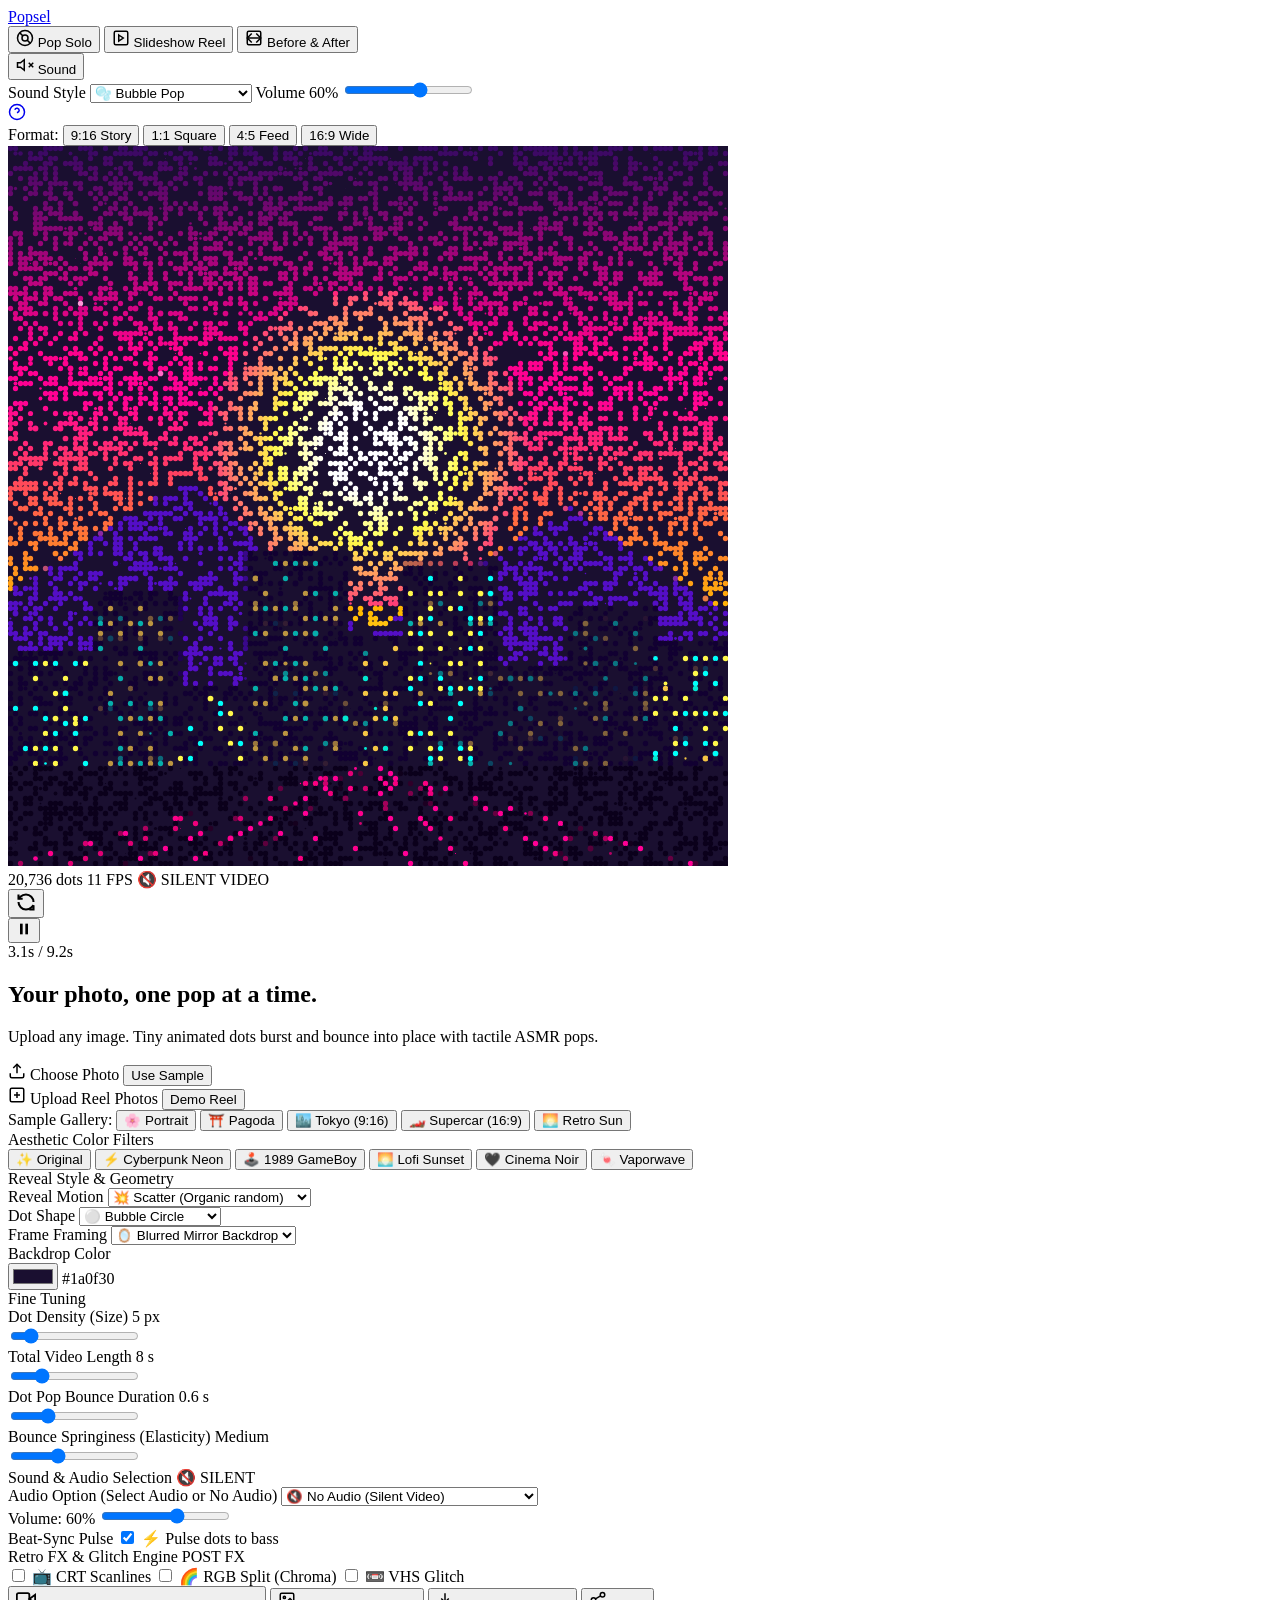
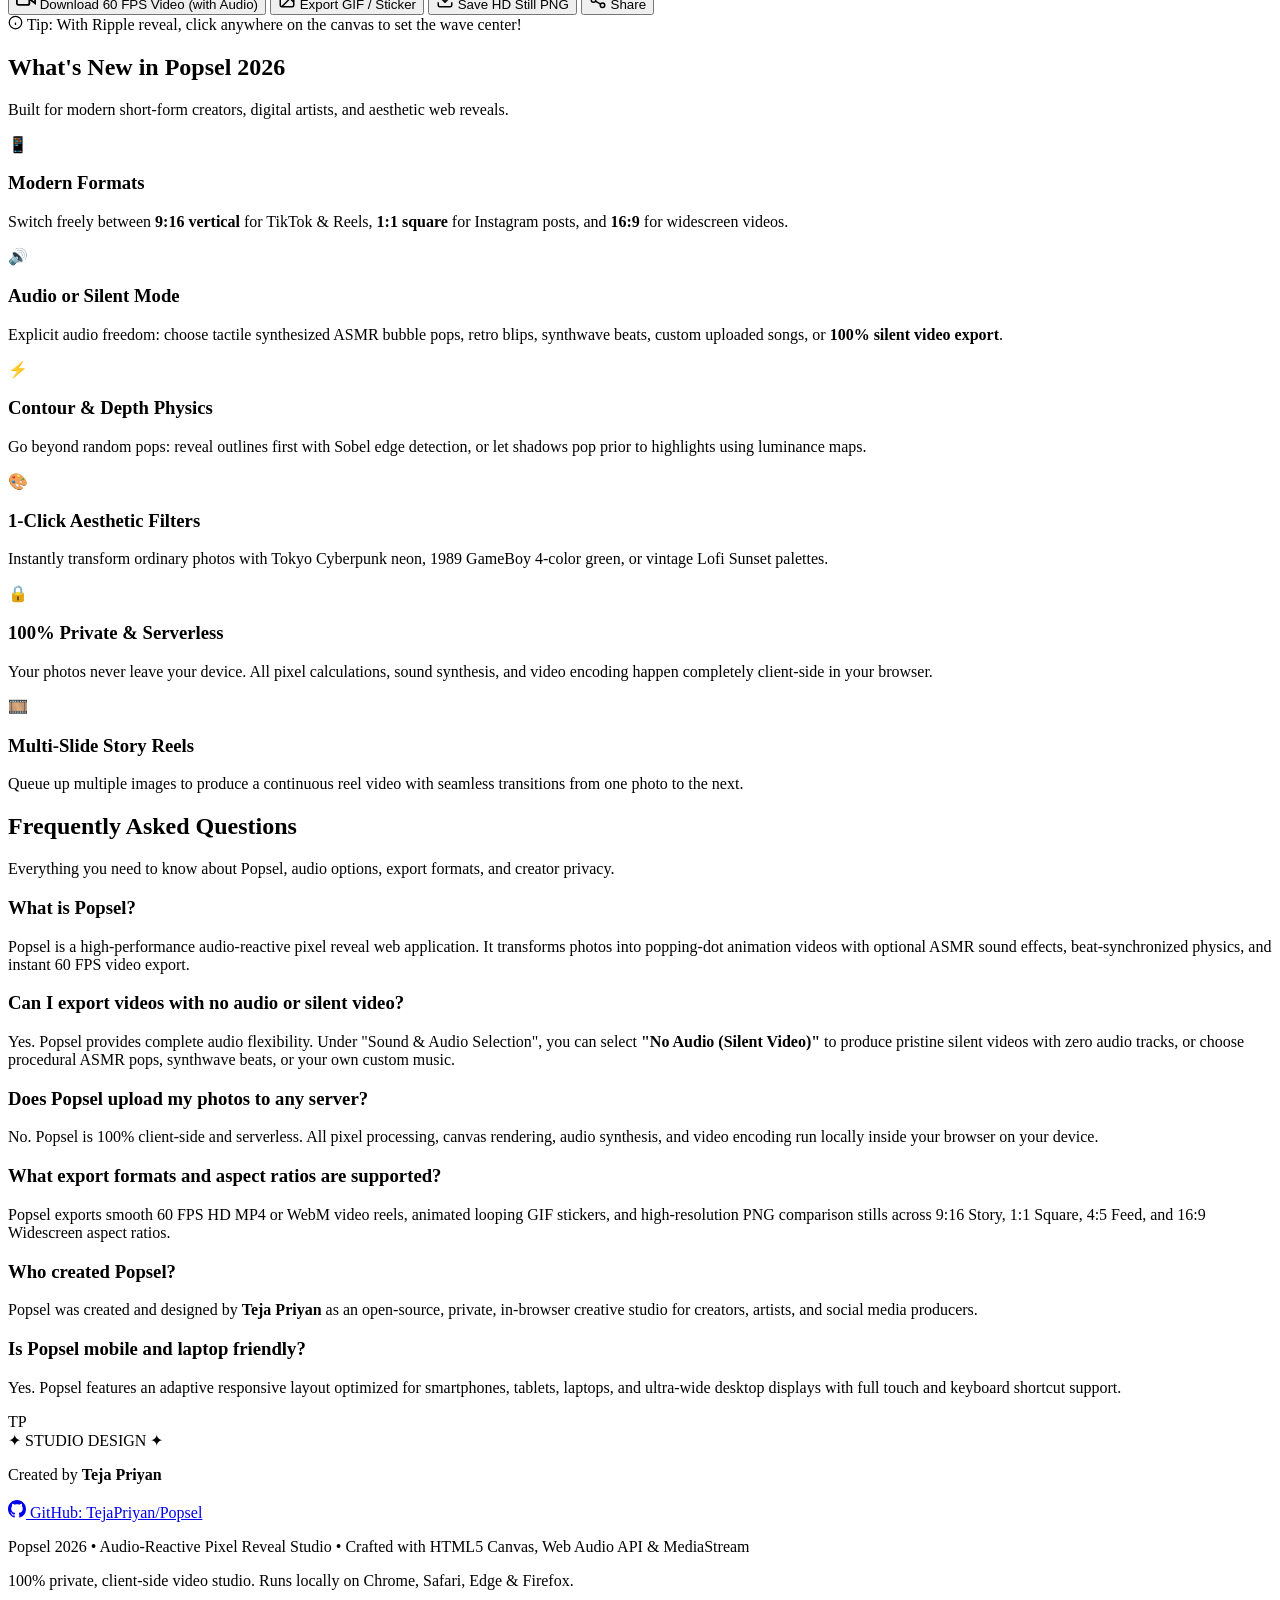
==== popsel/index.html @ 5273a969 "Popsel: remove 2026 tag, default silent audio, rename Sound button, clean branding" ====
﻿<!doctype html>
<html lang="en" prefix="og: https://ogp.me/ns#">
<head>
  <meta charset="utf-8">
  <meta name="viewport" content="width=device-width, initial-scale=1">
  
  <!-- Primary SEO -->
  <title>Popsel – Audio-Reactive Pixel Reveal Studio | Created by Teja Priyan</title>
  <meta name="title" content="Popsel – Audio-Reactive Pixel Reveal Studio | Created by Teja Priyan">
  <meta name="description" content="Turn any photo into an ASMR popping-pixel reveal video with customizable audio tracks, 9:16 & 1:1 aspect ratios, beat-sync physics, and 60 FPS export. 100% private and client-side. Created by Teja Priyan.">
  <meta name="keywords" content="Popsel, pixel reveal, ASMR sound generator, photo animation, video reveal maker, TikTok reels creator, Teja Priyan, HTML5 canvas art, 60fps video export, GIF sticker maker, audio reactive visuals">
  <meta name="author" content="Teja Priyan">
  <meta name="robots" content="index, follow, max-image-preview:large, max-snippet:-1, max-video-preview:-1">
  <link rel="canonical" href="https://github.com/TejaPriyan/Popsel">

  <!-- Google Search Console Verification -->
  <meta name="google-site-verification" content="google87bb3bc53ec346d2">

  <!-- Open Graph / Facebook -->
  <meta property="og:type" content="website">
  <meta property="og:site_name" content="Popsel">
  <meta property="og:url" content="https://github.com/TejaPriyan/Popsel">
  <meta property="og:title" content="Popsel – Audio-Reactive Pixel Reveal Studio | Created by Teja Priyan">
  <meta property="og:description" content="Transform photos into mesmerizing ASMR popping-pixel videos and looping GIF stickers. Choose silent or custom sound synthesis. Created by Teja Priyan.">
  <meta property="og:image" content="sample1.jpg">

  <!-- Twitter Card -->
  <meta name="twitter:card" content="summary_large_image">
  <meta name="twitter:url" content="https://github.com/TejaPriyan/Popsel">
  <meta name="twitter:title" content="Popsel – Audio-Reactive Pixel Reveal Studio">
  <meta name="twitter:description" content="Turn any photo into an ASMR popping-pixel reveal video. 100% private, client-side studio created by Teja Priyan.">
  <meta name="twitter:image" content="sample1.jpg">
  <meta name="twitter:creator" content="@TejaPriyan">

  <!-- Fonts & Styles -->
  <link rel="preconnect" href="https://fonts.googleapis.com">
  <link rel="preconnect" href="https://fonts.gstatic.com" crossorigin>
  <link href="https://fonts.googleapis.com/css2?family=Bricolage+Grotesque:opsz,wght@12..96,600;12..96,800&family=Plus+Jakarta+Sans:wght@400;500;600;700;800&display=swap" rel="stylesheet">
  <link rel="stylesheet" href="style.css">

  <!-- AEO & GEO Structured Data (JSON-LD) -->
  <script type="application/ld+json">
  {
    "@context": "https://schema.org",
    "@graph": [
      {
        "@type": "WebApplication",
        "@id": "https://github.com/TejaPriyan/Popsel#webapp",
        "name": "Popsel",
        "alternateName": "Popsel 2026",
        "url": "https://github.com/TejaPriyan/Popsel",
        "description": "Popsel is a high-performance audio-reactive pixel reveal studio created by Teja Priyan that converts photos into popping-dot animation videos with optional ASMR sound effects, beat-sync physics, and 60 FPS video export.",
        "applicationCategory": "MultimediaApplication",
        "operatingSystem": "All modern browsers (Chrome, Safari, Edge, Firefox, iOS, Android)",
        "browserRequirements": "Requires JavaScript, HTML5 Canvas 2D, and Web Audio API support",
        "author": {
          "@type": "Person",
          "name": "Teja Priyan",
          "url": "https://github.com/TejaPriyan"
        },
        "creator": {
          "@type": "Person",
          "name": "Teja Priyan"
        },
        "offers": {
          "@type": "Offer",
          "price": "0",
          "priceCurrency": "USD"
        },
        "featureList": [
          "Multi-Aspect Ratio Studio (9:16 TikTok/Reels, 1:1 Square, 4:5 Feed, 16:9 Widescreen)",
          "Audio Selection: Choose Silent No-Audio mode, Procedural ASMR synthesis, Synthwave beats, or Custom MP3 upload",
          "6 Aesthetic Color Filter Presets (Cyberpunk Neon, GameBoy 1989, Lofi Sunset, Cinema Noir, Vaporwave)",
          "7 Particle Reveal Physics Patterns & 7 Geometric Dot Shapes",
          "60 FPS HD MP4/WebM Video and Looping GIF Sticker Export",
          "100% Client-Side Private Processing with Zero Server Uploads"
        ]
      },
      {
        "@type": "FAQPage",
        "@id": "https://github.com/TejaPriyan/Popsel#faq",
        "mainEntity": [
          {
            "@type": "Question",
            "name": "What is Popsel?",
            "acceptedAnswer": {
              "@type": "Answer",
              "text": "Popsel is an audio-reactive pixel reveal web application that transforms photos into popping-dot animations and video reels with tactile ASMR sound effects, beat-sync audio physics, and instant 60 FPS export."
            }
          },
          {
            "@type": "Question",
            "name": "Who created Popsel?",
            "acceptedAnswer": {
              "@type": "Answer",
              "text": "Popsel was created by Teja Priyan in 2026 as a private, open-source creative studio for digital creators, artists, and short-form video producers."
            }
          },
          {
            "@type": "Question",
            "name": "Can I export videos without audio on Popsel?",
            "acceptedAnswer": {
              "@type": "Answer",
              "text": "Yes. Popsel allows users to select 'No Audio (Silent Video)' to export pure silent videos, or choose from procedural bubble pops, 8-bit blips, synthwave beats, or custom uploaded songs."
            }
          },
          {
            "@type": "Question",
            "name": "Does Popsel upload photos to any external servers?",
            "acceptedAnswer": {
              "@type": "Answer",
              "text": "No. Popsel is 100% client-side and serverless. All pixel calculations, procedural audio synthesis, and video encoding occur directly within your web browser."
            }
          }
        ]
      }
    ]
  }
  </script>
</head>
<body>

  <!-- Top Navigation Header -->
  <header class="top-bar">
    <div class="brand">
      <a href="#" class="logo">
        <span class="logo-dot"></span>
        <span class="logo-text">Popsel</span>
      </a>
    </div>

    <!-- Mode Selector Tabs -->
    <nav class="mode-tabs" aria-label="Editor Modes">
      <button class="tab-btn active" data-tab="pop" id="tab-pop">
        <svg width="18" height="18" viewBox="0 0 24 24" fill="none" stroke="currentColor" stroke-width="2"><circle cx="12" cy="12" r="10"/><circle cx="12" cy="12" r="4"/><path d="m4.93 4.93 4.24 4.24"/><path d="m14.83 14.83 4.24 4.24"/></svg>
        <span>Pop Solo</span>
      </button>
      <button class="tab-btn" data-tab="slide" id="tab-slide">
        <svg width="18" height="18" viewBox="0 0 24 24" fill="none" stroke="currentColor" stroke-width="2"><rect width="18" height="18" x="3" y="3" rx="2"/><path d="m9 8 6 4-6 4Z"/></svg>
        <span>Slideshow Reel</span>
      </button>
      <button class="tab-btn" data-tab="ba" id="tab-ba">
        <svg width="18" height="18" viewBox="0 0 24 24" fill="none" stroke="currentColor" stroke-width="2"><path d="M21 12H3"/><path d="m9 6-6 6 6 6"/><path d="m15 18 6-6-6-6"/><rect width="18" height="18" x="3" y="3" rx="2"/></svg>
        <span>Before & After</span>
      </button>
    </nav>

    <!-- Header Actions (Sound & Presets) -->
    <div class="header-actions">
      <!-- Sound Master Toggle -->
      <div class="sound-widget" id="sound-widget">
        <button class="sound-toggle-btn muted" id="sound-toggle" title="Toggle Sound">
          <svg class="icon-sound-on" width="18" height="18" viewBox="0 0 24 24" fill="none" stroke="currentColor" stroke-width="2" style="display:none;"><polygon points="11 5 6 9 2 9 2 15 6 15 11 19 11 5"/><path d="M15.54 8.46a5 5 0 0 1 0 7.07"/><path d="M19.07 4.93a10 10 0 0 1 0 14.14"/></svg>
          <svg class="icon-sound-off" width="18" height="18" viewBox="0 0 24 24" fill="none" stroke="currentColor" stroke-width="2"><polygon points="11 5 6 9 2 9 2 15 6 15 11 19 11 5"/><line x1="23" y1="9" x2="17" y2="15"/><line x1="17" y1="9" x2="23" y2="15"/></svg>
          <span class="sound-label">Sound</span>
        </button>
        <div class="sound-dropdown">
          <label>Sound Style
            <select id="sound-style">
              <option value="bubble">🫧 Bubble Pop</option>
              <option value="retro">🕹️ 8-Bit Blip</option>
              <option value="woodblock">🎋 Bamboo Woodblock</option>
              <option value="water">💧 Water Droplet</option>
              <option value="click">⌨️ Mechanical Click</option>
            </select>
          </label>
          <label>Volume <output id="vol-val">60%</output>
            <input type="range" id="sound-vol" min="0" max="1" step="0.05" value="0.6">
          </label>
        </div>
      </div>

      <a href="#quick-guide" class="btn-ghost icon-only" title="Quick Guide">
        <svg width="18" height="18" viewBox="0 0 24 24" fill="none" stroke="currentColor" stroke-width="2"><circle cx="12" cy="12" r="10"/><path d="M9.09 9a3 3 0 0 1 5.83 1c0 2-3 3-3 3"/><line x1="12" y1="17" x2="12.01" y2="17"/></svg>
      </a>
    </div>
  </header>

  <main class="app-layout">
    <!-- View 1 & 2: Pop Solo & Slideshow -->
    <section class="studio-view" id="v-pop" data-mode="pop">
      
      <!-- Stage Preview Area -->
      <div class="stage-column">
        <!-- Aspect Ratio Bar -->
        <div class="aspect-bar" role="group" aria-label="Aspect Ratio">
          <span class="bar-title">Format:</span>
          <button class="aspect-chip" data-ratio="9:16" title="TikTok / Reels / Shorts (9:16)">
            <span class="ratio-icon ratio-9-16"></span> 9:16 Story
          </button>
          <button class="aspect-chip active" data-ratio="1:1" title="Instagram / PFP Square (1:1)">
            <span class="ratio-icon ratio-1-1"></span> 1:1 Square
          </button>
          <button class="aspect-chip" data-ratio="4:5" title="Instagram Portrait (4:5)">
            <span class="ratio-icon ratio-4-5"></span> 4:5 Feed
          </button>
          <button class="aspect-chip" data-ratio="16:9" title="YouTube / Landscape (16:9)">
            <span class="ratio-icon ratio-16-9"></span> 16:9 Wide
          </button>
        </div>

        <!-- Canvas Wrapper -->
        <div class="stage-frame ratio-1-1" id="stage-frame">
          <canvas id="stage" width="720" height="720" aria-label="Pixel Reveal animated canvas preview"></canvas>
          
          <!-- Ripple Epicenter Ping Marker -->
          <div class="ripple-ping" id="ripple-ping"></div>

          <!-- Drag and Drop Overlay -->
          <div id="drop" class="drop-overlay" hidden>
            <div class="drop-card">
              <svg width="48" height="48" viewBox="0 0 24 24" fill="none" stroke="currentColor" stroke-width="2"><path d="M21 15v4a2 2 0 0 1-2 2H5a2 2 0 0 1-2-2v-4"/><polyline points="17 8 12 3 7 8"/><line x1="12" y1="3" x2="12" y2="15"/></svg>
              <p>Drop your photo here</p>
              <span>Supports JPG, PNG, WEBP, GIF</span>
            </div>
          </div>

          <!-- Floating Canvas HUD Badge -->
          <div class="stage-hud">
            <span class="hud-pill" id="hud-particles">18,400 dots</span>
            <span class="hud-pill" id="hud-fps">60 FPS</span>
            <span class="hud-pill audio-pill" id="hud-audio">🫧 Audio ON</span>
          </div>

          <!-- Replay Floating Button -->
          <button class="floating-replay" id="quick-replay" title="Replay Animation">
            <svg width="20" height="20" viewBox="0 0 24 24" fill="none" stroke="currentColor" stroke-width="2.5"><path d="M21 12a9 9 0 0 0-9-9 9.75 9.75 0 0 0-6.74 2.74L3 8"/><path d="M3 3v5h5"/><path d="M3 12a9 9 0 0 0 9 9 9.75 9.75 0 0 0 6.74-2.74L21 16"/><path d="M16 21h5v-5"/></svg>
          </button>
        </div>

        <!-- Timeline Progress Bar -->
        <div class="playback-bar">
          <button class="play-pause-btn" id="play-pause" title="Play / Pause">
            <svg class="icon-pause" width="16" height="16" viewBox="0 0 24 24" fill="currentColor"><rect x="6" y="4" width="4" height="16"/><rect x="14" y="4" width="4" height="16"/></svg>
            <svg class="icon-play" width="16" height="16" viewBox="0 0 24 24" fill="currentColor" style="display:none;"><polygon points="5 3 19 12 5 21 5 3"/></svg>
          </button>
          <div class="progress-track" id="progress-track">
            <div class="progress-fill" id="progress-fill"></div>
          </div>
          <span class="time-label" id="time-display">0.0s / 8.0s</span>
        </div>

        <!-- Slideshow Thumbnail Tray (Slideshow Mode Only) -->
        <div class="slideshow-tray" id="slideshow-tray" hidden>
          <div class="tray-header">
            <span class="tray-count" id="count">0 photos in sequence</span>
            <div class="tray-actions">
              <label class="btn-pill" for="files">+ Add More</label>
              <button class="btn-pill danger" id="clear" type="button">Clear</button>
            </div>
          </div>
          <div class="thumbnail-strip" id="thumb-strip"></div>
        </div>
      </div>

      <!-- Controls Panel Column -->
      <div class="controls-column">
        
        <!-- Header & Upload Row -->
        <div class="panel-section header-section">
          <div class="title-wrap">
            <h1 id="mode-heading">Your photo, one pop at a time.</h1>
            <p class="lede" id="mode-sub">Upload any image. Tiny animated dots burst and bounce into place with tactile ASMR pops.</p>
          </div>

          <!-- File Pickers -->
          <div class="upload-actions">
            <div class="only-pop">
              <label class="btn-action primary" for="file">
                <svg width="18" height="18" viewBox="0 0 24 24" fill="none" stroke="currentColor" stroke-width="2"><path d="M21 15v4a2 2 0 0 1-2 2H5a2 2 0 0 1-2-2v-4"/><polyline points="17 8 12 3 7 8"/><line x1="12" y1="3" x2="12" y2="15"/></svg>
                Choose Photo
              </label>
              <input id="file" type="file" accept="image/*" hidden>
              <button class="btn-action secondary" id="demo" type="button">Use Sample</button>
            </div>

            <div class="only-slide">
              <label class="btn-action primary" for="files">
                <svg width="18" height="18" viewBox="0 0 24 24" fill="none" stroke="currentColor" stroke-width="2"><rect width="18" height="18" x="3" y="3" rx="2"/><line x1="12" y1="8" x2="12" y2="16"/><line x1="8" y1="12" x2="16" y2="12"/></svg>
                Upload Reel Photos
              </label>
              <input id="files" type="file" accept="image/*" multiple hidden>
              <button class="btn-action secondary" id="slide-demo" type="button">Demo Reel</button>
            </div>
          </div>

          <div class="sample-tray">
            <span class="sample-label">Sample Gallery:</span>
            <button class="sample-btn" data-sample="sample1.jpg" data-ratio="1:1" type="button">🌸 Portrait</button>
            <button class="sample-btn" data-sample="sample3.jpg" data-ratio="1:1" type="button">⛩️ Pagoda</button>
            <button class="sample-btn" data-sample="sample2.jpg" data-ratio="9:16" type="button">🏙️ Tokyo (9:16)</button>
            <button class="sample-btn" data-sample="sample4.jpg" data-ratio="16:9" type="button">🏎️ Supercar (16:9)</button>
            <button class="sample-btn" data-sample="demo" data-ratio="1:1" type="button">🌅 Retro Sun</button>
          </div>
        </div>

        <!-- 1-Click Aesthetic Presets -->
        <div class="panel-section">
          <span class="section-label">Aesthetic Color Filters</span>
          <div class="preset-chips">
            <button class="preset-chip active" data-preset="original">✨ Original</button>
            <button class="preset-chip" data-preset="cyberpunk">⚡ Cyberpunk Neon</button>
            <button class="preset-chip" data-preset="gameboy">🕹️ 1989 GameBoy</button>
            <button class="preset-chip" data-preset="lofi">🌅 Lofi Sunset</button>
            <button class="preset-chip" data-preset="noir">🖤 Cinema Noir</button>
            <button class="preset-chip" data-preset="vaporwave">🍬 Vaporwave</button>
          </div>
        </div>

        <!-- Pattern & Shape Selectors -->
        <div class="panel-section">
          <span class="section-label">Reveal Style & Geometry</span>
          <div class="grid-2">
            <div class="form-group">
              <label for="pattern">Reveal Motion</label>
              <select id="pattern">
                <option value="scatter" selected>💥 Scatter (Organic random)</option>
                <option value="ripple">🔘 Ripple (Click anywhere!)</option>
                <option value="sweep">🌊 Sweep (Left to right)</option>
                <option value="sweep-tb">🌧️ Cascade (Top to bottom)</option>
                <option value="spiral">🌀 Spiral Vortex</option>
                <option value="luminance">🌓 Shadows first (Luminance)</option>
                <option value="edges">⚡ Outline sketch first (Edges)</option>
              </select>
            </div>

            <div class="form-group">
              <label for="shape">Dot Shape</label>
              <select id="shape">
                <option value="circle" selected>⚪ Bubble Circle</option>
                <option value="square">⬛ Retro Square</option>
                <option value="diamond">🔷 Mosaic Diamond</option>
                <option value="hexagon">⬡ Sci-Fi Hexagon</option>
                <option value="star">✨ Sparkle Star</option>
                <option value="cross">➕ Plus Crosshair</option>
                <option value="heart">❤️ Heart</option>
              </select>
            </div>
          </div>

          <div class="grid-2 mt-2">
            <div class="form-group">
              <label for="fit-mode">Frame Framing</label>
              <select id="fit-mode">
                <option value="blur" selected>🪞 Blurred Mirror Backdrop</option>
                <option value="cover">🔍 Smart Crop & Fill</option>
                <option value="solid">🎨 Solid Matte</option>
              </select>
            </div>

            <div class="form-group">
              <label for="bg">Backdrop Color</label>
              <div class="color-picker-wrap">
                <input id="bg" type="color" value="#1a0f30">
                <span class="color-hex" id="bg-hex">#1a0f30</span>
              </div>
            </div>
          </div>
        </div>

        <!-- Timing & Size Sliders -->
        <div class="panel-section">
          <span class="section-label">Fine Tuning</span>
          
          <div class="slider-row">
            <div class="slider-header">
              <label for="cell">Dot Density (Size)</label>
              <output class="slider-val" id="cellv">5 px</output>
            </div>
            <input id="cell" type="range" min="3" max="20" value="5">
          </div>

          <div class="slider-row">
            <div class="slider-header">
              <label for="dur">Total Video Length</label>
              <output class="slider-val" id="durv">8 s</output>
            </div>
            <input id="dur" type="range" min="2" max="30" value="8">
          </div>

          <div class="slider-row">
            <div class="slider-header">
              <label for="pop">Dot Pop Bounce Duration</label>
              <output class="slider-val" id="popv">0.6 s</output>
            </div>
            <input id="pop" type="range" min="0.1" max="2" step="0.05" value="0.6">
          </div>

          <div class="slider-row">
            <div class="slider-header">
              <label for="elastic">Bounce Springiness (Elasticity)</label>
              <output class="slider-val" id="elasticv">Medium</output>
            </div>
            <input id="elastic" type="range" min="1" max="3" step="0.1" value="1.7">
          </div>
        </div>

        <!-- Audio Selection & Sound Engine -->
        <div class="panel-section">
          <div class="section-title-badge">
            <span class="section-label">Sound & Audio Selection</span>
            <span class="badge-feature" id="badge-audio-status" style="background:rgba(255,255,255,0.08)">&#x1F507; SILENT</span>
          </div>

          <div class="form-group">
            <label for="soundtrack-mode">Audio Option (Select Audio or No Audio)</label>
            <select id="soundtrack-mode">
              <option value="none" selected>🔇 No Audio (Silent Video)</option>
              <optgroup label="🫧 Pop &amp; Click Sounds">
                <option value="bubble">🫧 Bubble Pop (Classic ASMR)</option>
                <option value="retro">🕹️ 8-Bit Retro Blip</option>
                <option value="woodblock">🎋 Bamboo Woodblock</option>
                <option value="water">💧 Water Droplet</option>
                <option value="click">⌨️ Mechanical Click</option>
              </optgroup>
              <optgroup label="🎵 Music Beats & Tracks">
                <option value="synthwave">🎧 120 BPM Synthwave Beats</option>
                <option value="lofi">☕ Chill Lo-Fi Drum Beat</option>
                <option value="custom">📁 Upload Your Song (MP3 / WAV)...</option>
              </optgroup>
            </select>
          </div>

          <div class="form-group mt-2" id="custom-audio-wrap" style="display: none;">
            <label for="music-file">Upload Song File (.mp3, .wav, .m4a)</label>
            <input id="music-file" type="file" accept="audio/*">
          </div>

          <div class="grid-2 mt-2">
            <div class="form-group">
              <label for="sound-vol-panel">Volume: <output id="vol-val-panel">60%</output></label>
              <input type="range" id="sound-vol-panel" min="0" max="1" step="0.05" value="0.6">
            </div>
            <div class="form-group">
              <label for="beat-sync">Beat-Sync Pulse</label>
              <label class="toggle-card-mini">
                <input type="checkbox" id="beat-sync" checked>
                <span>⚡ Pulse dots to bass</span>
              </label>
            </div>
          </div>

          <!-- VU Energy Meter -->
          <div class="vu-meter-bar" id="vu-meter" title="Bass Energy Frequency">
            <div class="vu-meter-fill" id="vu-fill"></div>
          </div>
        </div>

        <!-- Retro FX & CRT Glitch Engine -->
        <div class="panel-section">
          <div class="section-title-badge">
            <span class="section-label">Retro FX & Glitch Engine</span>
            <span class="badge-feature">POST FX</span>
          </div>

          <div class="fx-toggles-grid">
            <label class="fx-chip" id="fx-crt-label">
              <input type="checkbox" id="fx-crt">
              <span class="fx-chip-content">
                <span class="fx-icon">📺</span>
                <span class="fx-title">CRT Scanlines</span>
              </span>
            </label>

            <label class="fx-chip" id="fx-chroma-label">
              <input type="checkbox" id="fx-chroma">
              <span class="fx-chip-content">
                <span class="fx-icon">🌈</span>
                <span class="fx-title">RGB Split (Chroma)</span>
              </span>
            </label>

            <label class="fx-chip" id="fx-vhs-label">
              <input type="checkbox" id="fx-vhs">
              <span class="fx-chip-content">
                <span class="fx-icon">📼</span>
                <span class="fx-title">VHS Glitch</span>
              </span>
            </label>
          </div>
        </div>

        <!-- Export & Share Action Station -->
        <div class="panel-section export-section">
          <div class="export-buttons">
            <button class="btn-export primary-export" id="rec" type="button">
              <svg width="20" height="20" viewBox="0 0 24 24" fill="none" stroke="currentColor" stroke-width="2.2"><path d="M23 7l-7 5 7 5V7z"/><rect x="1" y="5" width="15" height="14" rx="2" ry="2"/></svg>
              <span>Download 60 FPS Video (with Audio)</span>
            </button>
            <button class="btn-export secondary-export" id="export-gif" type="button" title="Export as looping animated GIF or sticker for Discord / WhatsApp">
              <svg width="18" height="18" viewBox="0 0 24 24" fill="none" stroke="currentColor" stroke-width="2"><rect x="3" y="3" width="18" height="18" rx="2"/><circle cx="8.5" cy="8.5" r="1.5"/><polyline points="21 15 16 10 5 21"/></svg>
              <span>Export GIF / Sticker</span>
            </button>
            <button class="btn-export secondary-export" id="png" type="button">
              <svg width="18" height="18" viewBox="0 0 24 24" fill="none" stroke="currentColor" stroke-width="2"><path d="M21 15v4a2 2 0 0 1-2 2H5a2 2 0 0 1-2-2v-4"/><polyline points="7 10 12 15 17 10"/><line x1="12" y1="15" x2="12" y2="3"/></svg>
              <span>Save HD Still PNG</span>
            </button>
            <button class="btn-export secondary-export" id="share-btn" type="button" title="Share via native share sheet">
              <svg width="18" height="18" viewBox="0 0 24 24" fill="none" stroke="currentColor" stroke-width="2"><circle cx="18" cy="5" r="3"/><circle cx="6" cy="12" r="3"/><circle cx="18" cy="19" r="3"/><line x1="8.59" y1="13.51" x2="15.42" y2="17.49"/><line x1="15.41" y1="6.51" x2="8.59" y2="10.49"/></svg>
              <span>Share</span>
            </button>
          </div>
          
          <div class="status-tip" id="msg">
            <svg width="15" height="15" viewBox="0 0 24 24" fill="none" stroke="currentColor" stroke-width="2"><circle cx="12" cy="12" r="10"/><line x1="12" y1="16" x2="12" y2="12"/><line x1="12" y1="8" x2="12.01" y2="8"/></svg>
            <span id="msg-text">Tip: With Ripple reveal, click anywhere on the canvas to set the wave center!</span>
          </div>
        </div>

      </div>
    </section>

    <!-- View 3: Before & After Studio Mode -->
    <section class="studio-view" id="v-ba" hidden>
      <div class="stage-column">
        <div class="stage-frame ratio-1-1" id="ba-stage-frame">
          <canvas id="ba" width="720" height="720" aria-label="Before and after interactive pixel wipe preview"></canvas>
          <div class="ba-slider-handle" id="ba-handle"></div>
        </div>
      </div>

      <div class="controls-column">
        <div class="panel-section header-section">
          <h1>Compare: Original vs Pixel Pop</h1>
          <p class="lede">Drag across the canvas or scrub the slider below to see how the procedural mosaic quantizes your photo.</p>
          
          <div class="upload-actions">
            <label class="btn-action primary" for="bafile">
              <svg width="18" height="18" viewBox="0 0 24 24" fill="none" stroke="currentColor" stroke-width="2"><path d="M21 15v4a2 2 0 0 1-2 2H5a2 2 0 0 1-2-2v-4"/><polyline points="17 8 12 3 7 8"/><line x1="12" y1="3" x2="12" y2="15"/></svg>
              Choose Photo
            </label>
            <input id="bafile" type="file" accept="image/*" hidden>
            <button class="btn-action secondary" id="bademo" type="button">Sample Art</button>
          </div>

          <div class="sample-tray mt-2">
            <span class="sample-label">Quick Samples:</span>
            <button class="ba-sample-btn sample-btn" data-sample="sample1.jpg" type="button">🌸 Portrait</button>
            <button class="ba-sample-btn sample-btn" data-sample="sample3.jpg" type="button">⛩️ Pagoda</button>
            <button class="ba-sample-btn sample-btn" data-sample="sample4.jpg" type="button">🏎️ Supercar</button>
          </div>
        </div>

        <div class="panel-section">
          <span class="section-label">Wipe Controls</span>

          <div class="slider-row">
            <div class="slider-header">
              <label for="split">Divider Position</label>
              <output class="slider-val" id="splitv">50%</output>
            </div>
            <input id="split" type="range" min="0" max="100" value="50">
          </div>

          <div class="slider-row">
            <div class="slider-header">
              <label for="bacell">Pixel Block Size</label>
              <output class="slider-val" id="bacv">16 px</output>
            </div>
            <input id="bacell" type="range" min="4" max="64" value="16">
          </div>

          <div class="slider-row">
            <div class="slider-header">
              <label for="ba-style">Pixel Rendering</label>
            </div>
            <select id="ba-style">
              <option value="pixel">Classic Mosaic Blocks</option>
              <option value="dots">Circular Dot Matrix</option>
            </select>
          </div>

          <div class="toggle-row mt-2">
            <button class="btn-action secondary w-full" id="ba-auto" type="button">
              <svg width="16" height="16" viewBox="0 0 24 24" fill="none" stroke="currentColor" stroke-width="2"><polygon points="5 3 19 12 5 21 5 3"/></svg>
              <span>Auto Sweep Animation</span>
            </button>
          </div>
        </div>

        <div class="panel-section export-section">
          <button class="btn-export primary-export" id="bapng" type="button">
            <svg width="18" height="18" viewBox="0 0 24 24" fill="none" stroke="currentColor" stroke-width="2"><path d="M21 15v4a2 2 0 0 1-2 2H5a2 2 0 0 1-2-2v-4"/><polyline points="7 10 12 15 17 10"/><line x1="12" y1="15" x2="12" y2="3"/></svg>
            <span>Download Comparison Picture</span>
          </button>
        </div>
      </div>
    </section>

    <!-- Guide / Feature Documentation -->
    <section id="quick-guide" class="features-summary">
      <div class="summary-header">
        <h2>What's New in Popsel 2026</h2>
        <p>Built for modern short-form creators, digital artists, and aesthetic web reveals.</p>
      </div>

      <div class="features-grid">
        <div class="feature-card">
          <div class="feat-icon">📱</div>
          <h3>Modern Formats</h3>
          <p>Switch freely between <strong>9:16 vertical</strong> for TikTok & Reels, <strong>1:1 square</strong> for Instagram posts, and <strong>16:9</strong> for widescreen videos.</p>
        </div>

        <div class="feature-card">
          <div class="feat-icon">🔊</div>
          <h3>Audio or Silent Mode</h3>
          <p>Explicit audio freedom: choose tactile synthesized ASMR bubble pops, retro blips, synthwave beats, custom uploaded songs, or <strong>100% silent video export</strong>.</p>
        </div>

        <div class="feature-card">
          <div class="feat-icon">⚡</div>
          <h3>Contour & Depth Physics</h3>
          <p>Go beyond random pops: reveal outlines first with Sobel edge detection, or let shadows pop prior to highlights using luminance maps.</p>
        </div>

        <div class="feature-card">
          <div class="feat-icon">🎨</div>
          <h3>1-Click Aesthetic Filters</h3>
          <p>Instantly transform ordinary photos with Tokyo Cyberpunk neon, 1989 GameBoy 4-color green, or vintage Lofi Sunset palettes.</p>
        </div>

        <div class="feature-card">
          <div class="feat-icon">🔒</div>
          <h3>100% Private & Serverless</h3>
          <p>Your photos never leave your device. All pixel calculations, sound synthesis, and video encoding happen completely client-side in your browser.</p>
        </div>

        <div class="feature-card">
          <div class="feat-icon">🎞️</div>
          <h3>Multi-Slide Story Reels</h3>
          <p>Queue up multiple images to produce a continuous reel video with seamless transitions from one photo to the next.</p>
        </div>
      </div>
    </section>

    <!-- Semantic FAQ Section for Users, SEO, AEO & GEO -->
    <section id="faq-section" class="faq-summary">
      <div class="summary-header">
        <h2>Frequently Asked Questions</h2>
        <p>Everything you need to know about Popsel, audio options, export formats, and creator privacy.</p>
      </div>

      <div class="faq-grid">
        <div class="faq-card">
          <h3>What is Popsel?</h3>
          <p>Popsel is a high-performance audio-reactive pixel reveal web application. It transforms photos into popping-dot animation videos with optional ASMR sound effects, beat-synchronized physics, and instant 60 FPS video export.</p>
        </div>

        <div class="faq-card">
          <h3>Can I export videos with no audio or silent video?</h3>
          <p>Yes. Popsel provides complete audio flexibility. Under "Sound & Audio Selection", you can select <strong>"No Audio (Silent Video)"</strong> to produce pristine silent videos with zero audio tracks, or choose procedural ASMR pops, synthwave beats, or your own custom music.</p>
        </div>

        <div class="faq-card">
          <h3>Does Popsel upload my photos to any server?</h3>
          <p>No. Popsel is 100% client-side and serverless. All pixel processing, canvas rendering, audio synthesis, and video encoding run locally inside your browser on your device.</p>
        </div>

        <div class="faq-card">
          <h3>What export formats and aspect ratios are supported?</h3>
          <p>Popsel exports smooth 60 FPS HD MP4 or WebM video reels, animated looping GIF stickers, and high-resolution PNG comparison stills across 9:16 Story, 1:1 Square, 4:5 Feed, and 16:9 Widescreen aspect ratios.</p>
        </div>

        <div class="faq-card">
          <h3>Who created Popsel?</h3>
          <p>Popsel was created and designed by <strong>Teja Priyan</strong> as an open-source, private, in-browser creative studio for creators, artists, and social media producers.</p>
        </div>

        <div class="faq-card">
          <h3>Is Popsel mobile and laptop friendly?</h3>
          <p>Yes. Popsel features an adaptive responsive layout optimized for smartphones, tablets, laptops, and ultra-wide desktop displays with full touch and keyboard shortcut support.</p>
        </div>
      </div>
    </section>
  </main>

  <!-- App Footer with Creator Attribution & GitHub Link -->
  <footer class="app-footer">
    <div class="creator-showcase">
      <div class="creator-badge" id="creator-badge">
        <div class="creator-avatar" aria-hidden="true">TP</div>
        <div class="creator-meta">
          <span class="creator-kicker">✦ STUDIO DESIGN ✦</span>
          <p class="creator-statement">Created by <strong class="creator-name">Teja Priyan</strong></p>
        </div>
      </div>
    </div>

    <div class="footer-links">
      <a href="https://github.com/TejaPriyan/Popsel" target="_blank" rel="noopener noreferrer" class="btn-github-pill" title="View Source on GitHub">
        <svg width="18" height="18" viewBox="0 0 24 24" fill="currentColor"><path d="M12 0C5.37 0 0 5.37 0 12c0 5.31 3.435 9.795 8.205 11.385.6.105.825-.255.825-.57 0-.285-.015-1.23-.015-2.235-3.015.555-3.795-.735-4.035-1.41-.135-.345-.72-1.41-1.23-1.695-.42-.225-1.02-.78-.015-.795.945-.015 1.62.87 1.845 1.23 1.08 1.815 2.805 1.305 3.495.99.105-.78.42-1.305.765-1.605-2.67-.3-5.46-1.335-5.46-5.925 0-1.305.465-2.385 1.23-3.225-.12-.3-.54-1.53.12-3.18 0 0 1.005-.315 3.3 1.23.96-.27 1.98-.405 3-.405s2.04.135 3 .405c2.295-1.56 3.3-1.23 3.3-1.23.66 1.65.24 2.88.12 3.18.765.84 1.23 1.905 1.23 3.225 0 4.605-2.805 5.625-5.475 5.925.435.375.81 1.095.81 2.22 0 1.605-.015 2.895-.015 3.3 0 .315.225.69.825.57A12.02 12.02 0 0024 12c0-6.63-5.37-12-12-12z"/></svg>
        <span>GitHub: TejaPriyan/Popsel</span>
      </a>
    </div>

    <div class="footer-content">
      <p>Popsel 2026 • Audio-Reactive Pixel Reveal Studio • Crafted with HTML5 Canvas, Web Audio API & MediaStream</p>
      <p class="sub">100% private, client-side video studio. Runs locally on Chrome, Safari, Edge & Firefox.</p>
    </div>
  </footer>

  <script src="app.js"></script>
</body>
</html>
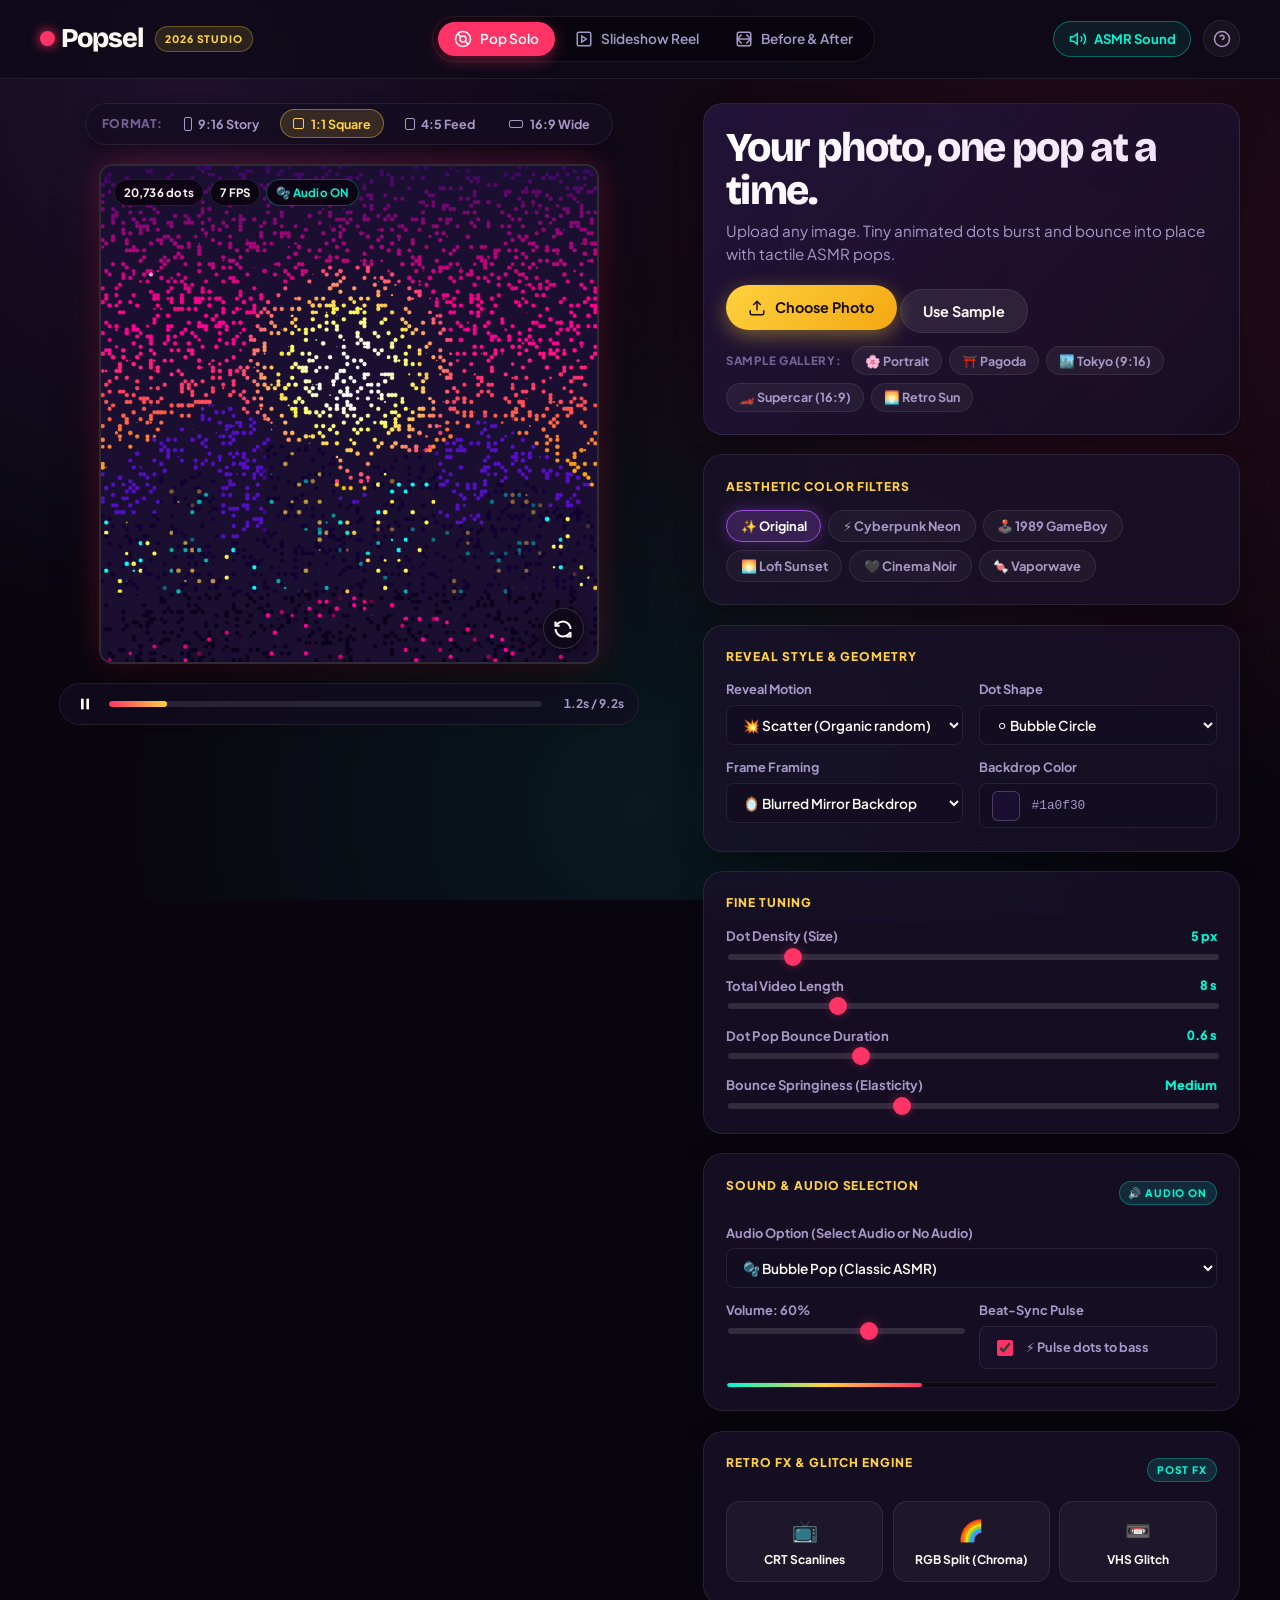
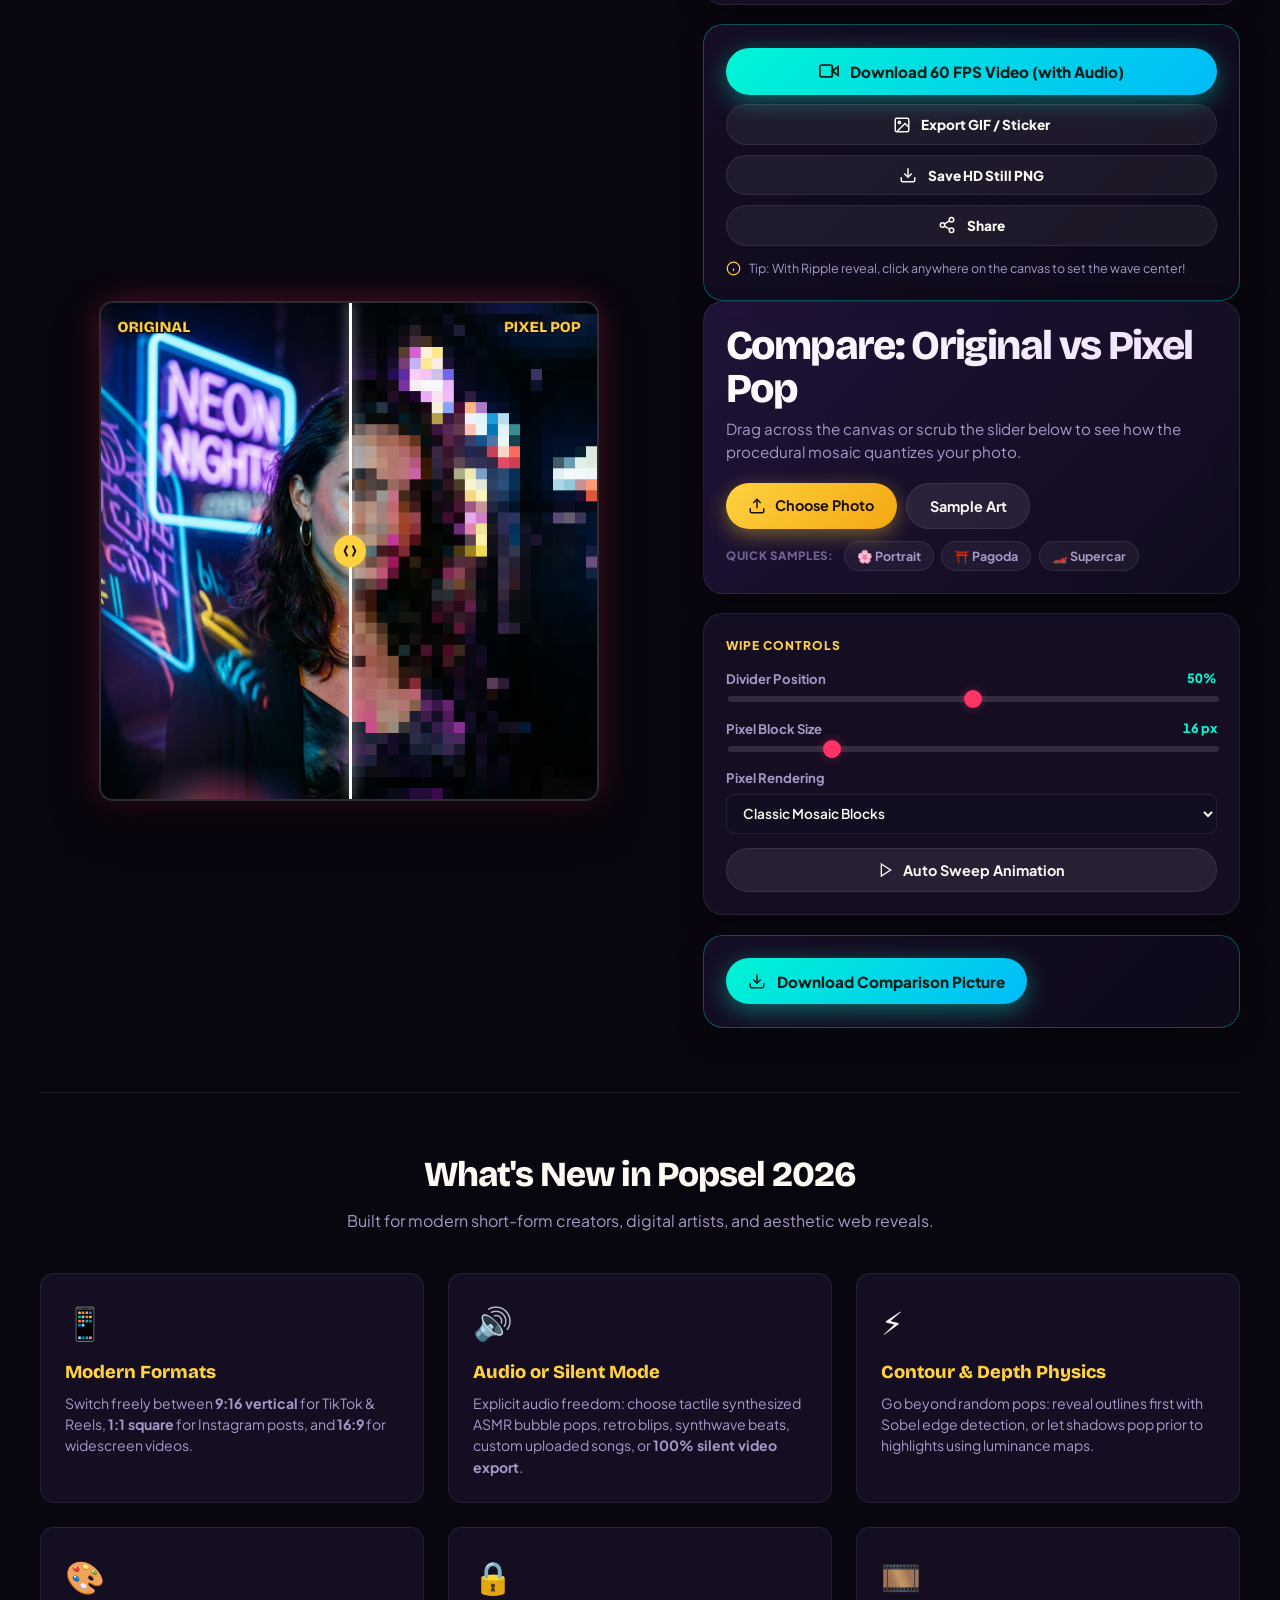
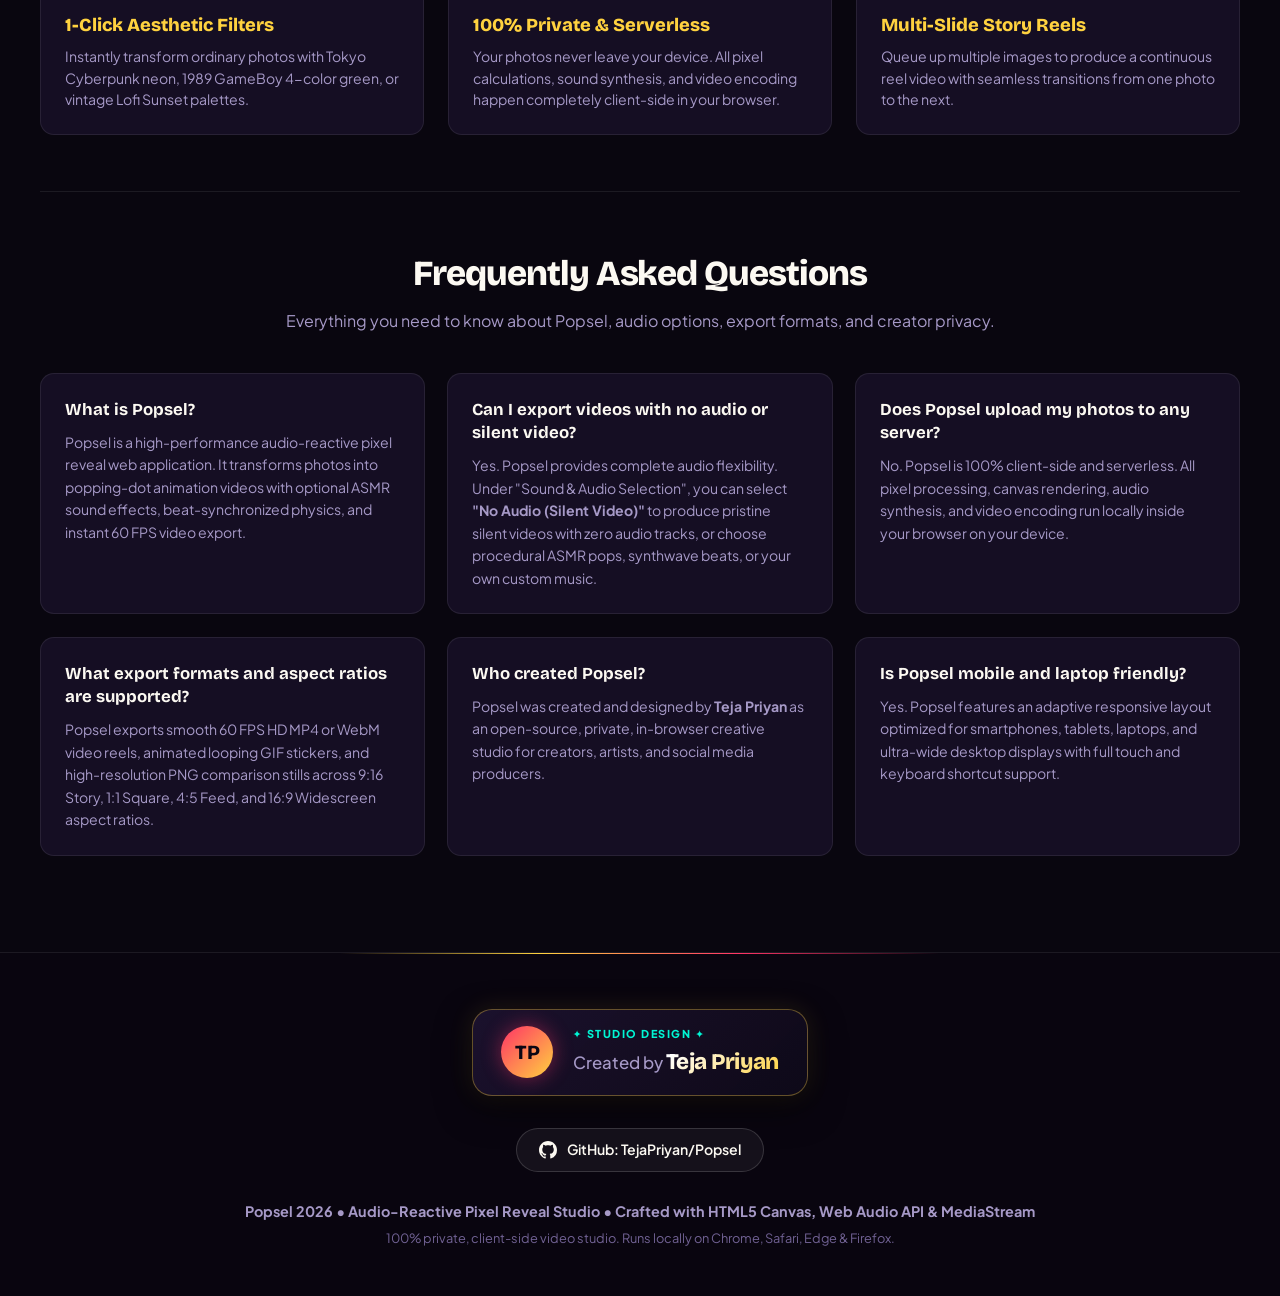
==== commit 6b952f6f: "Popsel 2026 — Audio-Reactive Pixel Reveal Studio by Teja Priyan" ====
--- a/popsel/index.html
+++ b/popsel/index.html
@@ -1,4 +1,4 @@
-﻿<!doctype html>
+<!doctype html>
 <html lang="en" prefix="og: https://ogp.me/ns#">
 <head>
   <meta charset="utf-8">
@@ -127,6 +127,7 @@
         <span class="logo-dot"></span>
         <span class="logo-text">Popsel</span>
       </a>
+      <span class="version-tag">2026 STUDIO</span>
     </div>
 
     <!-- Mode Selector Tabs -->
@@ -149,15 +150,15 @@
     <div class="header-actions">
       <!-- Sound Master Toggle -->
       <div class="sound-widget" id="sound-widget">
-        <button class="sound-toggle-btn muted" id="sound-toggle" title="Toggle Sound">
-          <svg class="icon-sound-on" width="18" height="18" viewBox="0 0 24 24" fill="none" stroke="currentColor" stroke-width="2" style="display:none;"><polygon points="11 5 6 9 2 9 2 15 6 15 11 19 11 5"/><path d="M15.54 8.46a5 5 0 0 1 0 7.07"/><path d="M19.07 4.93a10 10 0 0 1 0 14.14"/></svg>
-          <svg class="icon-sound-off" width="18" height="18" viewBox="0 0 24 24" fill="none" stroke="currentColor" stroke-width="2"><polygon points="11 5 6 9 2 9 2 15 6 15 11 19 11 5"/><line x1="23" y1="9" x2="17" y2="15"/><line x1="17" y1="9" x2="23" y2="15"/></svg>
-          <span class="sound-label">Sound</span>
+        <button class="sound-toggle-btn" id="sound-toggle" title="Toggle ASMR Pop Sounds">
+          <svg class="icon-sound-on" width="18" height="18" viewBox="0 0 24 24" fill="none" stroke="currentColor" stroke-width="2"><polygon points="11 5 6 9 2 9 2 15 6 15 11 19 11 5"/><path d="M15.54 8.46a5 5 0 0 1 0 7.07"/><path d="M19.07 4.93a10 10 0 0 1 0 14.14"/></svg>
+          <svg class="icon-sound-off" width="18" height="18" viewBox="0 0 24 24" fill="none" stroke="currentColor" stroke-width="2" style="display:none;"><polygon points="11 5 6 9 2 9 2 15 6 15 11 19 11 5"/><line x1="23" y1="9" x2="17" y2="15"/><line x1="17" y1="9" x2="23" y2="15"/></svg>
+          <span class="sound-label">ASMR Sound</span>
         </button>
         <div class="sound-dropdown">
           <label>Sound Style
             <select id="sound-style">
-              <option value="bubble">🫧 Bubble Pop</option>
+              <option value="bubble" selected>🫧 Bubble Pop</option>
               <option value="retro">🕹️ 8-Bit Blip</option>
               <option value="woodblock">🎋 Bamboo Woodblock</option>
               <option value="water">💧 Water Droplet</option>
@@ -399,15 +400,15 @@
         <div class="panel-section">
           <div class="section-title-badge">
             <span class="section-label">Sound & Audio Selection</span>
-            <span class="badge-feature" id="badge-audio-status" style="background:rgba(255,255,255,0.08)">&#x1F507; SILENT</span>
+            <span class="badge-feature" id="badge-audio-status">🔊 AUDIO ON</span>
           </div>
 
           <div class="form-group">
             <label for="soundtrack-mode">Audio Option (Select Audio or No Audio)</label>
             <select id="soundtrack-mode">
-              <option value="none" selected>🔇 No Audio (Silent Video)</option>
-              <optgroup label="🫧 Pop &amp; Click Sounds">
-                <option value="bubble">🫧 Bubble Pop (Classic ASMR)</option>
+              <option value="none">🔇 No Audio (Silent Video)</option>
+              <optgroup label="🫧 Procedural ASMR Sound Styles">
+                <option value="bubble" selected>🫧 Bubble Pop (Classic ASMR)</option>
                 <option value="retro">🕹️ 8-Bit Retro Blip</option>
                 <option value="woodblock">🎋 Bamboo Woodblock</option>
                 <option value="water">💧 Water Droplet</option>
--- a/popsel/style.css
+++ b/popsel/style.css
@@ -0,0 +1,1790 @@
+/* ==========================================================================
+   PIXEL STUDIO 2026 - MODERN DESIGN SYSTEM & STUDIO STYLING
+   ========================================================================== */
+
+:root {
+  /* Color Palette */
+  --bg-deep: #09060f;
+  --bg-surface: #130d21;
+  --bg-card: rgba(26, 18, 43, 0.75);
+  --bg-card-hover: rgba(38, 26, 64, 0.85);
+  --border-subtle: rgba(255, 255, 255, 0.08);
+  --border-active: rgba(255, 255, 255, 0.22);
+  
+  --text-main: #fcf9f2;
+  --text-muted: #a699c7;
+  --text-dim: #716294;
+
+  /* Accent Colors */
+  --neon-pink: #ff3366;
+  --neon-pink-glow: rgba(255, 51, 102, 0.4);
+  --cyber-yellow: #ffd23f;
+  --cyber-yellow-glow: rgba(255, 210, 63, 0.4);
+  --electric-teal: #00f5d4;
+  --electric-teal-glow: rgba(0, 245, 212, 0.4);
+  --neon-purple: #9d4edd;
+  --neon-purple-glow: rgba(157, 78, 221, 0.35);
+
+  /* Typography */
+  --font-ui: "Plus Jakarta Sans", system-ui, -apple-system, sans-serif;
+  --font-display: "Bricolage Grotesque", system-ui, sans-serif;
+
+  /* Elevations & Radii */
+  --radius-sm: 8px;
+  --radius-md: 14px;
+  --radius-lg: 20px;
+  --radius-full: 9999px;
+  --shadow-stage: 0 20px 50px -10px rgba(0, 0, 0, 0.7), 0 0 35px -5px var(--neon-pink-glow);
+  --shadow-card: 0 10px 30px -5px rgba(0, 0, 0, 0.4);
+}
+
+*, *::before, *::after {
+  box-sizing: border-box;
+}
+
+html {
+  scroll-behavior: smooth;
+  color-scheme: dark;
+  overflow-x: hidden;
+  width: 100%;
+}
+
+body {
+  margin: 0;
+  padding: 0;
+  overflow-x: hidden;
+  width: 100%;
+  background-color: var(--bg-deep);
+  background-image: 
+    radial-gradient(circle at 15% 10%, rgba(157, 78, 221, 0.15) 0%, transparent 40%),
+    radial-gradient(circle at 85% 30%, rgba(255, 51, 102, 0.12) 0%, transparent 45%),
+    radial-gradient(circle at 50% 90%, rgba(0, 245, 212, 0.08) 0%, transparent 50%);
+  background-attachment: fixed;
+  color: var(--text-main);
+  font-family: var(--font-ui);
+  line-height: 1.5;
+  -webkit-font-smoothing: antialiased;
+}
+
+a {
+  color: inherit;
+  text-decoration: none;
+}
+
+/* ==========================================================================
+   TOP BAR / HEADER
+   ========================================================================== */
+.top-bar {
+  display: flex;
+  align-items: center;
+  justify-content: space-between;
+  padding: 1rem clamp(1rem, 3.5vw, 2.5rem);
+  background: rgba(15, 10, 24, 0.85);
+  backdrop-filter: blur(20px);
+  -webkit-backdrop-filter: blur(20px);
+  border-bottom: 1px solid var(--border-subtle);
+  position: sticky;
+  top: 0;
+  z-index: 100;
+  gap: 1rem;
+}
+
+.brand {
+  display: flex;
+  align-items: center;
+  gap: 0.75rem;
+}
+
+.logo {
+  display: inline-flex;
+  align-items: center;
+  gap: 0.4rem;
+  font-family: var(--font-display);
+  font-weight: 800;
+  font-size: 1.7rem;
+  letter-spacing: -0.04em;
+  color: var(--text-main);
+  transition: transform 0.2s ease;
+}
+
+.logo:hover {
+  transform: scale(1.03);
+}
+
+.logo-dot {
+  width: 0.55em;
+  height: 0.55em;
+  background: var(--neon-pink);
+  border-radius: 50%;
+  box-shadow: 0 0 12px var(--neon-pink);
+  animation: pulse-dot 2.5s infinite ease-in-out;
+}
+
+@keyframes pulse-dot {
+  0%, 100% { transform: scale(1); opacity: 1; }
+  50% { transform: scale(1.3); opacity: 0.8; box-shadow: 0 0 18px var(--neon-pink); }
+}
+
+.version-tag {
+  font-size: 0.65rem;
+  font-weight: 800;
+  letter-spacing: 0.08em;
+  padding: 0.25rem 0.6rem;
+  border-radius: var(--radius-full);
+  background: rgba(255, 210, 63, 0.12);
+  color: var(--cyber-yellow);
+  border: 1px solid rgba(255, 210, 63, 0.3);
+}
+
+/* Tab Navigation */
+.mode-tabs {
+  display: flex;
+  background: rgba(0, 0, 0, 0.35);
+  padding: 0.3rem;
+  border-radius: var(--radius-full);
+  border: 1px solid var(--border-subtle);
+  gap: 0.25rem;
+}
+
+.tab-btn {
+  display: inline-flex;
+  align-items: center;
+  gap: 0.5rem;
+  padding: 0.5rem 1rem;
+  border: none;
+  background: transparent;
+  color: var(--text-muted);
+  font-family: var(--font-ui);
+  font-weight: 600;
+  font-size: 0.85rem;
+  border-radius: var(--radius-full);
+  cursor: pointer;
+  transition: all 0.2s cubic-bezier(0.16, 1, 0.3, 1);
+}
+
+.tab-btn:hover {
+  color: var(--text-main);
+  background: rgba(255, 255, 255, 0.05);
+}
+
+.tab-btn.active {
+  background: var(--neon-pink);
+  color: #fff;
+  box-shadow: 0 4px 15px var(--neon-pink-glow);
+}
+
+/* Sound Widget Dropdown */
+.header-actions {
+  display: flex;
+  align-items: center;
+  gap: 0.75rem;
+}
+
+.sound-widget {
+  position: relative;
+}
+
+.sound-toggle-btn {
+  display: inline-flex;
+  align-items: center;
+  gap: 0.45rem;
+  padding: 0.5rem 0.9rem;
+  border-radius: var(--radius-full);
+  border: 1px solid rgba(0, 245, 212, 0.35);
+  background: rgba(0, 245, 212, 0.08);
+  color: var(--electric-teal);
+  font-family: var(--font-ui);
+  font-weight: 700;
+  font-size: 0.82rem;
+  cursor: pointer;
+  transition: all 0.2s ease;
+}
+
+.sound-toggle-btn:hover {
+  background: rgba(0, 245, 212, 0.16);
+  border-color: var(--electric-teal);
+}
+
+.sound-toggle-btn.muted {
+  border-color: var(--border-subtle);
+  background: rgba(255, 255, 255, 0.04);
+  color: var(--text-muted);
+}
+
+.sound-dropdown {
+  position: absolute;
+  top: calc(100% + 0.6rem);
+  right: 0;
+  width: 230px;
+  background: rgba(22, 15, 36, 0.95);
+  backdrop-filter: blur(16px);
+  border: 1px solid var(--border-active);
+  border-radius: var(--radius-md);
+  padding: 0.9rem;
+  box-shadow: 0 15px 35px rgba(0, 0, 0, 0.6);
+  display: flex;
+  flex-direction: column;
+  gap: 0.8rem;
+  opacity: 0;
+  pointer-events: none;
+  transform: translateY(-8px);
+  transition: all 0.25s cubic-bezier(0.16, 1, 0.3, 1);
+  z-index: 50;
+}
+
+.sound-widget:hover .sound-dropdown,
+.sound-widget:focus-within .sound-dropdown {
+  opacity: 1;
+  pointer-events: auto;
+  transform: translateY(0);
+}
+
+.sound-dropdown label {
+  display: flex;
+  flex-direction: column;
+  gap: 0.35rem;
+  font-size: 0.78rem;
+  font-weight: 700;
+  color: var(--text-muted);
+}
+
+.btn-ghost {
+  display: inline-flex;
+  align-items: center;
+  justify-content: center;
+  width: 2.3rem;
+  height: 2.3rem;
+  border-radius: var(--radius-full);
+  border: 1px solid var(--border-subtle);
+  background: rgba(255, 255, 255, 0.04);
+  color: var(--text-muted);
+  transition: all 0.2s ease;
+}
+
+.btn-ghost:hover {
+  color: var(--text-main);
+  background: rgba(255, 255, 255, 0.1);
+  border-color: var(--border-active);
+}
+
+/* ==========================================================================
+   MAIN APP LAYOUT (STUDIO VIEW)
+   ========================================================================== */
+.app-layout {
+  max-width: 1400px;
+  margin: 0 auto;
+  padding: 1.5rem clamp(1rem, 3.5vw, 2.5rem) 4rem;
+}
+
+.studio-view {
+  display: grid;
+  grid-template-columns: minmax(360px, 1.15fr) minmax(340px, 1fr);
+  gap: clamp(1.5rem, 3.5vw, 3rem);
+  align-items: start;
+}
+
+/* ==========================================================================
+   STAGE / PREVIEW COLUMN
+   ========================================================================== */
+.stage-column {
+  display: flex;
+  flex-direction: column;
+  align-items: center;
+  gap: 1.2rem;
+  width: 100%;
+  position: sticky;
+  top: 5rem;
+}
+
+/* Aspect Ratio Selector Chips */
+.aspect-bar {
+  display: flex;
+  align-items: center;
+  gap: 0.5rem;
+  background: rgba(20, 14, 33, 0.85);
+  backdrop-filter: blur(12px);
+  padding: 0.35rem 0.6rem;
+  border-radius: var(--radius-full);
+  border: 1px solid var(--border-subtle);
+  box-shadow: 0 4px 15px rgba(0, 0, 0, 0.3);
+  max-width: 100%;
+  overflow-x: auto;
+}
+
+.bar-title {
+  font-size: 0.75rem;
+  font-weight: 800;
+  text-transform: uppercase;
+  letter-spacing: 0.05em;
+  color: var(--text-dim);
+  padding-left: 0.4rem;
+}
+
+.aspect-chip {
+  display: inline-flex;
+  align-items: center;
+  gap: 0.4rem;
+  padding: 0.35rem 0.75rem;
+  border: 1px solid transparent;
+  border-radius: var(--radius-full);
+  background: transparent;
+  color: var(--text-muted);
+  font-family: var(--font-ui);
+  font-weight: 700;
+  font-size: 0.78rem;
+  cursor: pointer;
+  transition: all 0.2s ease;
+  white-space: nowrap;
+}
+
+.aspect-chip:hover {
+  color: var(--text-main);
+  background: rgba(255, 255, 255, 0.05);
+}
+
+.aspect-chip.active {
+  background: rgba(255, 210, 63, 0.15);
+  color: var(--cyber-yellow);
+  border-color: rgba(255, 210, 63, 0.4);
+}
+
+.ratio-icon {
+  display: inline-block;
+  border: 1.5px solid currentColor;
+  border-radius: 2px;
+}
+.ratio-9-16 { width: 8px; height: 14px; }
+.ratio-1-1  { width: 11px; height: 11px; }
+.ratio-4-5  { width: 10px; height: 12px; }
+.ratio-16-9 { width: 14px; height: 8px; }
+
+/* Canvas Stage Frame - Fluid on Mobile, Clamped on Laptops */
+.stage-frame {
+  position: relative;
+  width: min(500px, 92vw);
+  height: min(500px, 92vw);
+  max-width: 100%;
+  aspect-ratio: 1 / 1;
+  background: #09060f;
+  border-radius: var(--radius-md);
+  border: 2px solid rgba(255, 255, 255, 0.15);
+  box-shadow: var(--shadow-stage);
+  overflow: hidden;
+  margin: 0 auto;
+}
+
+.stage-frame.ratio-9-16 {
+  width: min(360px, 78vw);
+  height: calc(min(360px, 78vw) * 16 / 9);
+  aspect-ratio: 9 / 16;
+}
+
+.stage-frame.ratio-1-1 {
+  width: min(500px, 92vw);
+  height: min(500px, 92vw);
+  aspect-ratio: 1 / 1;
+}
+
+.stage-frame.ratio-4-5 {
+  width: min(440px, 85vw);
+  height: calc(min(440px, 85vw) * 5 / 4);
+  aspect-ratio: 4 / 5;
+}
+
+.stage-frame.ratio-16-9 {
+  width: min(600px, 94vw);
+  height: calc(min(600px, 94vw) * 9 / 16);
+  aspect-ratio: 16 / 9;
+}
+
+#stage {
+  position: absolute;
+  inset: 0;
+  width: 100%;
+  height: 100%;
+  display: block;
+  cursor: crosshair;
+}
+
+#v-pop[data-mode="pop"] .only-slide {
+  display: none !important;
+}
+#v-pop[data-mode="slide"] .only-pop {
+  display: none !important;
+}
+
+/* Ripple Ping Indicator */
+.ripple-ping {
+  position: absolute;
+  width: 36px;
+  height: 36px;
+  border-radius: 50%;
+  border: 2px solid var(--electric-teal);
+  box-shadow: 0 0 15px var(--electric-teal);
+  pointer-events: none;
+  opacity: 0;
+  transform: translate(-50%, -50%) scale(0.2);
+  transition: opacity 0.4s ease;
+}
+
+.ripple-ping.active {
+  animation: ping-wave 0.8s cubic-bezier(0.1, 0.8, 0.2, 1) forwards;
+}
+
+@keyframes ping-wave {
+  0% { transform: translate(-50%, -50%) scale(0.2); opacity: 1; border-width: 3px; }
+  100% { transform: translate(-50%, -50%) scale(3.5); opacity: 0; border-width: 1px; }
+}
+
+/* Drag and Drop Overlay */
+.drop-overlay {
+  position: absolute;
+  inset: 0;
+  background: rgba(13, 9, 20, 0.88);
+  backdrop-filter: blur(10px);
+  display: grid;
+  place-items: center;
+  z-index: 20;
+}
+
+.drop-overlay[hidden] {
+  display: none;
+}
+
+.drop-card {
+  text-align: center;
+  padding: 2rem;
+  border: 2px dashed var(--neon-pink);
+  border-radius: var(--radius-lg);
+  color: var(--neon-pink);
+  display: flex;
+  flex-direction: column;
+  align-items: center;
+  gap: 0.5rem;
+}
+
+.drop-card p {
+  margin: 0;
+  font-family: var(--font-display);
+  font-size: 1.4rem;
+  font-weight: 700;
+  color: #fff;
+}
+
+.drop-card span {
+  font-size: 0.85rem;
+  color: var(--text-muted);
+}
+
+/* Canvas HUD Status Badges */
+.stage-hud {
+  position: absolute;
+  top: 0.8rem;
+  left: 0.8rem;
+  display: flex;
+  gap: 0.4rem;
+  pointer-events: none;
+  z-index: 10;
+}
+
+.hud-pill {
+  padding: 0.25rem 0.55rem;
+  border-radius: var(--radius-full);
+  background: rgba(0, 0, 0, 0.65);
+  backdrop-filter: blur(8px);
+  border: 1px solid rgba(255, 255, 255, 0.1);
+  font-size: 0.72rem;
+  font-weight: 700;
+  letter-spacing: 0.02em;
+  color: var(--text-main);
+}
+
+.hud-pill.audio-pill {
+  color: var(--electric-teal);
+  border-color: rgba(0, 245, 212, 0.3);
+}
+
+/* Floating Replay Button */
+.floating-replay {
+  position: absolute;
+  bottom: 0.8rem;
+  right: 0.8rem;
+  width: 2.6rem;
+  height: 2.6rem;
+  border-radius: 50%;
+  border: 1px solid rgba(255, 255, 255, 0.15);
+  background: rgba(13, 9, 20, 0.75);
+  backdrop-filter: blur(12px);
+  color: var(--text-main);
+  display: grid;
+  place-items: center;
+  cursor: pointer;
+  box-shadow: 0 4px 15px rgba(0, 0, 0, 0.5);
+  transition: all 0.2s cubic-bezier(0.16, 1, 0.3, 1);
+  z-index: 10;
+}
+
+.floating-replay:hover {
+  transform: rotate(-35deg) scale(1.08);
+  background: var(--neon-pink);
+  border-color: var(--neon-pink);
+  box-shadow: 0 0 20px var(--neon-pink-glow);
+}
+
+/* Playback Scrub Bar */
+.playback-bar {
+  display: flex;
+  align-items: center;
+  gap: 0.8rem;
+  width: 100%;
+  max-width: 580px;
+  background: rgba(19, 13, 33, 0.7);
+  backdrop-filter: blur(10px);
+  padding: 0.55rem 0.85rem;
+  border-radius: var(--radius-full);
+  border: 1px solid var(--border-subtle);
+}
+
+.play-pause-btn {
+  background: transparent;
+  border: none;
+  color: var(--text-main);
+  cursor: pointer;
+  display: grid;
+  place-items: center;
+  padding: 0.2rem;
+  transition: transform 0.15s ease;
+}
+
+.play-pause-btn:hover {
+  transform: scale(1.15);
+  color: var(--cyber-yellow);
+}
+
+.progress-track {
+  flex: 1;
+  height: 6px;
+  background: rgba(255, 255, 255, 0.1);
+  border-radius: var(--radius-full);
+  overflow: hidden;
+  cursor: pointer;
+  position: relative;
+}
+
+.progress-fill {
+  width: 0%;
+  height: 100%;
+  background: linear-gradient(90deg, var(--neon-pink), var(--cyber-yellow));
+  border-radius: var(--radius-full);
+  transition: width 0.05s linear;
+}
+
+.time-label {
+  font-size: 0.75rem;
+  font-weight: 700;
+  color: var(--text-muted);
+  font-variant-numeric: tabular-nums;
+  min-width: 70px;
+  text-align: right;
+}
+
+/* Slideshow Thumbnail Tray */
+.slideshow-tray {
+  width: 100%;
+  max-width: 580px;
+  background: var(--bg-card);
+  border: 1px solid var(--border-subtle);
+  border-radius: var(--radius-md);
+  padding: 0.8rem;
+  display: flex;
+  flex-direction: column;
+  gap: 0.6rem;
+}
+
+.slideshow-tray[hidden] {
+  display: none !important;
+}
+
+.tray-header {
+  display: flex;
+  justify-content: space-between;
+  align-items: center;
+  font-size: 0.8rem;
+  font-weight: 700;
+  color: var(--text-muted);
+}
+
+.tray-actions {
+  display: flex;
+  gap: 0.4rem;
+}
+
+.btn-pill {
+  padding: 0.25rem 0.6rem;
+  font-size: 0.75rem;
+  font-weight: 700;
+  border-radius: var(--radius-full);
+  background: rgba(255, 255, 255, 0.08);
+  border: 1px solid var(--border-subtle);
+  color: var(--text-main);
+  cursor: pointer;
+}
+
+.btn-pill.danger {
+  color: #ff6b6b;
+  border-color: rgba(255, 107, 107, 0.3);
+}
+
+.thumbnail-strip {
+  display: flex;
+  gap: 0.5rem;
+  overflow-x: auto;
+  padding: 0.3rem 0;
+}
+
+.thumb-item {
+  width: 50px;
+  height: 50px;
+  border-radius: 6px;
+  object-fit: cover;
+  border: 2px solid transparent;
+  cursor: pointer;
+  flex-shrink: 0;
+  transition: all 0.2s ease;
+}
+
+.thumb-item.active {
+  border-color: var(--cyber-yellow);
+  box-shadow: 0 0 10px var(--cyber-yellow-glow);
+}
+
+/* ==========================================================================
+   CONTROLS PANEL COLUMN
+   ========================================================================== */
+.controls-column {
+  display: flex;
+  flex-direction: column;
+  gap: 1.2rem;
+}
+
+.panel-section {
+  background: var(--bg-card);
+  backdrop-filter: blur(16px);
+  -webkit-backdrop-filter: blur(16px);
+  border: 1px solid var(--border-subtle);
+  border-radius: var(--radius-lg);
+  padding: 1.4rem;
+  box-shadow: var(--shadow-card);
+  transition: border-color 0.2s ease;
+}
+
+.panel-section:hover {
+  border-color: var(--border-active);
+}
+
+.header-section {
+  background: linear-gradient(135deg, rgba(38, 22, 66, 0.8), rgba(20, 14, 36, 0.7));
+}
+
+h1 {
+  font-family: var(--font-display);
+  font-size: clamp(1.8rem, 3.2vw, 2.6rem);
+  font-weight: 800;
+  line-height: 1.05;
+  letter-spacing: -0.04em;
+  margin: 0 0 0.5rem;
+  background: linear-gradient(135deg, #fff, #eedcfc);
+  -webkit-background-clip: text;
+  -webkit-text-fill-color: transparent;
+}
+
+.lede {
+  color: var(--text-muted);
+  font-size: 0.95rem;
+  line-height: 1.5;
+  margin: 0 0 1.2rem;
+}
+
+.section-label {
+  display: block;
+  font-size: 0.75rem;
+  font-weight: 800;
+  text-transform: uppercase;
+  letter-spacing: 0.08em;
+  color: var(--cyber-yellow);
+  margin-bottom: 0.9rem;
+}
+
+/* Upload Actions */
+.upload-actions {
+  display: flex;
+  flex-wrap: wrap;
+  gap: 0.6rem;
+}
+
+.btn-action {
+  display: inline-flex;
+  align-items: center;
+  justify-content: center;
+  gap: 0.55rem;
+  font-family: var(--font-ui);
+  font-weight: 700;
+  font-size: 0.9rem;
+  padding: 0.75rem 1.4rem;
+  border-radius: var(--radius-full);
+  cursor: pointer;
+  border: none;
+  transition: all 0.2s cubic-bezier(0.16, 1, 0.3, 1);
+}
+
+.btn-action.primary {
+  background: linear-gradient(135deg, var(--cyber-yellow), #f3a712);
+  color: #1a1001;
+  box-shadow: 0 6px 20px var(--cyber-yellow-glow);
+}
+
+.btn-action.primary:hover {
+  transform: translateY(-2px);
+  box-shadow: 0 8px 25px rgba(255, 210, 63, 0.6);
+}
+
+.btn-action.secondary {
+  background: rgba(255, 255, 255, 0.08);
+  border: 1px solid var(--border-subtle);
+  color: var(--text-main);
+}
+
+.btn-action.secondary:hover {
+  background: rgba(255, 255, 255, 0.15);
+  border-color: var(--border-active);
+}
+
+/* Sample Gallery Tray */
+.sample-tray {
+  display: flex;
+  flex-wrap: wrap;
+  align-items: center;
+  gap: 0.45rem;
+  margin-top: 0.85rem;
+}
+
+.sample-label {
+  font-size: 0.72rem;
+  font-weight: 800;
+  color: var(--text-dim);
+  text-transform: uppercase;
+  letter-spacing: 0.06em;
+  margin-right: 0.2rem;
+}
+
+.sample-btn {
+  display: inline-flex;
+  align-items: center;
+  gap: 0.35rem;
+  padding: 0.35rem 0.75rem;
+  border-radius: var(--radius-full);
+  border: 1px solid var(--border-subtle);
+  background: rgba(255, 255, 255, 0.05);
+  color: var(--text-muted);
+  font-family: var(--font-ui);
+  font-weight: 700;
+  font-size: 0.78rem;
+  cursor: pointer;
+  transition: all 0.2s cubic-bezier(0.16, 1, 0.3, 1);
+}
+
+.sample-btn:hover {
+  background: rgba(255, 255, 255, 0.14);
+  color: var(--text-main);
+  border-color: var(--border-active);
+  transform: translateY(-2px);
+  box-shadow: 0 4px 12px rgba(0, 0, 0, 0.3);
+}
+
+.sample-btn.active {
+  background: rgba(255, 210, 63, 0.18);
+  border-color: var(--cyber-yellow);
+  color: var(--cyber-yellow);
+  box-shadow: 0 0 12px var(--cyber-yellow-glow);
+}
+
+/* 1-Click Aesthetic Filter Presets */
+.preset-chips {
+  display: flex;
+  flex-wrap: wrap;
+  gap: 0.45rem;
+}
+
+.preset-chip {
+  padding: 0.45rem 0.85rem;
+  border-radius: var(--radius-full);
+  border: 1px solid var(--border-subtle);
+  background: rgba(255, 255, 255, 0.04);
+  color: var(--text-muted);
+  font-family: var(--font-ui);
+  font-weight: 700;
+  font-size: 0.8rem;
+  cursor: pointer;
+  transition: all 0.2s ease;
+}
+
+.preset-chip:hover {
+  color: var(--text-main);
+  background: rgba(255, 255, 255, 0.1);
+}
+
+.preset-chip.active {
+  background: rgba(157, 78, 221, 0.25);
+  border-color: var(--neon-purple);
+  color: #fff;
+  box-shadow: 0 0 15px var(--neon-purple-glow);
+}
+
+/* Form Groups & Grid Inputs */
+.grid-2 {
+  display: grid;
+  grid-template-columns: 1fr 1fr;
+  gap: 0.8rem 1rem;
+}
+
+.mt-2 {
+  margin-top: 0.8rem;
+}
+
+.w-full {
+  width: 100%;
+}
+
+.form-group {
+  display: flex;
+  flex-direction: column;
+  gap: 0.35rem;
+}
+
+.form-group label {
+  font-size: 0.8rem;
+  font-weight: 700;
+  color: var(--text-muted);
+}
+
+select {
+  width: 100%;
+  font-family: var(--font-ui);
+  font-size: 0.85rem;
+  font-weight: 600;
+  color: var(--text-main);
+  background: var(--bg-surface);
+  border: 1px solid var(--border-subtle);
+  border-radius: var(--radius-sm);
+  padding: 0.6rem 0.75rem;
+  outline: none;
+  cursor: pointer;
+  transition: border-color 0.2s ease;
+}
+
+select:focus {
+  border-color: var(--electric-teal);
+  box-shadow: 0 0 0 2px var(--electric-teal-glow);
+}
+
+.color-picker-wrap {
+  display: flex;
+  align-items: center;
+  gap: 0.6rem;
+  background: var(--bg-surface);
+  border: 1px solid var(--border-subtle);
+  border-radius: var(--radius-sm);
+  padding: 0.35rem 0.6rem;
+}
+
+input[type="color"] {
+  -webkit-appearance: none;
+  appearance: none;
+  width: 2rem;
+  height: 2rem;
+  border: none;
+  border-radius: 6px;
+  background: transparent;
+  cursor: pointer;
+}
+
+input[type="color"]::-webkit-color-swatch-wrapper {
+  padding: 0;
+}
+input[type="color"]::-webkit-color-swatch {
+  border: 1px solid rgba(255, 255, 255, 0.2);
+  border-radius: 6px;
+}
+
+.color-hex {
+  font-size: 0.8rem;
+  font-family: monospace;
+  color: var(--text-muted);
+}
+
+/* Sliders */
+.slider-row {
+  display: flex;
+  flex-direction: column;
+  gap: 0.35rem;
+  margin-bottom: 0.9rem;
+}
+
+.slider-row:last-child {
+  margin-bottom: 0;
+}
+
+.slider-header {
+  display: flex;
+  justify-content: space-between;
+  align-items: center;
+}
+
+.slider-header label {
+  font-size: 0.82rem;
+  font-weight: 700;
+  color: var(--text-muted);
+}
+
+.slider-val {
+  font-size: 0.8rem;
+  font-weight: 800;
+  color: var(--electric-teal);
+  font-variant-numeric: tabular-nums;
+}
+
+input[type="range"] {
+  -webkit-appearance: none;
+  appearance: none;
+  width: 100%;
+  height: 6px;
+  border-radius: var(--radius-full);
+  background: rgba(255, 255, 255, 0.12);
+  outline: none;
+}
+
+input[type="range"]::-webkit-slider-thumb {
+  -webkit-appearance: none;
+  appearance: none;
+  width: 18px;
+  height: 18px;
+  border-radius: 50%;
+  background: var(--neon-pink);
+  cursor: pointer;
+  box-shadow: 0 0 10px var(--neon-pink-glow);
+  transition: transform 0.15s ease, background 0.15s ease;
+}
+
+input[type="range"]::-webkit-slider-thumb:hover {
+  transform: scale(1.25);
+  background: #ff5d8f;
+}
+
+/* Export Action Station */
+.export-section {
+  background: linear-gradient(135deg, rgba(22, 14, 38, 0.95), rgba(15, 10, 26, 0.9));
+  border-color: rgba(0, 245, 212, 0.3);
+}
+
+.export-buttons {
+  display: flex;
+  flex-direction: column;
+  gap: 0.6rem;
+}
+
+.btn-export {
+  display: inline-flex;
+  align-items: center;
+  justify-content: center;
+  gap: 0.65rem;
+  font-family: var(--font-ui);
+  font-weight: 800;
+  font-size: 0.95rem;
+  padding: 0.85rem 1.4rem;
+  border-radius: var(--radius-full);
+  cursor: pointer;
+  border: none;
+  transition: all 0.2s cubic-bezier(0.16, 1, 0.3, 1);
+}
+
+.btn-export.primary-export {
+  background: linear-gradient(135deg, var(--electric-teal), #00bbf9);
+  color: #03201a;
+  box-shadow: 0 6px 25px var(--electric-teal-glow);
+}
+
+.btn-export.primary-export:hover:not(:disabled) {
+  transform: translateY(-2px);
+  box-shadow: 0 10px 30px rgba(0, 245, 212, 0.6);
+}
+
+.btn-export.primary-export:disabled {
+  opacity: 0.6;
+  cursor: wait;
+}
+
+.btn-export.secondary-export {
+  background: rgba(255, 255, 255, 0.06);
+  border: 1px solid var(--border-subtle);
+  color: var(--text-main);
+  font-size: 0.85rem;
+  padding: 0.65rem 1.2rem;
+}
+
+.btn-export.secondary-export:hover {
+  background: rgba(255, 255, 255, 0.12);
+  border-color: var(--border-active);
+}
+
+.status-tip {
+  display: flex;
+  align-items: center;
+  gap: 0.5rem;
+  margin-top: 0.8rem;
+  font-size: 0.78rem;
+  color: var(--text-muted);
+}
+
+.status-tip svg {
+  color: var(--cyber-yellow);
+  flex-shrink: 0;
+}
+
+/* ==========================================================================
+   AUDIO & BEAT-SYNC + RETRO FX ENGINE STYLING
+   ========================================================================== */
+.section-title-badge {
+  display: flex;
+  justify-content: space-between;
+  align-items: center;
+  margin-bottom: 0.9rem;
+}
+
+.badge-feature {
+  font-size: 0.65rem;
+  font-weight: 800;
+  letter-spacing: 0.08em;
+  padding: 0.2rem 0.55rem;
+  border-radius: var(--radius-full);
+  background: rgba(0, 245, 212, 0.12);
+  color: var(--electric-teal);
+  border: 1px solid rgba(0, 245, 212, 0.3);
+}
+
+.toggle-card {
+  display: flex;
+  align-items: center;
+  gap: 0.9rem;
+  padding: 0.75rem 0.9rem;
+  background: rgba(255, 255, 255, 0.04);
+  border: 1px solid var(--border-subtle);
+  border-radius: var(--radius-md);
+}
+
+.toggle-switch {
+  position: relative;
+  display: inline-block;
+  width: 44px;
+  height: 24px;
+  flex-shrink: 0;
+}
+
+.toggle-switch input {
+  opacity: 0;
+  width: 0;
+  height: 0;
+}
+
+.toggle-slider {
+  position: absolute;
+  cursor: pointer;
+  inset: 0;
+  background-color: rgba(255, 255, 255, 0.15);
+  transition: .25s cubic-bezier(0.16, 1, 0.3, 1);
+  border-radius: var(--radius-full);
+}
+
+.toggle-slider:before {
+  position: absolute;
+  content: "";
+  height: 18px;
+  width: 18px;
+  left: 3px;
+  bottom: 3px;
+  background-color: white;
+  transition: .25s cubic-bezier(0.16, 1, 0.3, 1);
+  border-radius: 50%;
+}
+
+.toggle-switch input:checked + .toggle-slider {
+  background-color: var(--neon-pink);
+  box-shadow: 0 0 12px var(--neon-pink-glow);
+}
+
+.toggle-switch input:checked + .toggle-slider:before {
+  transform: translateX(20px);
+}
+
+.toggle-info {
+  display: flex;
+  flex-direction: column;
+  gap: 0.15rem;
+}
+
+.toggle-info strong {
+  font-size: 0.85rem;
+  color: var(--text-main);
+}
+
+.toggle-info span {
+  font-size: 0.76rem;
+  color: var(--text-muted);
+}
+
+/* Live VU Meter Bar */
+.vu-meter-bar {
+  width: 100%;
+  height: 6px;
+  background: rgba(0, 0, 0, 0.4);
+  border-radius: var(--radius-full);
+  margin-top: 0.8rem;
+  overflow: hidden;
+  border: 1px solid var(--border-subtle);
+}
+
+.vu-meter-fill {
+  width: 0%;
+  height: 100%;
+  background: linear-gradient(90deg, var(--electric-teal), var(--cyber-yellow), var(--neon-pink));
+  border-radius: var(--radius-full);
+  transition: width 0.05s ease-out;
+}
+
+/* Retro FX Toggles */
+.fx-toggles-grid {
+  display: grid;
+  grid-template-columns: repeat(3, 1fr);
+  gap: 0.6rem;
+}
+
+.fx-chip {
+  cursor: pointer;
+  user-select: none;
+}
+
+.fx-chip input {
+  display: none;
+}
+
+.fx-chip-content {
+  display: flex;
+  flex-direction: column;
+  align-items: center;
+  justify-content: center;
+  gap: 0.35rem;
+  padding: 0.75rem 0.5rem;
+  border-radius: var(--radius-md);
+  border: 1px solid var(--border-subtle);
+  background: rgba(255, 255, 255, 0.04);
+  transition: all 0.2s cubic-bezier(0.16, 1, 0.3, 1);
+  text-align: center;
+}
+
+.fx-chip:hover .fx-chip-content {
+  background: rgba(255, 255, 255, 0.08);
+  border-color: var(--border-active);
+}
+
+.fx-chip input:checked + .fx-chip-content {
+  background: rgba(0, 245, 212, 0.14);
+  border-color: var(--electric-teal);
+  box-shadow: 0 0 15px var(--electric-teal-glow);
+}
+
+.fx-icon {
+  font-size: 1.3rem;
+}
+
+.fx-title {
+  font-size: 0.75rem;
+  font-weight: 700;
+  color: var(--text-main);
+}
+
+/* ==========================================================================
+   BEFORE AND AFTER MODE
+   ========================================================================== */
+#ba-stage-frame {
+  position: relative;
+  width: min(500px, 92vw);
+  height: min(500px, 92vw);
+  max-width: 100%;
+  aspect-ratio: 1 / 1;
+  background: #09060f;
+  border-radius: var(--radius-md);
+  border: 2px solid rgba(255, 255, 255, 0.15);
+  box-shadow: var(--shadow-stage);
+  overflow: hidden;
+  margin: 0 auto;
+}
+
+#ba {
+  position: absolute;
+  inset: 0;
+  width: 100%;
+  height: 100%;
+  display: block;
+  touch-action: none;
+  cursor: ew-resize;
+}
+
+.ba-slider-handle {
+  position: absolute;
+  top: 0;
+  bottom: 0;
+  width: 3px;
+  background: #fff;
+  pointer-events: none;
+  left: 50%;
+  box-shadow: 0 0 12px rgba(255, 255, 255, 0.8);
+}
+
+.ba-slider-handle::after {
+  content: "";
+  position: absolute;
+  top: 50%;
+  left: 50%;
+  transform: translate(-50%, -50%);
+  width: 32px;
+  height: 32px;
+  border-radius: 50%;
+  background: var(--cyber-yellow);
+  box-shadow: 0 0 15px var(--cyber-yellow-glow);
+  background-image: url('data:image/svg+xml;utf8,<svg xmlns="http://www.w3.org/2000/svg" width="16" height="16" viewBox="0 0 24 24" fill="none" stroke="%231a1001" stroke-width="3"><polyline points="8 4 4 12 8 20"/><polyline points="16 4 20 12 16 20"/></svg>');
+  background-repeat: no-repeat;
+  background-position: center;
+}
+
+/* ==========================================================================
+   2026 FEATURE SHOWCASE & GUIDE
+   ========================================================================== */
+.features-summary {
+  margin-top: 4rem;
+  border-top: 1px solid var(--border-subtle);
+  padding-top: 3.5rem;
+}
+
+.summary-header {
+  text-align: center;
+  margin-bottom: 2.5rem;
+}
+
+.summary-header h2 {
+  font-family: var(--font-display);
+  font-size: 2.2rem;
+  font-weight: 800;
+  letter-spacing: -0.03em;
+  margin: 0 0 0.5rem;
+}
+
+.summary-header p {
+  color: var(--text-muted);
+  font-size: 1rem;
+  margin: 0;
+}
+
+.features-grid {
+  display: grid;
+  grid-template-columns: repeat(auto-fit, minmax(300px, 1fr));
+  gap: 1.5rem;
+}
+
+.feature-card {
+  background: var(--bg-card);
+  border: 1px solid var(--border-subtle);
+  border-radius: var(--radius-md);
+  padding: 1.5rem;
+  transition: transform 0.2s ease, border-color 0.2s ease;
+}
+
+.feature-card:hover {
+  transform: translateY(-4px);
+  border-color: var(--neon-pink);
+  box-shadow: 0 10px 30px rgba(0, 0, 0, 0.4);
+}
+
+.feat-icon {
+  font-size: 2rem;
+  margin-bottom: 0.8rem;
+}
+
+.feature-card h3 {
+  font-family: var(--font-display);
+  font-size: 1.15rem;
+  font-weight: 800;
+  margin: 0 0 0.4rem;
+  color: var(--cyber-yellow);
+}
+
+.feature-card p {
+  margin: 0;
+  color: var(--text-muted);
+  font-size: 0.88rem;
+  line-height: 1.5;
+}
+
+/* ==========================================================================
+   FAQ SECTION (AEO, GEO & SEO OPTIMIZATION)
+   ========================================================================== */
+.faq-summary {
+  margin-top: 3.5rem;
+  border-top: 1px solid var(--border-subtle);
+  padding-top: 3.5rem;
+  margin-bottom: 2rem;
+}
+
+.faq-grid {
+  display: grid;
+  grid-template-columns: repeat(auto-fit, minmax(320px, 1fr));
+  gap: 1.4rem;
+}
+
+.faq-card {
+  background: var(--bg-card);
+  border: 1px solid var(--border-subtle);
+  border-radius: var(--radius-md);
+  padding: 1.5rem;
+  transition: transform 0.2s ease, border-color 0.2s ease;
+}
+
+.faq-card:hover {
+  transform: translateY(-3px);
+  border-color: rgba(57, 255, 20, 0.4);
+  box-shadow: 0 10px 30px rgba(0, 0, 0, 0.4);
+}
+
+.faq-card h3 {
+  font-family: var(--font-display);
+  font-size: 1.05rem;
+  font-weight: 700;
+  margin: 0 0 0.6rem;
+  color: var(--neon-cyan);
+  line-height: 1.4;
+}
+
+.faq-card p {
+  margin: 0;
+  color: var(--text-muted);
+  font-size: 0.88rem;
+  line-height: 1.6;
+}
+
+/* Toggle Card Mini */
+.toggle-card-mini {
+  display: flex;
+  align-items: center;
+  gap: 0.6rem;
+  padding: 0.6rem 0.8rem;
+  background: var(--bg-card);
+  border: 1px solid var(--border-subtle);
+  border-radius: var(--radius-sm);
+  cursor: pointer;
+  font-size: 0.82rem;
+  font-weight: 600;
+  color: var(--text-main);
+  user-select: none;
+  transition: all 0.2s ease;
+}
+
+.toggle-card-mini:hover {
+  border-color: rgba(255, 255, 255, 0.25);
+  background: rgba(255, 255, 255, 0.05);
+}
+
+.toggle-card-mini input[type="checkbox"] {
+  accent-color: var(--neon-pink);
+  width: 16px;
+  height: 16px;
+  cursor: pointer;
+}
+
+/* ==========================================================================
+   FOOTER & CREATOR ATTRIBUTION
+   ========================================================================== */
+.app-footer {
+  border-top: 1px solid var(--border-subtle);
+  padding: 3.5rem 1.5rem 3rem;
+  text-align: center;
+  background: rgba(10, 6, 16, 0.95);
+  backdrop-filter: blur(20px);
+  -webkit-backdrop-filter: blur(20px);
+  position: relative;
+  overflow: hidden;
+}
+
+.footer-links {
+  display: flex;
+  justify-content: center;
+  margin-bottom: 1.8rem;
+}
+
+.btn-github-pill {
+  display: inline-flex;
+  align-items: center;
+  gap: 0.6rem;
+  padding: 0.65rem 1.4rem;
+  background: rgba(255, 255, 255, 0.05);
+  border: 1px solid rgba(255, 255, 255, 0.15);
+  border-radius: 9999px;
+  color: var(--text-main);
+  text-decoration: none;
+  font-size: 0.88rem;
+  font-weight: 600;
+  transition: all 0.25s ease;
+}
+
+.btn-github-pill:hover {
+  background: rgba(255, 255, 255, 0.12);
+  border-color: var(--cyber-yellow);
+  color: var(--cyber-yellow);
+  transform: translateY(-2px);
+}
+
+
+.app-footer::before {
+  content: "";
+  position: absolute;
+  top: 0;
+  left: 50%;
+  transform: translateX(-50%);
+  width: min(600px, 90vw);
+  height: 1px;
+  background: linear-gradient(90deg, transparent, var(--cyber-yellow), var(--neon-pink), transparent);
+}
+
+.creator-showcase {
+  display: flex;
+  justify-content: center;
+  align-items: center;
+  margin-bottom: 2rem;
+}
+
+.creator-badge {
+  display: inline-flex;
+  align-items: center;
+  gap: 1.2rem;
+  padding: 1rem 1.8rem;
+  background: linear-gradient(135deg, rgba(30, 20, 50, 0.85), rgba(15, 10, 26, 0.9));
+  border: 1px solid rgba(255, 210, 63, 0.35);
+  border-radius: var(--radius-lg);
+  box-shadow: 0 12px 35px rgba(0, 0, 0, 0.55), 0 0 25px rgba(255, 210, 63, 0.12);
+  transition: all 0.3s cubic-bezier(0.16, 1, 0.3, 1);
+  text-align: left;
+}
+
+.creator-badge:hover {
+  transform: translateY(-3px) scale(1.02);
+  border-color: var(--cyber-yellow);
+  box-shadow: 0 16px 45px rgba(0, 0, 0, 0.65), 0 0 35px rgba(255, 210, 63, 0.3);
+}
+
+.creator-avatar {
+  width: 52px;
+  height: 52px;
+  border-radius: 50%;
+  background: linear-gradient(135deg, var(--neon-pink), var(--cyber-yellow));
+  color: #0b0714;
+  font-family: var(--font-display);
+  font-weight: 800;
+  font-size: 1.25rem;
+  letter-spacing: -0.02em;
+  display: flex;
+  align-items: center;
+  justify-content: center;
+  box-shadow: 0 0 20px rgba(255, 51, 102, 0.45);
+  flex-shrink: 0;
+}
+
+.creator-meta {
+  display: flex;
+  flex-direction: column;
+  gap: 0.2rem;
+}
+
+.creator-kicker {
+  font-size: 0.68rem;
+  font-weight: 800;
+  letter-spacing: 0.14em;
+  color: var(--electric-teal);
+  text-transform: uppercase;
+}
+
+.creator-statement {
+  margin: 0;
+  font-size: 1.05rem;
+  color: var(--text-muted);
+  font-weight: 500;
+}
+
+.creator-name {
+  font-family: var(--font-display);
+  font-weight: 800;
+  font-size: 1.4rem;
+  background: linear-gradient(135deg, #ffffff 10%, var(--cyber-yellow) 100%);
+  -webkit-background-clip: text;
+  -webkit-text-fill-color: transparent;
+  display: inline-block;
+  letter-spacing: -0.02em;
+}
+
+.footer-content p {
+  margin: 0;
+  font-weight: 700;
+  font-size: 0.9rem;
+  color: var(--text-muted);
+}
+
+.footer-content .sub {
+  margin-top: 0.4rem;
+  font-weight: 400;
+  font-size: 0.8rem;
+  color: var(--text-dim);
+}
+
+/* ==========================================================================
+   RESPONSIVE DESIGN (MOBILE, TABLET & LAPTOP FRIENDLY)
+   ========================================================================== */
+
+/* Laptop & Large Screens (>= 961px) */
+@media (min-width: 961px) {
+  .stage-column {
+    position: sticky;
+    top: 5.5rem;
+    align-self: start;
+  }
+}
+
+/* Tablets & Small Laptops (<= 960px) */
+@media (max-width: 960px) {
+  .app-layout {
+    padding: 1.25rem clamp(1rem, 3vw, 2rem) 3.5rem;
+  }
+
+  .studio-view {
+    grid-template-columns: 1fr;
+    gap: 2rem;
+  }
+  
+  .stage-column {
+    position: static;
+    margin: 0 auto;
+    max-width: 600px;
+  }
+
+  .top-bar {
+    display: flex;
+    flex-wrap: wrap;
+    justify-content: space-between;
+    align-items: center;
+    padding: 0.75rem 1.25rem;
+    gap: 0.75rem;
+  }
+  
+  .brand {
+    order: 1;
+  }
+  
+  .header-actions {
+    order: 2;
+  }
+
+  .mode-tabs {
+    order: 3;
+    width: 100%;
+    justify-content: center;
+    overflow-x: auto;
+    white-space: nowrap;
+    -webkit-overflow-scrolling: touch;
+    scrollbar-width: none;
+  }
+
+  .mode-tabs::-webkit-scrollbar {
+    display: none;
+  }
+}
+
+/* Mobile Phones (<= 600px) */
+@media (max-width: 600px) {
+  .app-layout {
+    padding: 0.85rem 0.6rem 3rem;
+  }
+
+  .top-bar {
+    padding: 0.6rem 0.75rem;
+    gap: 0.5rem;
+  }
+
+  .logo {
+    font-size: 1.35rem;
+  }
+
+  .version-tag {
+    display: none; /* Keep header clean on small phones */
+  }
+
+  .mode-tabs {
+    justify-content: flex-start;
+    padding: 0.25rem;
+    gap: 0.25rem;
+  }
+
+  .tab-btn {
+    padding: 0.45rem 0.7rem;
+    font-size: 0.78rem;
+    flex-shrink: 0;
+    gap: 0.35rem;
+  }
+
+  .tab-btn svg {
+    width: 15px;
+    height: 15px;
+  }
+
+  .sound-label {
+    display: none; /* Icon-only on mobile for cleaner toolbar */
+  }
+
+  .sound-toggle-btn {
+    padding: 0.45rem 0.65rem;
+  }
+
+  .sound-dropdown {
+    right: -1rem;
+    width: 220px;
+  }
+
+  h1 {
+    font-size: 1.65rem;
+  }
+
+  .lede {
+    font-size: 0.88rem;
+    margin-bottom: 1rem;
+  }
+
+  .panel-section {
+    padding: 1.1rem;
+    border-radius: var(--radius-md);
+  }
+
+  .upload-actions {
+    flex-direction: column;
+    width: 100%;
+  }
+
+  .upload-actions > div {
+    display: flex;
+    flex-direction: column;
+    width: 100%;
+    gap: 0.5rem;
+  }
+
+  .btn-action {
+    width: 100%;
+    min-height: 44px; /* Apple Human Interface Guideline for touch targets */
+    justify-content: center;
+    font-size: 0.88rem;
+  }
+
+  .aspect-bar {
+    justify-content: flex-start;
+    padding: 0.3rem 0.5rem;
+    width: 100%;
+  }
+
+  .aspect-chip {
+    padding: 0.35rem 0.65rem;
+    font-size: 0.75rem;
+    flex-shrink: 0;
+  }
+
+  .sample-tray {
+    padding: 0.6rem;
+    gap: 0.4rem;
+  }
+
+  .sample-btn {
+    flex: 1 1 calc(50% - 0.4rem);
+    justify-content: center;
+    font-size: 0.76rem;
+    padding: 0.45rem 0.5rem;
+    min-height: 38px;
+  }
+
+  .playback-bar {
+    padding: 0.45rem 0.65rem;
+    gap: 0.6rem;
+  }
+
+  .time-label {
+    font-size: 0.72rem;
+    min-width: 58px;
+  }
+
+  .grid-2 {
+    grid-template-columns: 1fr;
+  }
+
+  .btn-export {
+    min-height: 48px;
+    font-size: 0.88rem;
+    padding: 0.75rem 1rem;
+    justify-content: center;
+  }
+
+  /* Creator Badge on Mobile */
+  .creator-badge {
+    flex-direction: column;
+    text-align: center;
+    padding: 1.25rem 1.4rem;
+    gap: 0.75rem;
+    width: 100%;
+    max-width: 360px;
+  }
+
+  .creator-avatar {
+    margin: 0 auto;
+  }
+
+  .creator-meta {
+    align-items: center;
+  }
+
+  .creator-name {
+    font-size: 1.35rem;
+  }
+
+  .features-grid {
+    grid-template-columns: 1fr;
+    gap: 1rem;
+  }
+
+  .feature-card {
+    padding: 1.2rem;
+  }
+}
+
+/* Extra small mobile screens (<= 380px) */
+@media (max-width: 380px) {
+  .logo-text {
+    font-size: 1.2rem;
+  }
+
+  .tab-btn span {
+    font-size: 0.72rem;
+  }
+
+  .sample-btn {
+    flex: 1 1 100%;
+  }
+}
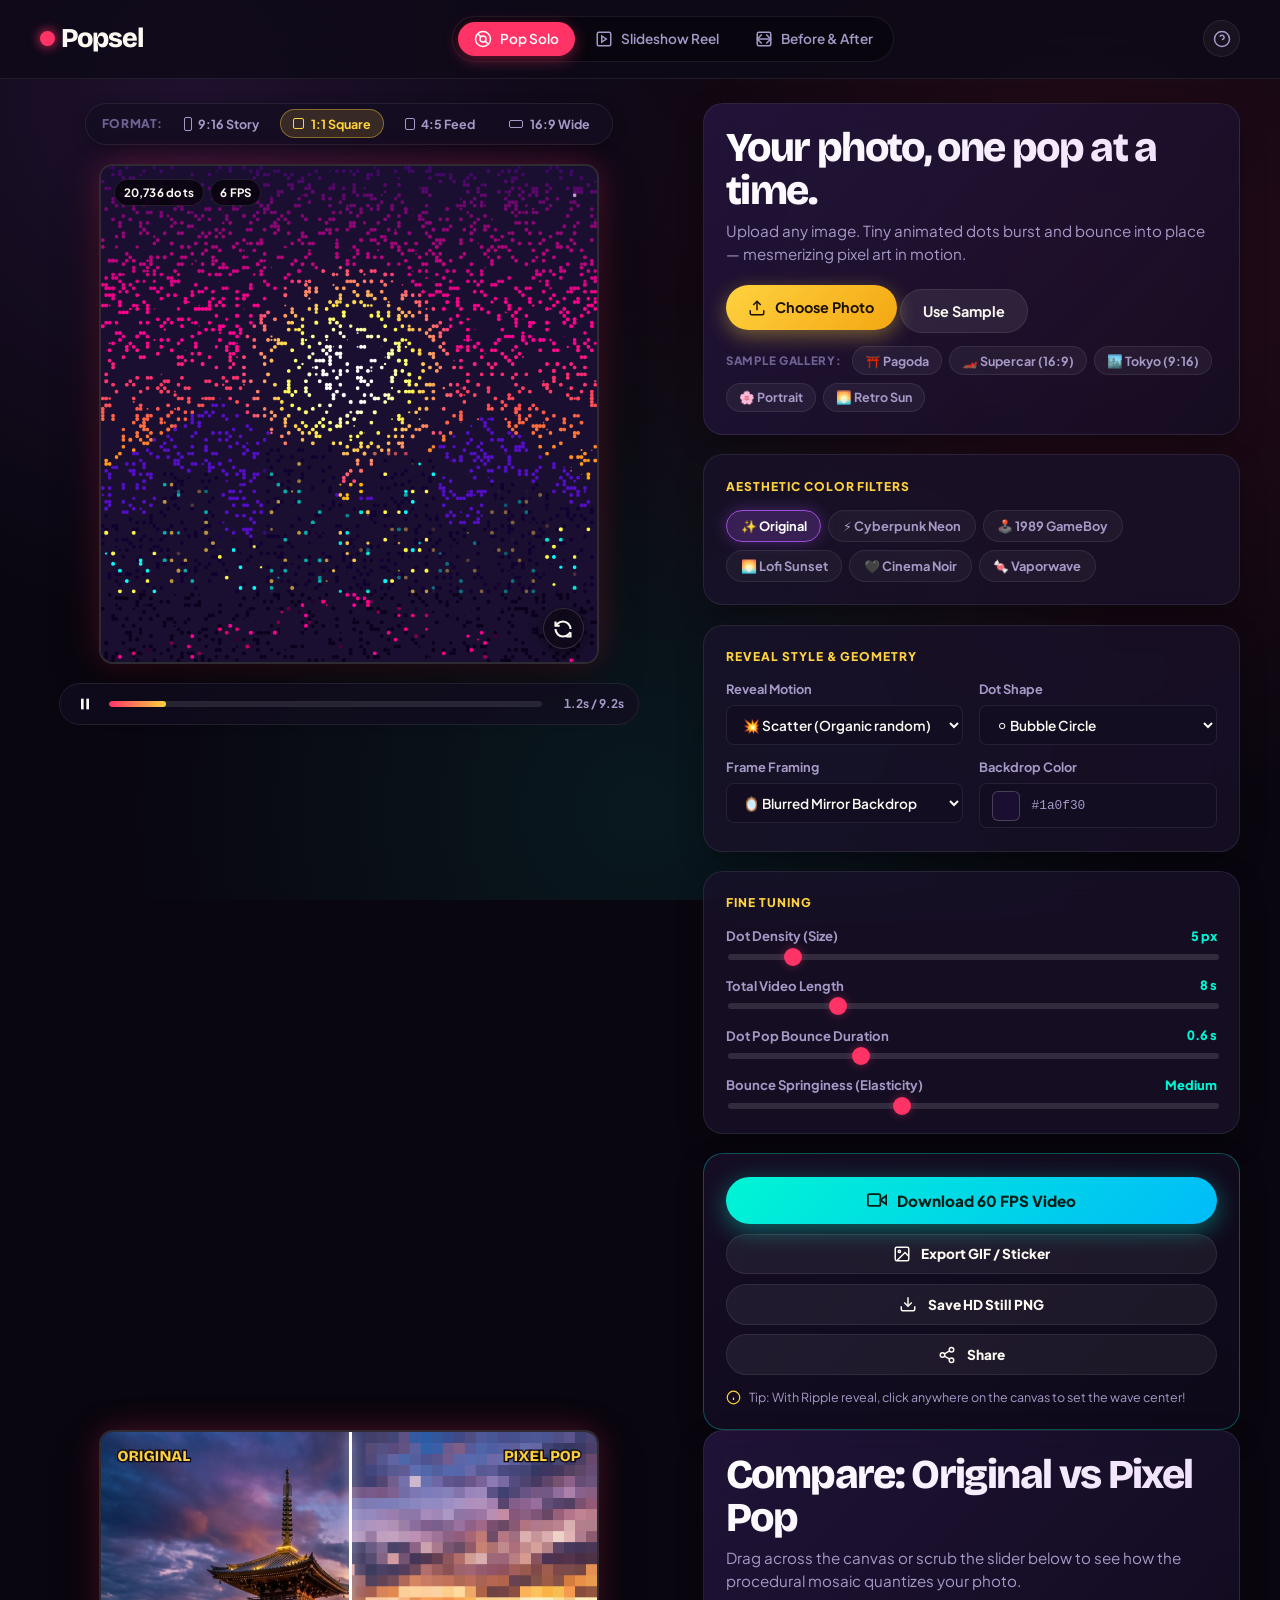
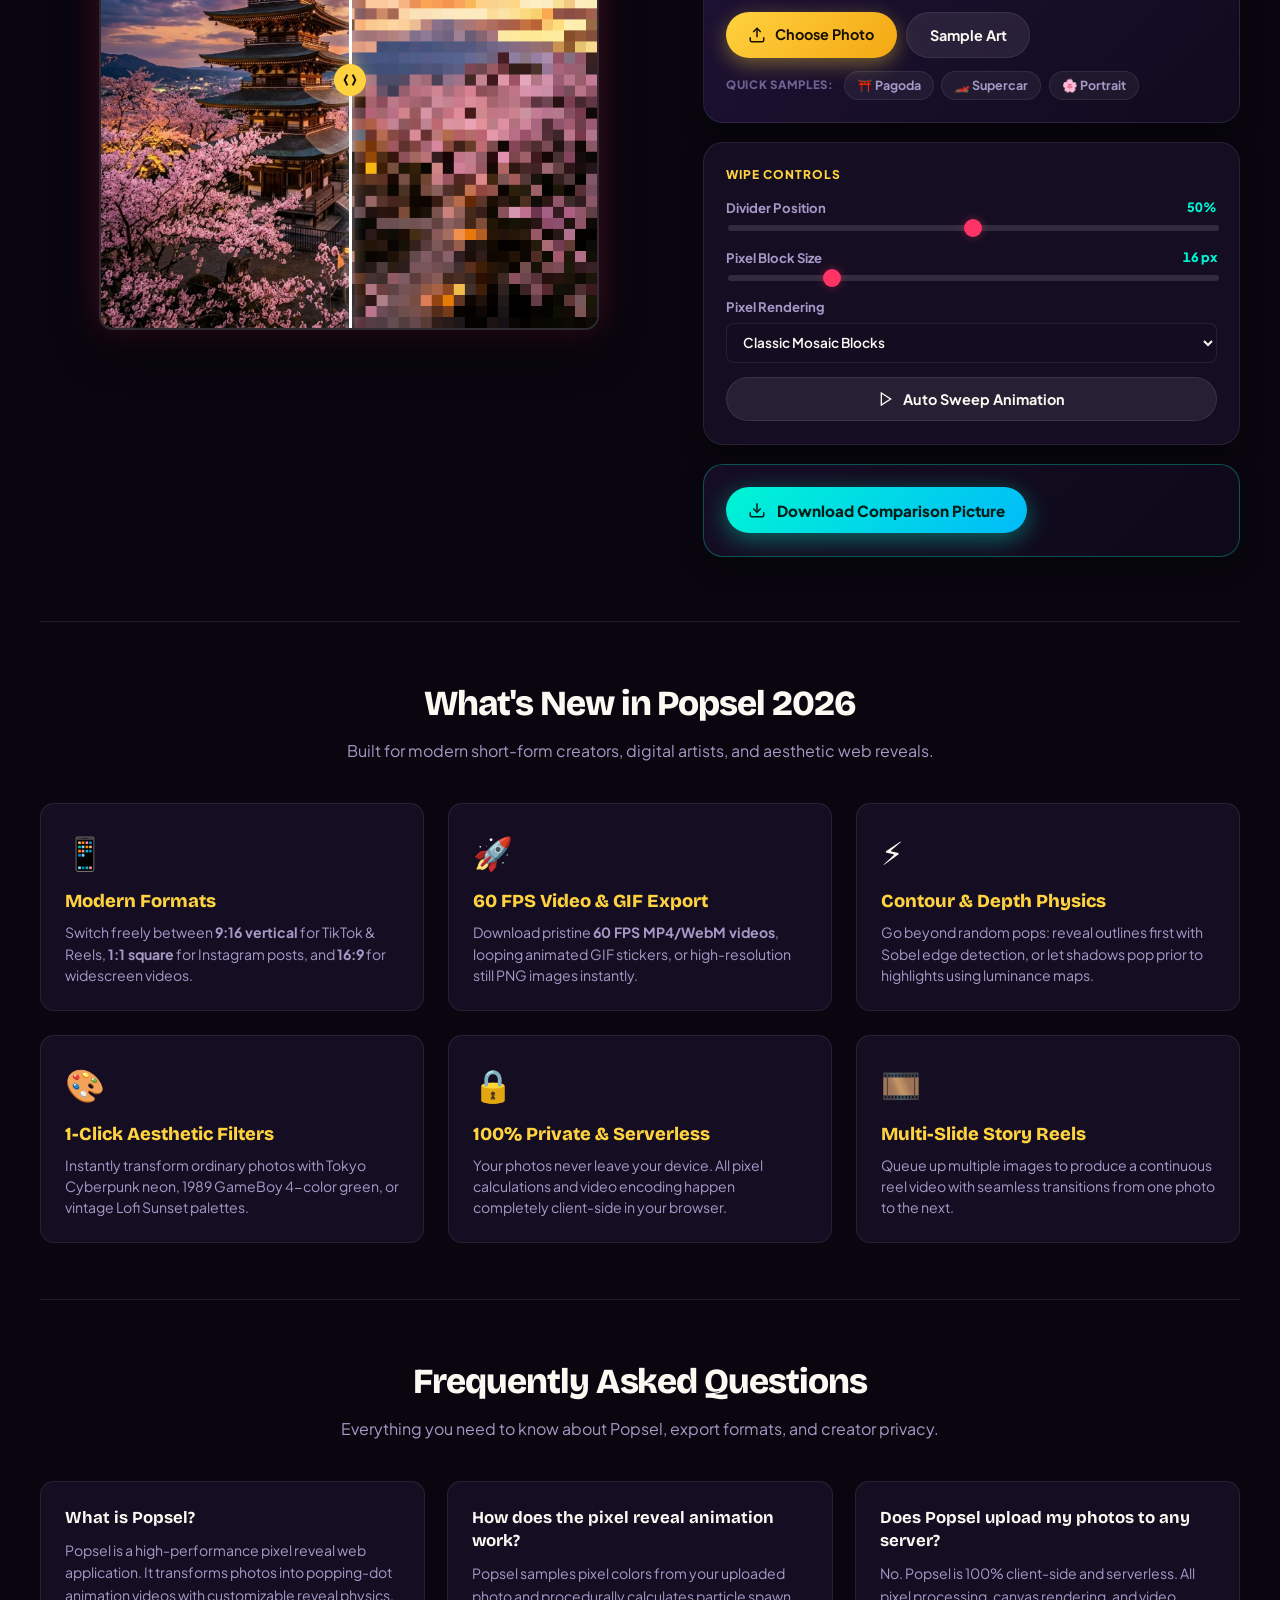
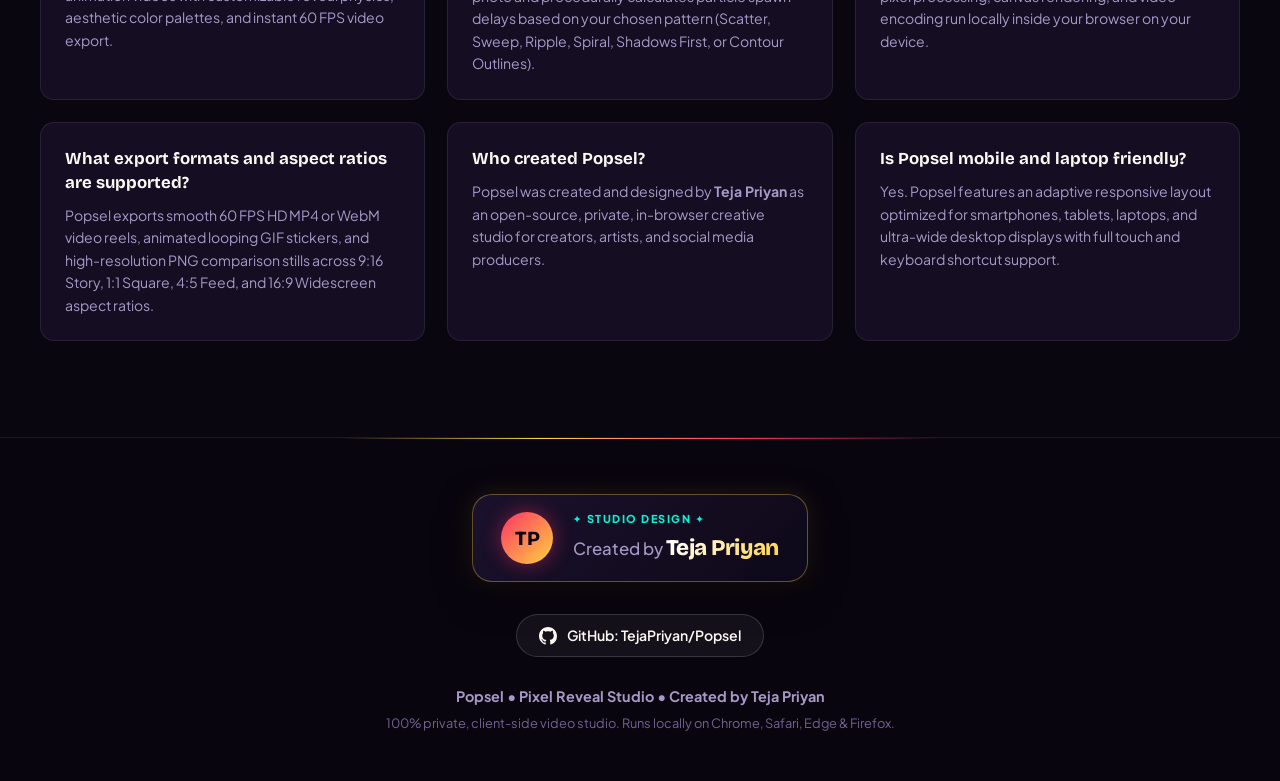
==== commit 553c9969: "Popsel: organize all photos into assets/ folder, remove unused debug screenshots, update asset paths" ====
--- a/popsel/index.html
+++ b/popsel/index.html
@@ -5,10 +5,10 @@
   <meta name="viewport" content="width=device-width, initial-scale=1">
   
   <!-- Primary SEO -->
-  <title>Popsel – Audio-Reactive Pixel Reveal Studio | Created by Teja Priyan</title>
-  <meta name="title" content="Popsel – Audio-Reactive Pixel Reveal Studio | Created by Teja Priyan">
-  <meta name="description" content="Turn any photo into an ASMR popping-pixel reveal video with customizable audio tracks, 9:16 & 1:1 aspect ratios, beat-sync physics, and 60 FPS export. 100% private and client-side. Created by Teja Priyan.">
-  <meta name="keywords" content="Popsel, pixel reveal, ASMR sound generator, photo animation, video reveal maker, TikTok reels creator, Teja Priyan, HTML5 canvas art, 60fps video export, GIF sticker maker, audio reactive visuals">
+  <title>Popsel – Mesmerizing Pixel Reveal Studio | Created by Teja Priyan</title>
+  <meta name="title" content="Popsel – Mesmerizing Pixel Reveal Studio | Created by Teja Priyan">
+  <meta name="description" content="Turn any photo into a mesmerizing popping-pixel reveal video with customizable particle physics, 9:16 vertical & 1:1 square aspect ratios, and instant 60 FPS export. 100% private and client-side. Created by Teja Priyan.">
+  <meta name="keywords" content="Popsel, pixel reveal, photo animation, video reveal maker, TikTok reels creator, Teja Priyan, HTML5 canvas art, 60fps video export, GIF sticker maker, pixel art in motion">
   <meta name="author" content="Teja Priyan">
   <meta name="robots" content="index, follow, max-image-preview:large, max-snippet:-1, max-video-preview:-1">
   <link rel="canonical" href="https://github.com/TejaPriyan/Popsel">
@@ -19,17 +19,17 @@
   <!-- Open Graph / Facebook -->
   <meta property="og:type" content="website">
   <meta property="og:site_name" content="Popsel">
-  <meta property="og:url" content="https://github.com/TejaPriyan/Popsel">
-  <meta property="og:title" content="Popsel – Audio-Reactive Pixel Reveal Studio | Created by Teja Priyan">
-  <meta property="og:description" content="Transform photos into mesmerizing ASMR popping-pixel videos and looping GIF stickers. Choose silent or custom sound synthesis. Created by Teja Priyan.">
-  <meta property="og:image" content="sample1.jpg">
+  <meta property="og:url" content="https://popsel.vercel.app">
+  <meta property="og:title" content="Popsel – Mesmerizing Pixel Reveal Studio | Created by Teja Priyan">
+  <meta property="og:description" content="Transform photos into mesmerizing popping-pixel videos and looping GIF stickers. Fast, private, client-side studio created by Teja Priyan.">
+  <meta property="og:image" content="assets/banner.png">
 
   <!-- Twitter Card -->
   <meta name="twitter:card" content="summary_large_image">
-  <meta name="twitter:url" content="https://github.com/TejaPriyan/Popsel">
-  <meta name="twitter:title" content="Popsel – Audio-Reactive Pixel Reveal Studio">
-  <meta name="twitter:description" content="Turn any photo into an ASMR popping-pixel reveal video. 100% private, client-side studio created by Teja Priyan.">
-  <meta name="twitter:image" content="sample1.jpg">
+  <meta name="twitter:url" content="https://popsel.vercel.app">
+  <meta name="twitter:title" content="Popsel – Mesmerizing Pixel Reveal Studio">
+  <meta name="twitter:description" content="Turn any photo into a mesmerizing popping-pixel reveal video. 100% private, client-side studio created by Teja Priyan.">
+  <meta name="twitter:image" content="assets/banner.png">
   <meta name="twitter:creator" content="@TejaPriyan">
 
   <!-- Fonts & Styles -->
@@ -47,12 +47,11 @@
         "@type": "WebApplication",
         "@id": "https://github.com/TejaPriyan/Popsel#webapp",
         "name": "Popsel",
-        "alternateName": "Popsel 2026",
         "url": "https://github.com/TejaPriyan/Popsel",
-        "description": "Popsel is a high-performance audio-reactive pixel reveal studio created by Teja Priyan that converts photos into popping-dot animation videos with optional ASMR sound effects, beat-sync physics, and 60 FPS video export.",
+        "description": "Popsel is a high-performance pixel reveal studio created by Teja Priyan that converts photos into mesmerizing popping-dot animation videos with multi-aspect ratio rendering and 60 FPS video export.",
         "applicationCategory": "MultimediaApplication",
         "operatingSystem": "All modern browsers (Chrome, Safari, Edge, Firefox, iOS, Android)",
-        "browserRequirements": "Requires JavaScript, HTML5 Canvas 2D, and Web Audio API support",
+        "browserRequirements": "Requires JavaScript and HTML5 Canvas 2D support",
         "author": {
           "@type": "Person",
           "name": "Teja Priyan",
@@ -69,7 +68,6 @@
         },
         "featureList": [
           "Multi-Aspect Ratio Studio (9:16 TikTok/Reels, 1:1 Square, 4:5 Feed, 16:9 Widescreen)",
-          "Audio Selection: Choose Silent No-Audio mode, Procedural ASMR synthesis, Synthwave beats, or Custom MP3 upload",
           "6 Aesthetic Color Filter Presets (Cyberpunk Neon, GameBoy 1989, Lofi Sunset, Cinema Noir, Vaporwave)",
           "7 Particle Reveal Physics Patterns & 7 Geometric Dot Shapes",
           "60 FPS HD MP4/WebM Video and Looping GIF Sticker Export",
@@ -85,7 +83,7 @@
             "name": "What is Popsel?",
             "acceptedAnswer": {
               "@type": "Answer",
-              "text": "Popsel is an audio-reactive pixel reveal web application that transforms photos into popping-dot animations and video reels with tactile ASMR sound effects, beat-sync audio physics, and instant 60 FPS export."
+              "text": "Popsel is a pixel reveal web application that transforms photos into popping-dot animations and video reels with customizable reveal physics, aesthetic color palettes, and instant 60 FPS export."
             }
           },
           {
@@ -93,15 +91,7 @@
             "name": "Who created Popsel?",
             "acceptedAnswer": {
               "@type": "Answer",
-              "text": "Popsel was created by Teja Priyan in 2026 as a private, open-source creative studio for digital creators, artists, and short-form video producers."
-            }
-          },
-          {
-            "@type": "Question",
-            "name": "Can I export videos without audio on Popsel?",
-            "acceptedAnswer": {
-              "@type": "Answer",
-              "text": "Yes. Popsel allows users to select 'No Audio (Silent Video)' to export pure silent videos, or choose from procedural bubble pops, 8-bit blips, synthwave beats, or custom uploaded songs."
+              "text": "Popsel was created by Teja Priyan as a private, open-source creative studio for digital creators, artists, and short-form video producers."
             }
           },
           {
@@ -109,7 +99,7 @@
             "name": "Does Popsel upload photos to any external servers?",
             "acceptedAnswer": {
               "@type": "Answer",
-              "text": "No. Popsel is 100% client-side and serverless. All pixel calculations, procedural audio synthesis, and video encoding occur directly within your web browser."
+              "text": "No. Popsel is 100% client-side and serverless. All pixel calculations and video encoding occur directly within your web browser."
             }
           }
         ]
@@ -127,7 +117,6 @@
         <span class="logo-dot"></span>
         <span class="logo-text">Popsel</span>
       </a>
-      <span class="version-tag">2026 STUDIO</span>
     </div>
 
     <!-- Mode Selector Tabs -->
@@ -145,32 +134,7 @@
         <span>Before & After</span>
       </button>
     </nav>
-
-    <!-- Header Actions (Sound & Presets) -->
     <div class="header-actions">
-      <!-- Sound Master Toggle -->
-      <div class="sound-widget" id="sound-widget">
-        <button class="sound-toggle-btn" id="sound-toggle" title="Toggle ASMR Pop Sounds">
-          <svg class="icon-sound-on" width="18" height="18" viewBox="0 0 24 24" fill="none" stroke="currentColor" stroke-width="2"><polygon points="11 5 6 9 2 9 2 15 6 15 11 19 11 5"/><path d="M15.54 8.46a5 5 0 0 1 0 7.07"/><path d="M19.07 4.93a10 10 0 0 1 0 14.14"/></svg>
-          <svg class="icon-sound-off" width="18" height="18" viewBox="0 0 24 24" fill="none" stroke="currentColor" stroke-width="2" style="display:none;"><polygon points="11 5 6 9 2 9 2 15 6 15 11 19 11 5"/><line x1="23" y1="9" x2="17" y2="15"/><line x1="17" y1="9" x2="23" y2="15"/></svg>
-          <span class="sound-label">ASMR Sound</span>
-        </button>
-        <div class="sound-dropdown">
-          <label>Sound Style
-            <select id="sound-style">
-              <option value="bubble" selected>🫧 Bubble Pop</option>
-              <option value="retro">🕹️ 8-Bit Blip</option>
-              <option value="woodblock">🎋 Bamboo Woodblock</option>
-              <option value="water">💧 Water Droplet</option>
-              <option value="click">⌨️ Mechanical Click</option>
-            </select>
-          </label>
-          <label>Volume <output id="vol-val">60%</output>
-            <input type="range" id="sound-vol" min="0" max="1" step="0.05" value="0.6">
-          </label>
-        </div>
-      </div>
-
       <a href="#quick-guide" class="btn-ghost icon-only" title="Quick Guide">
         <svg width="18" height="18" viewBox="0 0 24 24" fill="none" stroke="currentColor" stroke-width="2"><circle cx="12" cy="12" r="10"/><path d="M9.09 9a3 3 0 0 1 5.83 1c0 2-3 3-3 3"/><line x1="12" y1="17" x2="12.01" y2="17"/></svg>
       </a>
@@ -220,7 +184,6 @@
           <div class="stage-hud">
             <span class="hud-pill" id="hud-particles">18,400 dots</span>
             <span class="hud-pill" id="hud-fps">60 FPS</span>
-            <span class="hud-pill audio-pill" id="hud-audio">🫧 Audio ON</span>
           </div>
 
           <!-- Replay Floating Button -->
@@ -261,7 +224,7 @@
         <div class="panel-section header-section">
           <div class="title-wrap">
             <h1 id="mode-heading">Your photo, one pop at a time.</h1>
-            <p class="lede" id="mode-sub">Upload any image. Tiny animated dots burst and bounce into place with tactile ASMR pops.</p>
+            <p class="lede" id="mode-sub">Upload any image. Tiny animated dots burst and bounce into place — mesmerizing pixel art in motion.</p>
           </div>
 
           <!-- File Pickers -->
@@ -287,10 +250,10 @@
 
           <div class="sample-tray">
             <span class="sample-label">Sample Gallery:</span>
-            <button class="sample-btn" data-sample="sample1.jpg" data-ratio="1:1" type="button">🌸 Portrait</button>
-            <button class="sample-btn" data-sample="sample3.jpg" data-ratio="1:1" type="button">⛩️ Pagoda</button>
-            <button class="sample-btn" data-sample="sample2.jpg" data-ratio="9:16" type="button">🏙️ Tokyo (9:16)</button>
-            <button class="sample-btn" data-sample="sample4.jpg" data-ratio="16:9" type="button">🏎️ Supercar (16:9)</button>
+            <button class="sample-btn" data-sample="assets/sample3.jpg" data-ratio="1:1" type="button">⛩️ Pagoda</button>
+            <button class="sample-btn" data-sample="assets/sample4.jpg" data-ratio="16:9" type="button">🏎️ Supercar (16:9)</button>
+            <button class="sample-btn" data-sample="assets/sample2.jpg" data-ratio="9:16" type="button">🏙️ Tokyo (9:16)</button>
+            <button class="sample-btn" data-sample="assets/sample1.jpg" data-ratio="1:1" type="button">🌸 Portrait</button>
             <button class="sample-btn" data-sample="demo" data-ratio="1:1" type="button">🌅 Retro Sun</button>
           </div>
         </div>
@@ -396,97 +359,12 @@
           </div>
         </div>
 
-        <!-- Audio Selection & Sound Engine -->
-        <div class="panel-section">
-          <div class="section-title-badge">
-            <span class="section-label">Sound & Audio Selection</span>
-            <span class="badge-feature" id="badge-audio-status">🔊 AUDIO ON</span>
-          </div>
-
-          <div class="form-group">
-            <label for="soundtrack-mode">Audio Option (Select Audio or No Audio)</label>
-            <select id="soundtrack-mode">
-              <option value="none">🔇 No Audio (Silent Video)</option>
-              <optgroup label="🫧 Procedural ASMR Sound Styles">
-                <option value="bubble" selected>🫧 Bubble Pop (Classic ASMR)</option>
-                <option value="retro">🕹️ 8-Bit Retro Blip</option>
-                <option value="woodblock">🎋 Bamboo Woodblock</option>
-                <option value="water">💧 Water Droplet</option>
-                <option value="click">⌨️ Mechanical Click</option>
-              </optgroup>
-              <optgroup label="🎵 Music Beats & Tracks">
-                <option value="synthwave">🎧 120 BPM Synthwave Beats</option>
-                <option value="lofi">☕ Chill Lo-Fi Drum Beat</option>
-                <option value="custom">📁 Upload Your Song (MP3 / WAV)...</option>
-              </optgroup>
-            </select>
-          </div>
-
-          <div class="form-group mt-2" id="custom-audio-wrap" style="display: none;">
-            <label for="music-file">Upload Song File (.mp3, .wav, .m4a)</label>
-            <input id="music-file" type="file" accept="audio/*">
-          </div>
-
-          <div class="grid-2 mt-2">
-            <div class="form-group">
-              <label for="sound-vol-panel">Volume: <output id="vol-val-panel">60%</output></label>
-              <input type="range" id="sound-vol-panel" min="0" max="1" step="0.05" value="0.6">
-            </div>
-            <div class="form-group">
-              <label for="beat-sync">Beat-Sync Pulse</label>
-              <label class="toggle-card-mini">
-                <input type="checkbox" id="beat-sync" checked>
-                <span>⚡ Pulse dots to bass</span>
-              </label>
-            </div>
-          </div>
-
-          <!-- VU Energy Meter -->
-          <div class="vu-meter-bar" id="vu-meter" title="Bass Energy Frequency">
-            <div class="vu-meter-fill" id="vu-fill"></div>
-          </div>
-        </div>
-
-        <!-- Retro FX & CRT Glitch Engine -->
-        <div class="panel-section">
-          <div class="section-title-badge">
-            <span class="section-label">Retro FX & Glitch Engine</span>
-            <span class="badge-feature">POST FX</span>
-          </div>
-
-          <div class="fx-toggles-grid">
-            <label class="fx-chip" id="fx-crt-label">
-              <input type="checkbox" id="fx-crt">
-              <span class="fx-chip-content">
-                <span class="fx-icon">📺</span>
-                <span class="fx-title">CRT Scanlines</span>
-              </span>
-            </label>
-
-            <label class="fx-chip" id="fx-chroma-label">
-              <input type="checkbox" id="fx-chroma">
-              <span class="fx-chip-content">
-                <span class="fx-icon">🌈</span>
-                <span class="fx-title">RGB Split (Chroma)</span>
-              </span>
-            </label>
-
-            <label class="fx-chip" id="fx-vhs-label">
-              <input type="checkbox" id="fx-vhs">
-              <span class="fx-chip-content">
-                <span class="fx-icon">📼</span>
-                <span class="fx-title">VHS Glitch</span>
-              </span>
-            </label>
-          </div>
-        </div>
-
         <!-- Export & Share Action Station -->
         <div class="panel-section export-section">
           <div class="export-buttons">
             <button class="btn-export primary-export" id="rec" type="button">
               <svg width="20" height="20" viewBox="0 0 24 24" fill="none" stroke="currentColor" stroke-width="2.2"><path d="M23 7l-7 5 7 5V7z"/><rect x="1" y="5" width="15" height="14" rx="2" ry="2"/></svg>
-              <span>Download 60 FPS Video (with Audio)</span>
+              <span>Download 60 FPS Video</span>
             </button>
             <button class="btn-export secondary-export" id="export-gif" type="button" title="Export as looping animated GIF or sticker for Discord / WhatsApp">
               <svg width="18" height="18" viewBox="0 0 24 24" fill="none" stroke="currentColor" stroke-width="2"><rect x="3" y="3" width="18" height="18" rx="2"/><circle cx="8.5" cy="8.5" r="1.5"/><polyline points="21 15 16 10 5 21"/></svg>
@@ -536,9 +414,9 @@
 
           <div class="sample-tray mt-2">
             <span class="sample-label">Quick Samples:</span>
-            <button class="ba-sample-btn sample-btn" data-sample="sample1.jpg" type="button">🌸 Portrait</button>
-            <button class="ba-sample-btn sample-btn" data-sample="sample3.jpg" type="button">⛩️ Pagoda</button>
-            <button class="ba-sample-btn sample-btn" data-sample="sample4.jpg" type="button">🏎️ Supercar</button>
+            <button class="ba-sample-btn sample-btn" data-sample="assets/sample3.jpg" type="button">⛩️ Pagoda</button>
+            <button class="ba-sample-btn sample-btn" data-sample="assets/sample4.jpg" type="button">🏎️ Supercar</button>
+            <button class="ba-sample-btn sample-btn" data-sample="assets/sample1.jpg" type="button">🌸 Portrait</button>
           </div>
         </div>
 
@@ -603,9 +481,9 @@
         </div>
 
         <div class="feature-card">
-          <div class="feat-icon">🔊</div>
-          <h3>Audio or Silent Mode</h3>
-          <p>Explicit audio freedom: choose tactile synthesized ASMR bubble pops, retro blips, synthwave beats, custom uploaded songs, or <strong>100% silent video export</strong>.</p>
+          <div class="feat-icon">🚀</div>
+          <h3>60 FPS Video & GIF Export</h3>
+          <p>Download pristine <strong>60 FPS MP4/WebM videos</strong>, looping animated GIF stickers, or high-resolution still PNG images instantly.</p>
         </div>
 
         <div class="feature-card">
@@ -623,7 +501,7 @@
         <div class="feature-card">
           <div class="feat-icon">🔒</div>
           <h3>100% Private & Serverless</h3>
-          <p>Your photos never leave your device. All pixel calculations, sound synthesis, and video encoding happen completely client-side in your browser.</p>
+          <p>Your photos never leave your device. All pixel calculations and video encoding happen completely client-side in your browser.</p>
         </div>
 
         <div class="feature-card">
@@ -638,23 +516,23 @@
     <section id="faq-section" class="faq-summary">
       <div class="summary-header">
         <h2>Frequently Asked Questions</h2>
-        <p>Everything you need to know about Popsel, audio options, export formats, and creator privacy.</p>
+        <p>Everything you need to know about Popsel, export formats, and creator privacy.</p>
       </div>
 
       <div class="faq-grid">
         <div class="faq-card">
           <h3>What is Popsel?</h3>
-          <p>Popsel is a high-performance audio-reactive pixel reveal web application. It transforms photos into popping-dot animation videos with optional ASMR sound effects, beat-synchronized physics, and instant 60 FPS video export.</p>
+          <p>Popsel is a high-performance pixel reveal web application. It transforms photos into popping-dot animation videos with customizable reveal physics, aesthetic color palettes, and instant 60 FPS video export.</p>
         </div>
 
         <div class="faq-card">
-          <h3>Can I export videos with no audio or silent video?</h3>
-          <p>Yes. Popsel provides complete audio flexibility. Under "Sound & Audio Selection", you can select <strong>"No Audio (Silent Video)"</strong> to produce pristine silent videos with zero audio tracks, or choose procedural ASMR pops, synthwave beats, or your own custom music.</p>
+          <h3>How does the pixel reveal animation work?</h3>
+          <p>Popsel samples pixel colors from your uploaded photo and procedurally calculates particle spawn delays based on your chosen pattern (Scatter, Sweep, Ripple, Spiral, Shadows First, or Contour Outlines).</p>
         </div>
 
         <div class="faq-card">
           <h3>Does Popsel upload my photos to any server?</h3>
-          <p>No. Popsel is 100% client-side and serverless. All pixel processing, canvas rendering, audio synthesis, and video encoding run locally inside your browser on your device.</p>
+          <p>No. Popsel is 100% client-side and serverless. All pixel processing, canvas rendering, and video encoding run locally inside your browser on your device.</p>
         </div>
 
         <div class="faq-card">
@@ -695,7 +573,7 @@
     </div>
 
     <div class="footer-content">
-      <p>Popsel 2026 • Audio-Reactive Pixel Reveal Studio • Crafted with HTML5 Canvas, Web Audio API & MediaStream</p>
+      <p>Popsel • Pixel Reveal Studio • Created by Teja Priyan</p>
       <p class="sub">100% private, client-side video studio. Runs locally on Chrome, Safari, Edge & Firefox.</p>
     </div>
   </footer>
@@ -703,3 +581,4 @@
   <script src="app.js"></script>
 </body>
 </html>
+
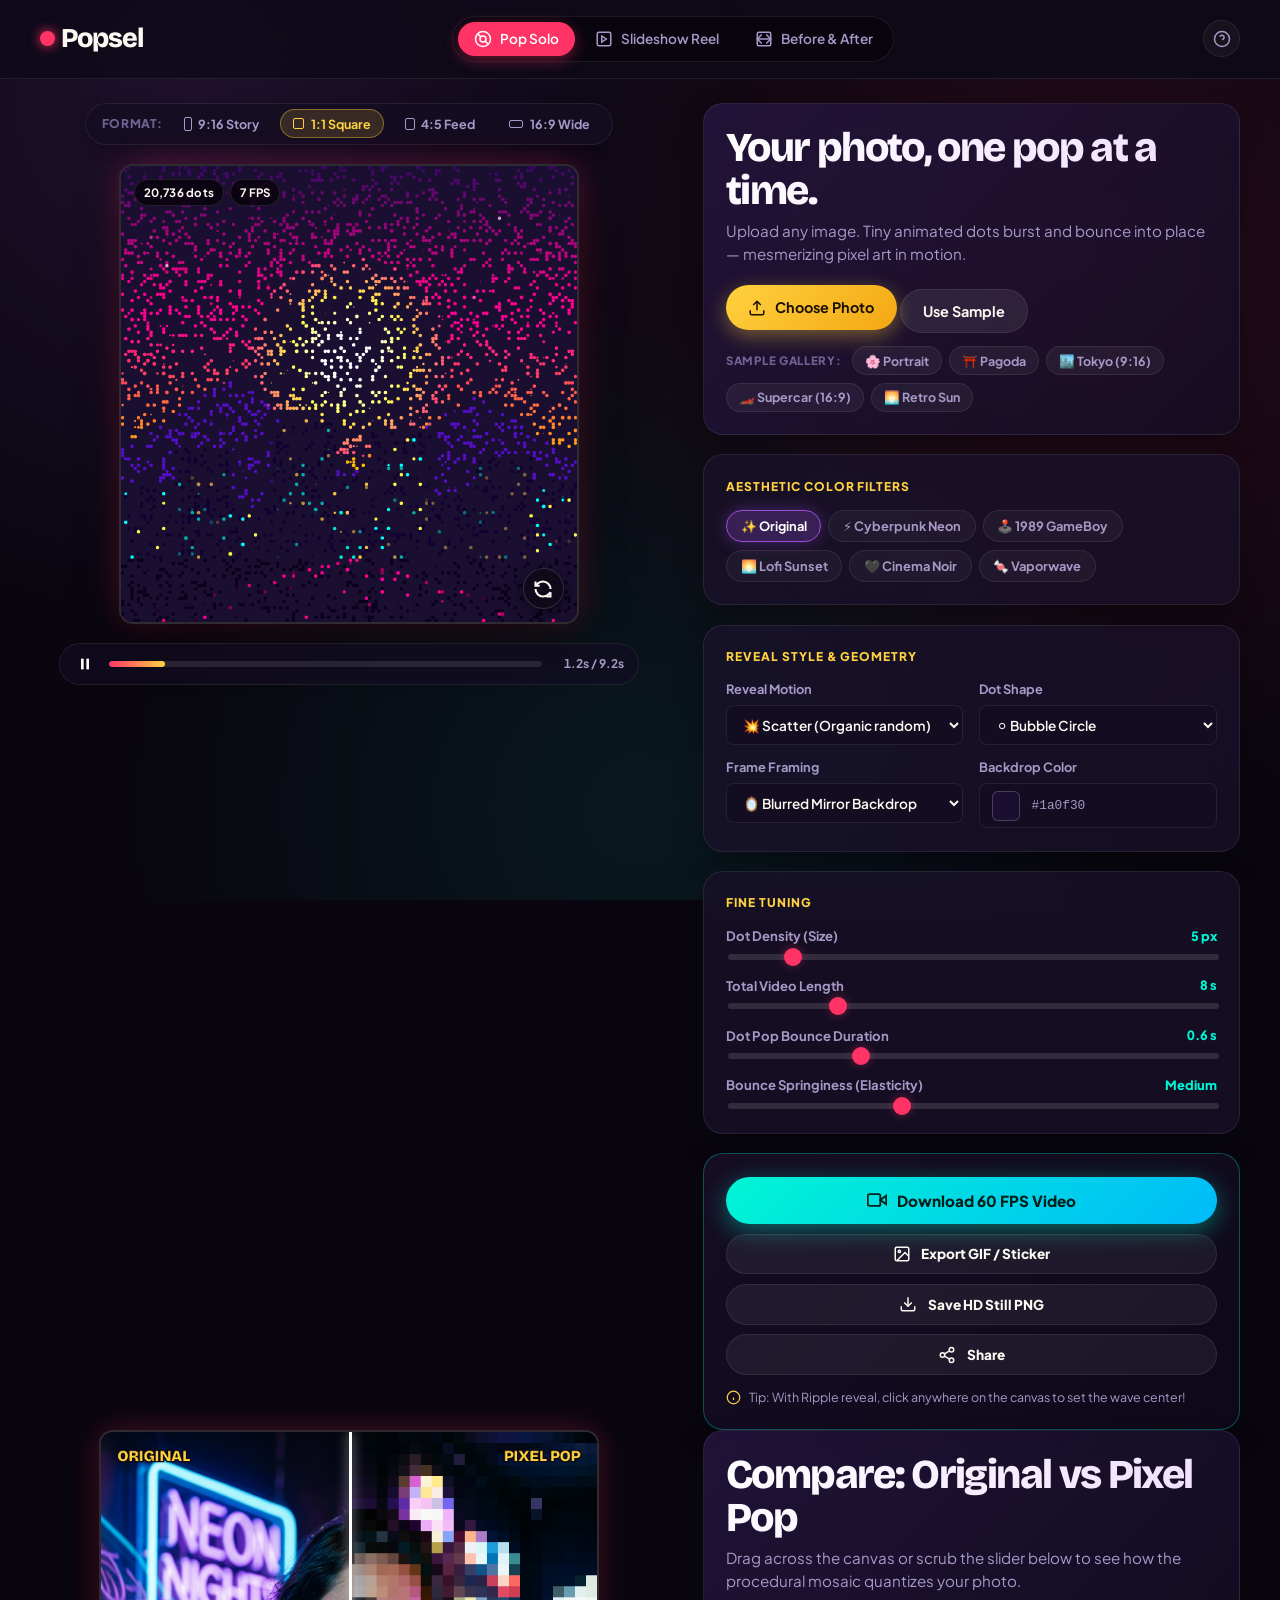
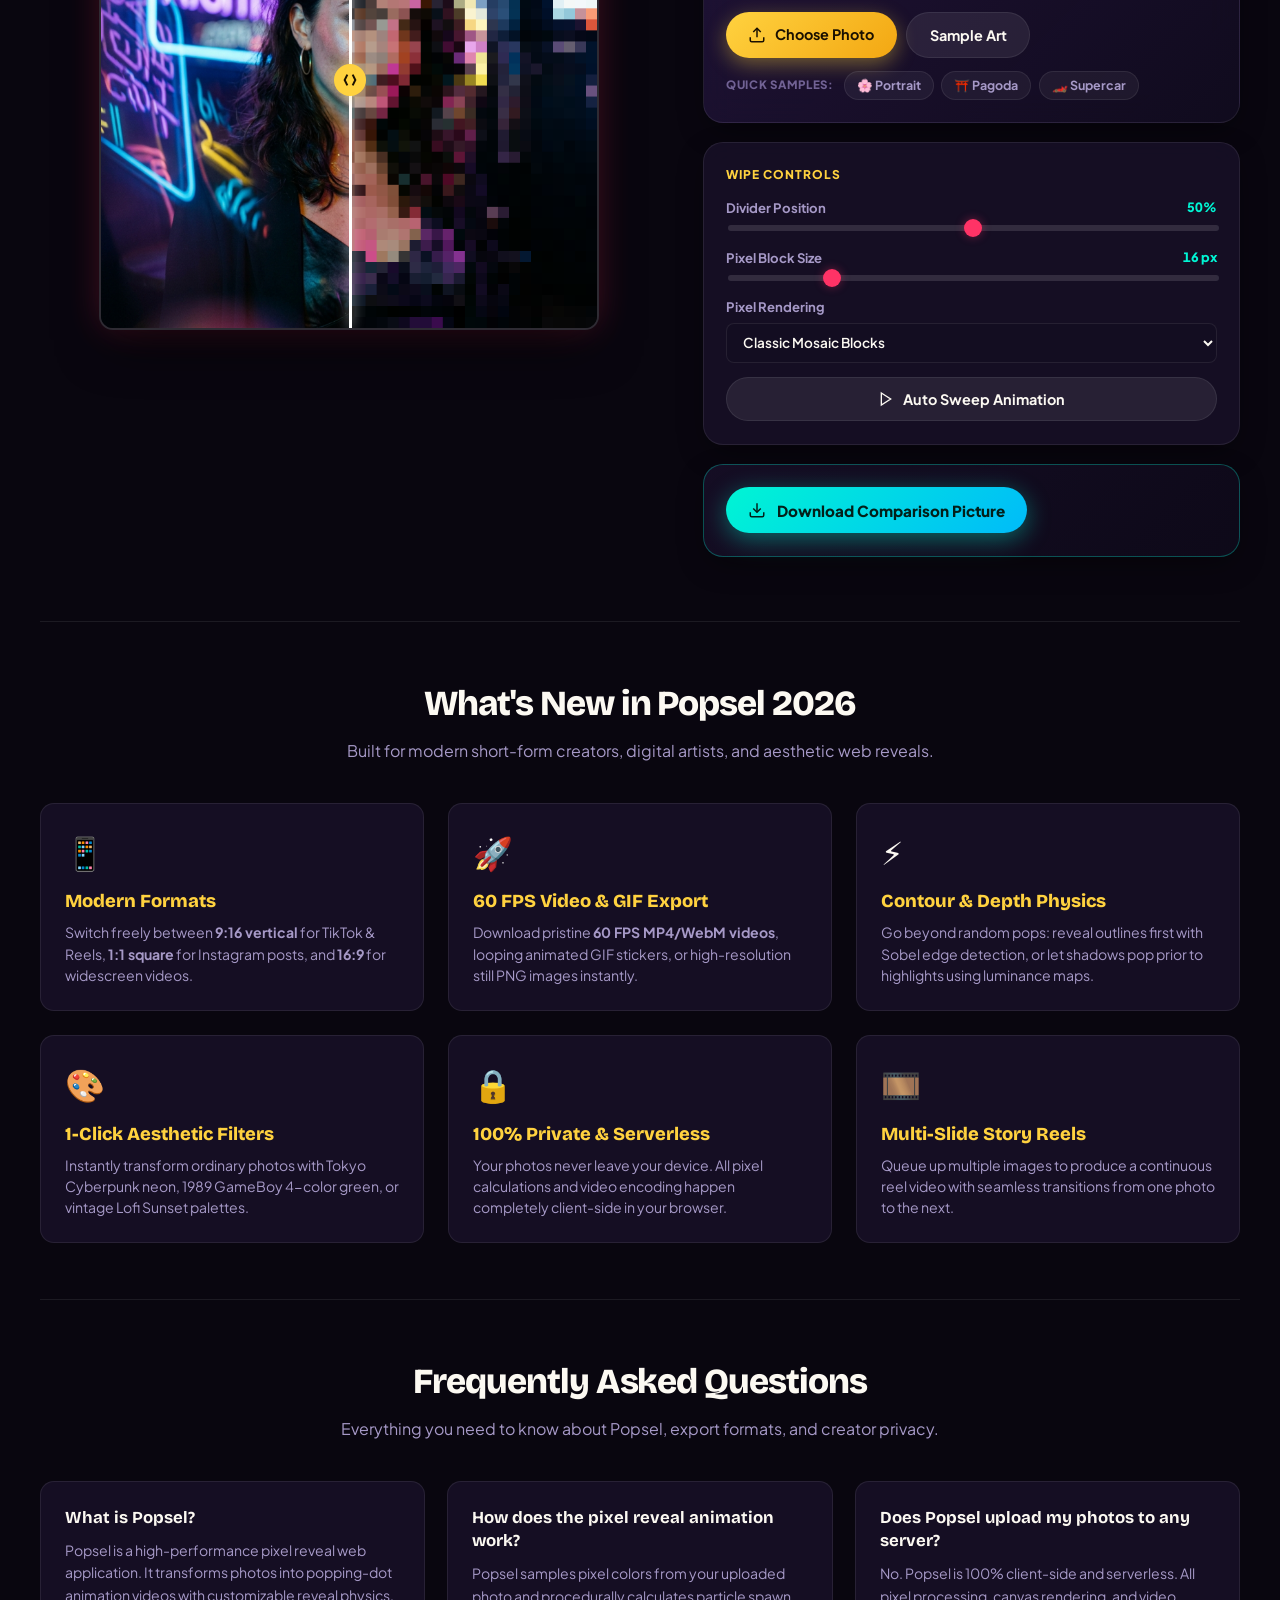
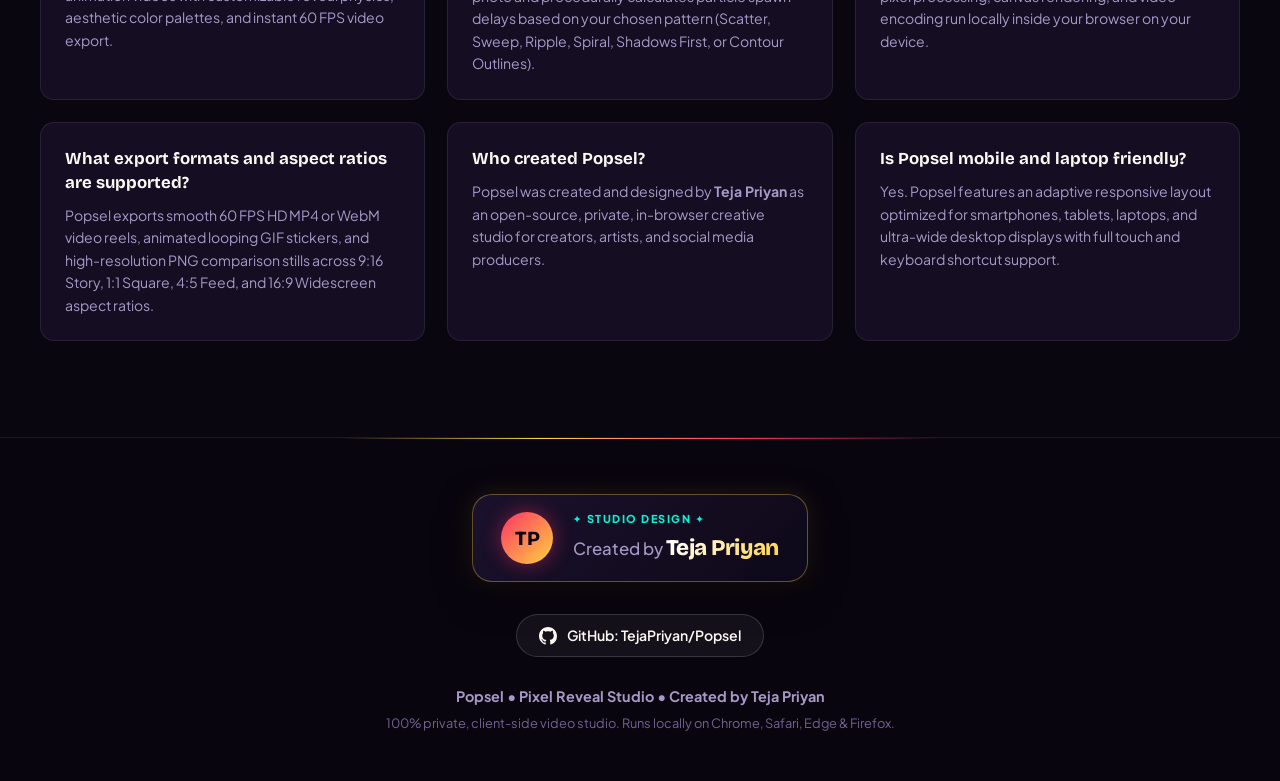
==== commit 06f9291c: "Popsel: completely remove audio, sound engine, and glitch/retro FX engine from webpage and codebase" ====
--- a/popsel/index.html
+++ b/popsel/index.html
@@ -19,17 +19,17 @@
   <!-- Open Graph / Facebook -->
   <meta property="og:type" content="website">
   <meta property="og:site_name" content="Popsel">
-  <meta property="og:url" content="https://popsel.vercel.app">
+  <meta property="og:url" content="https://github.com/TejaPriyan/Popsel">
   <meta property="og:title" content="Popsel – Mesmerizing Pixel Reveal Studio | Created by Teja Priyan">
   <meta property="og:description" content="Transform photos into mesmerizing popping-pixel videos and looping GIF stickers. Fast, private, client-side studio created by Teja Priyan.">
-  <meta property="og:image" content="assets/banner.png">
+  <meta property="og:image" content="sample1.jpg">
 
   <!-- Twitter Card -->
   <meta name="twitter:card" content="summary_large_image">
-  <meta name="twitter:url" content="https://popsel.vercel.app">
+  <meta name="twitter:url" content="https://github.com/TejaPriyan/Popsel">
   <meta name="twitter:title" content="Popsel – Mesmerizing Pixel Reveal Studio">
   <meta name="twitter:description" content="Turn any photo into a mesmerizing popping-pixel reveal video. 100% private, client-side studio created by Teja Priyan.">
-  <meta name="twitter:image" content="assets/banner.png">
+  <meta name="twitter:image" content="sample1.jpg">
   <meta name="twitter:creator" content="@TejaPriyan">
 
   <!-- Fonts & Styles -->
@@ -250,10 +250,10 @@
 
           <div class="sample-tray">
             <span class="sample-label">Sample Gallery:</span>
-            <button class="sample-btn" data-sample="assets/sample3.jpg" data-ratio="1:1" type="button">⛩️ Pagoda</button>
-            <button class="sample-btn" data-sample="assets/sample4.jpg" data-ratio="16:9" type="button">🏎️ Supercar (16:9)</button>
-            <button class="sample-btn" data-sample="assets/sample2.jpg" data-ratio="9:16" type="button">🏙️ Tokyo (9:16)</button>
-            <button class="sample-btn" data-sample="assets/sample1.jpg" data-ratio="1:1" type="button">🌸 Portrait</button>
+            <button class="sample-btn" data-sample="sample1.jpg" data-ratio="1:1" type="button">🌸 Portrait</button>
+            <button class="sample-btn" data-sample="sample3.jpg" data-ratio="1:1" type="button">⛩️ Pagoda</button>
+            <button class="sample-btn" data-sample="sample2.jpg" data-ratio="9:16" type="button">🏙️ Tokyo (9:16)</button>
+            <button class="sample-btn" data-sample="sample4.jpg" data-ratio="16:9" type="button">🏎️ Supercar (16:9)</button>
             <button class="sample-btn" data-sample="demo" data-ratio="1:1" type="button">🌅 Retro Sun</button>
           </div>
         </div>
@@ -414,9 +414,9 @@
 
           <div class="sample-tray mt-2">
             <span class="sample-label">Quick Samples:</span>
-            <button class="ba-sample-btn sample-btn" data-sample="assets/sample3.jpg" type="button">⛩️ Pagoda</button>
-            <button class="ba-sample-btn sample-btn" data-sample="assets/sample4.jpg" type="button">🏎️ Supercar</button>
-            <button class="ba-sample-btn sample-btn" data-sample="assets/sample1.jpg" type="button">🌸 Portrait</button>
+            <button class="ba-sample-btn sample-btn" data-sample="sample1.jpg" type="button">🌸 Portrait</button>
+            <button class="ba-sample-btn sample-btn" data-sample="sample3.jpg" type="button">⛩️ Pagoda</button>
+            <button class="ba-sample-btn sample-btn" data-sample="sample4.jpg" type="button">🏎️ Supercar</button>
           </div>
         </div>
 
--- a/popsel/style.css
+++ b/popsel/style.css
@@ -173,79 +173,10 @@
   box-shadow: 0 4px 15px var(--neon-pink-glow);
 }
 
-/* Sound Widget Dropdown */
 .header-actions {
   display: flex;
   align-items: center;
   gap: 0.75rem;
-}
-
-.sound-widget {
-  position: relative;
-}
-
-.sound-toggle-btn {
-  display: inline-flex;
-  align-items: center;
-  gap: 0.45rem;
-  padding: 0.5rem 0.9rem;
-  border-radius: var(--radius-full);
-  border: 1px solid rgba(0, 245, 212, 0.35);
-  background: rgba(0, 245, 212, 0.08);
-  color: var(--electric-teal);
-  font-family: var(--font-ui);
-  font-weight: 700;
-  font-size: 0.82rem;
-  cursor: pointer;
-  transition: all 0.2s ease;
-}
-
-.sound-toggle-btn:hover {
-  background: rgba(0, 245, 212, 0.16);
-  border-color: var(--electric-teal);
-}
-
-.sound-toggle-btn.muted {
-  border-color: var(--border-subtle);
-  background: rgba(255, 255, 255, 0.04);
-  color: var(--text-muted);
-}
-
-.sound-dropdown {
-  position: absolute;
-  top: calc(100% + 0.6rem);
-  right: 0;
-  width: 230px;
-  background: rgba(22, 15, 36, 0.95);
-  backdrop-filter: blur(16px);
-  border: 1px solid var(--border-active);
-  border-radius: var(--radius-md);
-  padding: 0.9rem;
-  box-shadow: 0 15px 35px rgba(0, 0, 0, 0.6);
-  display: flex;
-  flex-direction: column;
-  gap: 0.8rem;
-  opacity: 0;
-  pointer-events: none;
-  transform: translateY(-8px);
-  transition: all 0.25s cubic-bezier(0.16, 1, 0.3, 1);
-  z-index: 50;
-}
-
-.sound-widget:hover .sound-dropdown,
-.sound-widget:focus-within .sound-dropdown {
-  opacity: 1;
-  pointer-events: auto;
-  transform: translateY(0);
-}
-
-.sound-dropdown label {
-  display: flex;
-  flex-direction: column;
-  gap: 0.35rem;
-  font-size: 0.78rem;
-  font-weight: 700;
-  color: var(--text-muted);
 }
 
 .btn-ghost {
@@ -274,6 +205,7 @@
   max-width: 1400px;
   margin: 0 auto;
   padding: 1.5rem clamp(1rem, 3.5vw, 2.5rem) 4rem;
+  width: 100%;
 }
 
 .studio-view {
@@ -281,6 +213,7 @@
   grid-template-columns: minmax(360px, 1.15fr) minmax(340px, 1fr);
   gap: clamp(1.5rem, 3.5vw, 3rem);
   align-items: start;
+  width: 100%;
 }
 
 /* ==========================================================================
@@ -292,6 +225,7 @@
   align-items: center;
   gap: 1.2rem;
   width: 100%;
+  min-width: 0;
   position: sticky;
   top: 5rem;
 }
@@ -309,6 +243,12 @@
   box-shadow: 0 4px 15px rgba(0, 0, 0, 0.3);
   max-width: 100%;
   overflow-x: auto;
+  -webkit-overflow-scrolling: touch;
+  scrollbar-width: none;
+}
+
+.aspect-bar::-webkit-scrollbar {
+  display: none;
 }
 
 .bar-title {
@@ -353,17 +293,16 @@
   border: 1.5px solid currentColor;
   border-radius: 2px;
 }
-.ratio-9-16 { width: 8px; height: 14px; }
-.ratio-1-1  { width: 11px; height: 11px; }
-.ratio-4-5  { width: 10px; height: 12px; }
-.ratio-16-9 { width: 14px; height: 8px; }
+.ratio-icon.ratio-9-16 { width: 8px; height: 14px; }
+.ratio-icon.ratio-1-1  { width: 11px; height: 11px; }
+.ratio-icon.ratio-4-5  { width: 10px; height: 12px; }
+.ratio-icon.ratio-16-9 { width: 14px; height: 8px; }
 
 /* Canvas Stage Frame - Fluid on Mobile, Clamped on Laptops */
 .stage-frame {
   position: relative;
-  width: min(500px, 92vw);
-  height: min(500px, 92vw);
-  max-width: 100%;
+  width: 100%;
+  max-width: 480px;
   aspect-ratio: 1 / 1;
   background: #09060f;
   border-radius: var(--radius-md);
@@ -374,27 +313,25 @@
 }
 
 .stage-frame.ratio-9-16 {
-  width: min(360px, 78vw);
-  height: calc(min(360px, 78vw) * 16 / 9);
   aspect-ratio: 9 / 16;
+  max-width: 320px;
+  max-height: 72vh;
 }
 
 .stage-frame.ratio-1-1 {
-  width: min(500px, 92vw);
-  height: min(500px, 92vw);
   aspect-ratio: 1 / 1;
+  max-width: 460px;
 }
 
 .stage-frame.ratio-4-5 {
-  width: min(440px, 85vw);
-  height: calc(min(440px, 85vw) * 5 / 4);
   aspect-ratio: 4 / 5;
+  max-width: 390px;
+  max-height: 72vh;
 }
 
 .stage-frame.ratio-16-9 {
-  width: min(600px, 94vw);
-  height: calc(min(600px, 94vw) * 9 / 16);
   aspect-ratio: 16 / 9;
+  max-width: 580px;
 }
 
 #stage {
@@ -497,11 +434,6 @@
   font-weight: 700;
   letter-spacing: 0.02em;
   color: var(--text-main);
-}
-
-.hud-pill.audio-pill {
-  color: var(--electric-teal);
-  border-color: rgba(0, 245, 212, 0.3);
 }
 
 /* Floating Replay Button */
@@ -665,6 +597,9 @@
   display: flex;
   flex-direction: column;
   gap: 1.2rem;
+  width: 100%;
+  min-width: 0;
+  max-width: 100%;
 }
 
 .panel-section {
@@ -676,6 +611,9 @@
   padding: 1.4rem;
   box-shadow: var(--shadow-card);
   transition: border-color 0.2s ease;
+  width: 100%;
+  max-width: 100%;
+  box-sizing: border-box;
 }
 
 .panel-section:hover {
@@ -1048,167 +986,6 @@
 .status-tip svg {
   color: var(--cyber-yellow);
   flex-shrink: 0;
-}
-
-/* ==========================================================================
-   AUDIO & BEAT-SYNC + RETRO FX ENGINE STYLING
-   ========================================================================== */
-.section-title-badge {
-  display: flex;
-  justify-content: space-between;
-  align-items: center;
-  margin-bottom: 0.9rem;
-}
-
-.badge-feature {
-  font-size: 0.65rem;
-  font-weight: 800;
-  letter-spacing: 0.08em;
-  padding: 0.2rem 0.55rem;
-  border-radius: var(--radius-full);
-  background: rgba(0, 245, 212, 0.12);
-  color: var(--electric-teal);
-  border: 1px solid rgba(0, 245, 212, 0.3);
-}
-
-.toggle-card {
-  display: flex;
-  align-items: center;
-  gap: 0.9rem;
-  padding: 0.75rem 0.9rem;
-  background: rgba(255, 255, 255, 0.04);
-  border: 1px solid var(--border-subtle);
-  border-radius: var(--radius-md);
-}
-
-.toggle-switch {
-  position: relative;
-  display: inline-block;
-  width: 44px;
-  height: 24px;
-  flex-shrink: 0;
-}
-
-.toggle-switch input {
-  opacity: 0;
-  width: 0;
-  height: 0;
-}
-
-.toggle-slider {
-  position: absolute;
-  cursor: pointer;
-  inset: 0;
-  background-color: rgba(255, 255, 255, 0.15);
-  transition: .25s cubic-bezier(0.16, 1, 0.3, 1);
-  border-radius: var(--radius-full);
-}
-
-.toggle-slider:before {
-  position: absolute;
-  content: "";
-  height: 18px;
-  width: 18px;
-  left: 3px;
-  bottom: 3px;
-  background-color: white;
-  transition: .25s cubic-bezier(0.16, 1, 0.3, 1);
-  border-radius: 50%;
-}
-
-.toggle-switch input:checked + .toggle-slider {
-  background-color: var(--neon-pink);
-  box-shadow: 0 0 12px var(--neon-pink-glow);
-}
-
-.toggle-switch input:checked + .toggle-slider:before {
-  transform: translateX(20px);
-}
-
-.toggle-info {
-  display: flex;
-  flex-direction: column;
-  gap: 0.15rem;
-}
-
-.toggle-info strong {
-  font-size: 0.85rem;
-  color: var(--text-main);
-}
-
-.toggle-info span {
-  font-size: 0.76rem;
-  color: var(--text-muted);
-}
-
-/* Live VU Meter Bar */
-.vu-meter-bar {
-  width: 100%;
-  height: 6px;
-  background: rgba(0, 0, 0, 0.4);
-  border-radius: var(--radius-full);
-  margin-top: 0.8rem;
-  overflow: hidden;
-  border: 1px solid var(--border-subtle);
-}
-
-.vu-meter-fill {
-  width: 0%;
-  height: 100%;
-  background: linear-gradient(90deg, var(--electric-teal), var(--cyber-yellow), var(--neon-pink));
-  border-radius: var(--radius-full);
-  transition: width 0.05s ease-out;
-}
-
-/* Retro FX Toggles */
-.fx-toggles-grid {
-  display: grid;
-  grid-template-columns: repeat(3, 1fr);
-  gap: 0.6rem;
-}
-
-.fx-chip {
-  cursor: pointer;
-  user-select: none;
-}
-
-.fx-chip input {
-  display: none;
-}
-
-.fx-chip-content {
-  display: flex;
-  flex-direction: column;
-  align-items: center;
-  justify-content: center;
-  gap: 0.35rem;
-  padding: 0.75rem 0.5rem;
-  border-radius: var(--radius-md);
-  border: 1px solid var(--border-subtle);
-  background: rgba(255, 255, 255, 0.04);
-  transition: all 0.2s cubic-bezier(0.16, 1, 0.3, 1);
-  text-align: center;
-}
-
-.fx-chip:hover .fx-chip-content {
-  background: rgba(255, 255, 255, 0.08);
-  border-color: var(--border-active);
-}
-
-.fx-chip input:checked + .fx-chip-content {
-  background: rgba(0, 245, 212, 0.14);
-  border-color: var(--electric-teal);
-  box-shadow: 0 0 15px var(--electric-teal-glow);
-}
-
-.fx-icon {
-  font-size: 1.3rem;
-}
-
-.fx-title {
-  font-size: 0.75rem;
-  font-weight: 700;
-  color: var(--text-main);
 }
 
 /* ==========================================================================
@@ -1613,68 +1390,126 @@
   }
 }
 
+/* Tablets & Small Laptops (<= 960px) */
+@media (max-width: 960px) {
+  .app-layout {
+    padding: 1.25rem clamp(0.75rem, 3vw, 1.5rem) 3.5rem;
+    width: 100%;
+  }
+
+  .studio-view {
+    grid-template-columns: minmax(0, 1fr);
+    gap: 2rem;
+    width: 100%;
+  }
+  
+  .stage-column {
+    position: static;
+    margin: 0 auto;
+    max-width: 600px;
+    width: 100%;
+  }
+
+  .controls-column {
+    width: 100%;
+    min-width: 0;
+  }
+
+  .top-bar {
+    display: flex;
+    flex-wrap: wrap;
+    justify-content: space-between;
+    align-items: center;
+    padding: 0.75rem 1.25rem;
+    gap: 0.75rem;
+  }
+  
+  .brand {
+    order: 1;
+  }
+  
+  .header-actions {
+    order: 2;
+  }
+
+  .mode-tabs {
+    order: 3;
+    width: 100%;
+    display: flex;
+    justify-content: space-between;
+    padding: 0.25rem;
+    gap: 0.25rem;
+  }
+
+  .tab-btn {
+    flex: 1 1 0;
+    justify-content: center;
+  }
+}
+
 /* Mobile Phones (<= 600px) */
 @media (max-width: 600px) {
   .app-layout {
-    padding: 0.85rem 0.6rem 3rem;
+    padding: 0.75rem 0.6rem 3rem;
+    width: 100%;
+    overflow-x: hidden;
   }
 
   .top-bar {
-    padding: 0.6rem 0.75rem;
-    gap: 0.5rem;
+    padding: 0.55rem 0.75rem;
+    gap: 0.4rem;
   }
 
   .logo {
-    font-size: 1.35rem;
+    font-size: 1.3rem;
   }
 
   .version-tag {
-    display: none; /* Keep header clean on small phones */
+    display: none;
   }
 
   .mode-tabs {
-    justify-content: flex-start;
-    padding: 0.25rem;
-    gap: 0.25rem;
+    padding: 0.2rem;
+    gap: 0.2rem;
+    width: 100%;
+    display: flex;
   }
 
   .tab-btn {
-    padding: 0.45rem 0.7rem;
-    font-size: 0.78rem;
-    flex-shrink: 0;
-    gap: 0.35rem;
+    flex: 1 1 0;
+    padding: 0.45rem 0.4rem;
+    font-size: 0.76rem;
+    justify-content: center;
+    gap: 0.3rem;
+    min-width: 0;
   }
 
   .tab-btn svg {
     width: 15px;
     height: 15px;
-  }
-
-  .sound-label {
-    display: none; /* Icon-only on mobile for cleaner toolbar */
-  }
-
-  .sound-toggle-btn {
-    padding: 0.45rem 0.65rem;
-  }
-
-  .sound-dropdown {
-    right: -1rem;
-    width: 220px;
+    flex-shrink: 0;
+  }
+
+  .tab-btn span {
+    white-space: nowrap;
+    overflow: hidden;
+    text-overflow: ellipsis;
   }
 
   h1 {
-    font-size: 1.65rem;
+    font-size: 1.55rem;
   }
 
   .lede {
-    font-size: 0.88rem;
-    margin-bottom: 1rem;
+    font-size: 0.85rem;
+    margin-bottom: 0.9rem;
   }
 
   .panel-section {
-    padding: 1.1rem;
+    padding: 1rem 0.85rem;
     border-radius: var(--radius-md);
+    width: 100%;
+    box-sizing: border-box;
   }
 
   .upload-actions {
@@ -1691,39 +1526,83 @@
 
   .btn-action {
     width: 100%;
-    min-height: 44px; /* Apple Human Interface Guideline for touch targets */
+    min-height: 44px;
     justify-content: center;
     font-size: 0.88rem;
   }
 
   .aspect-bar {
     justify-content: flex-start;
-    padding: 0.3rem 0.5rem;
-    width: 100%;
+    padding: 0.3rem 0.45rem;
+    width: 100%;
+    overflow-x: auto;
+    -webkit-overflow-scrolling: touch;
+    scrollbar-width: none;
+  }
+
+  .aspect-bar::-webkit-scrollbar {
+    display: none;
   }
 
   .aspect-chip {
     padding: 0.35rem 0.65rem;
+    font-size: 0.74rem;
+    flex-shrink: 0;
+  }
+
+  .sample-tray {
+    width: 100%;
+    padding: 0.5rem 0 0.2rem;
+    gap: 0.4rem;
+    justify-content: space-between;
+  }
+
+  .sample-label {
+    width: 100%;
+    margin-bottom: 0.1rem;
+  }
+
+  .sample-btn {
+    flex: 1 1 calc(33.33% - 0.4rem);
+    min-width: 85px;
+    justify-content: center;
     font-size: 0.75rem;
-    flex-shrink: 0;
-  }
-
-  .sample-tray {
-    padding: 0.6rem;
+    padding: 0.45rem 0.35rem;
+    min-height: 38px;
+  }
+
+  .preset-chips {
+    width: 100%;
     gap: 0.4rem;
   }
 
-  .sample-btn {
+  .preset-chip {
     flex: 1 1 calc(50% - 0.4rem);
+    padding: 0.42rem 0.5rem;
+    font-size: 0.75rem;
+    text-align: center;
     justify-content: center;
-    font-size: 0.76rem;
-    padding: 0.45rem 0.5rem;
-    min-height: 38px;
   }
 
   .playback-bar {
+    width: 100%;
     padding: 0.45rem 0.65rem;
     gap: 0.6rem;
+    box-sizing: border-box;
+  }
+
+  .progress-track {
+    position: relative;
+    touch-action: none;
+  }
+
+  .progress-track::before {
+    content: '';
+    position: absolute;
+    top: -12px;
+    bottom: -12px;
+    left: 0;
+    right: 0;
   }
 
   .time-label {
@@ -1733,9 +1612,11 @@
 
   .grid-2 {
     grid-template-columns: 1fr;
+    gap: 0.75rem;
   }
 
   .btn-export {
+    width: 100%;
     min-height: 48px;
     font-size: 0.88rem;
     padding: 0.75rem 1rem;
@@ -1750,6 +1631,7 @@
     gap: 0.75rem;
     width: 100%;
     max-width: 360px;
+    margin: 0 auto;
   }
 
   .creator-avatar {
@@ -1770,21 +1652,33 @@
   }
 
   .feature-card {
-    padding: 1.2rem;
+    padding: 1.1rem;
   }
 }
 
 /* Extra small mobile screens (<= 380px) */
 @media (max-width: 380px) {
   .logo-text {
-    font-size: 1.2rem;
+    font-size: 1.18rem;
+  }
+
+  .tab-btn {
+    padding: 0.4rem 0.25rem;
   }
 
   .tab-btn span {
-    font-size: 0.72rem;
+    font-size: 0.7rem;
+  }
+
+  .tab-btn svg {
+    display: none; /* Hide icon on ultra small phones to fit text perfectly */
   }
 
   .sample-btn {
     flex: 1 1 100%;
   }
-}
+
+  .preset-chip {
+    flex: 1 1 100%;
+  }
+}
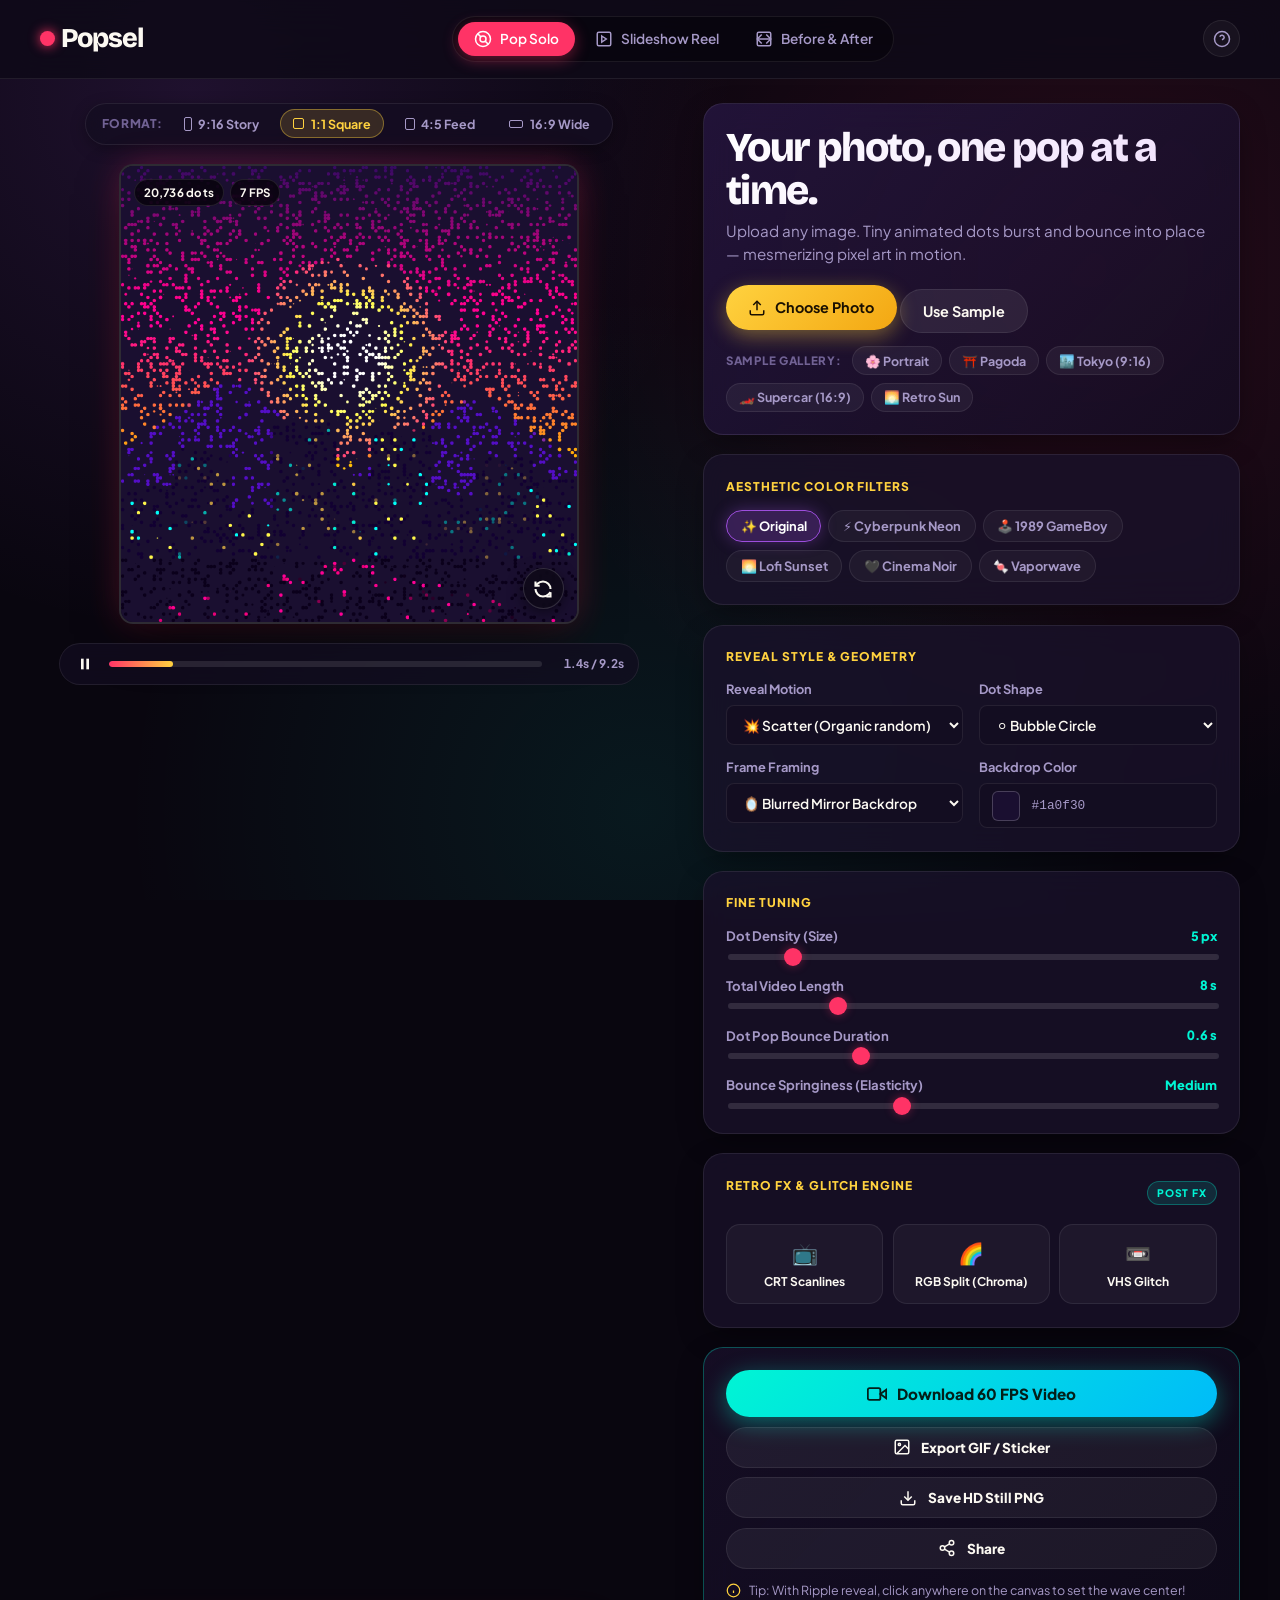
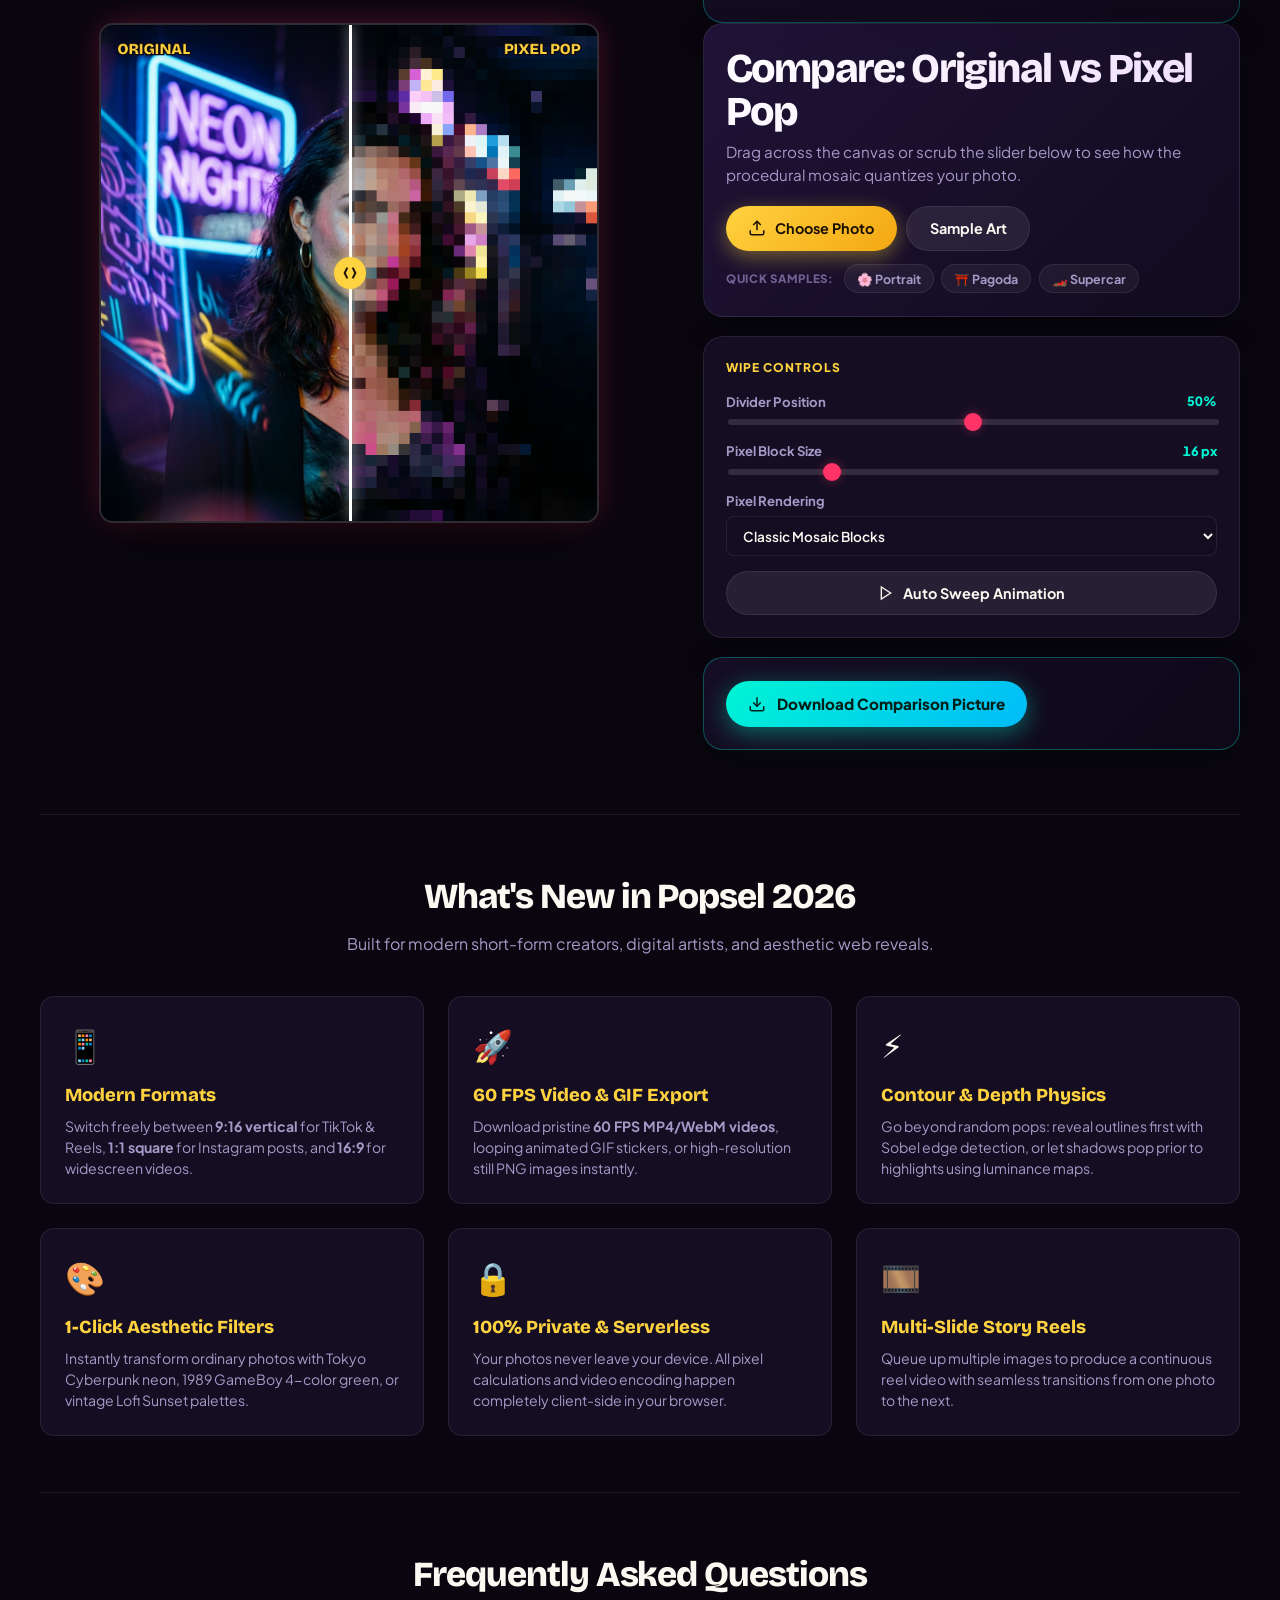
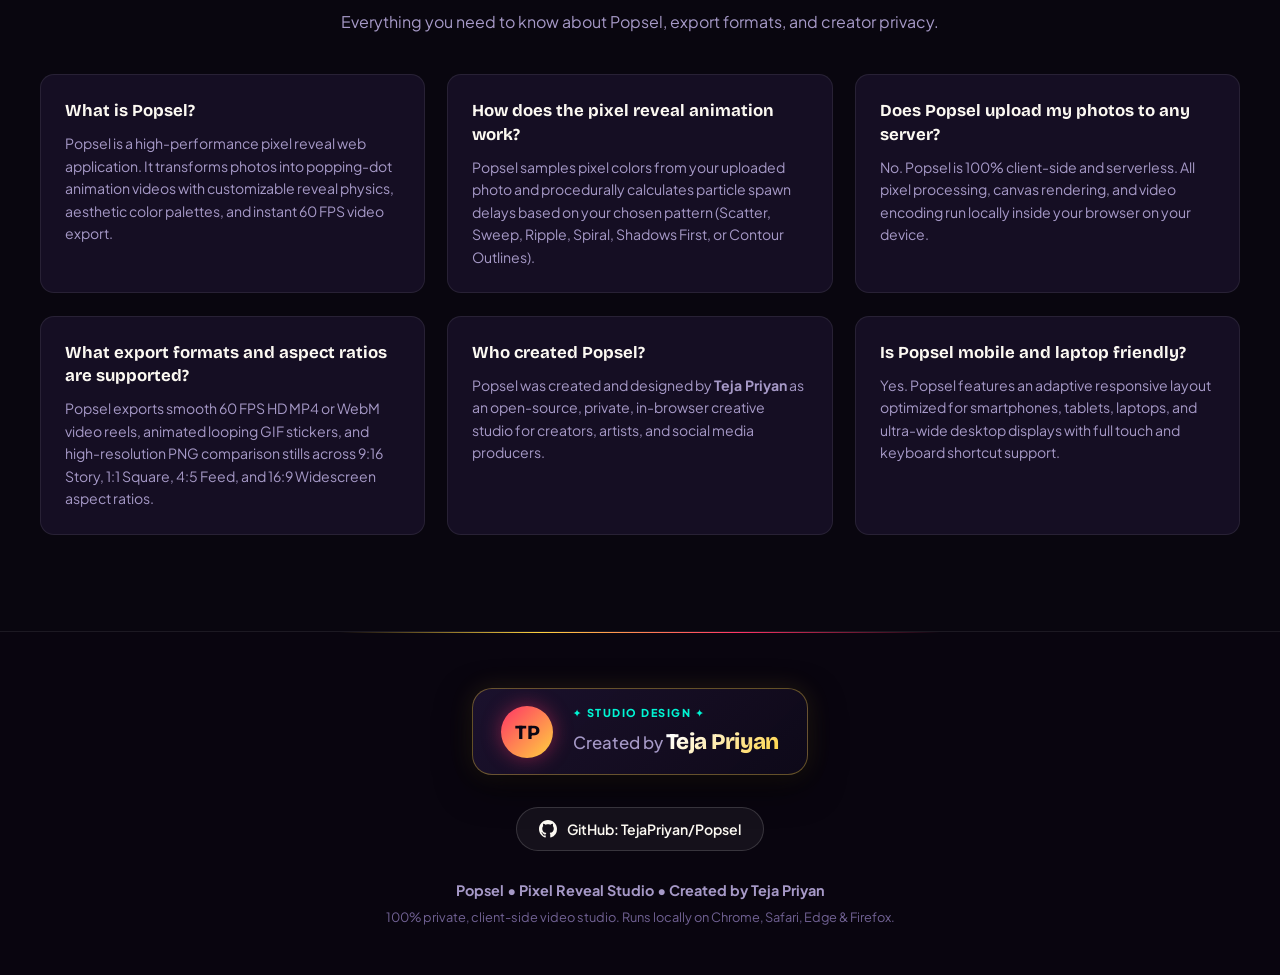
==== commit 5d50479b: "Popsel: completely remove audio, fix mobile responsiveness and layout overflow, fix ratio dimensions" ====
--- a/popsel/index.html
+++ b/popsel/index.html
@@ -70,6 +70,7 @@
           "Multi-Aspect Ratio Studio (9:16 TikTok/Reels, 1:1 Square, 4:5 Feed, 16:9 Widescreen)",
           "6 Aesthetic Color Filter Presets (Cyberpunk Neon, GameBoy 1989, Lofi Sunset, Cinema Noir, Vaporwave)",
           "7 Particle Reveal Physics Patterns & 7 Geometric Dot Shapes",
+          "Retro FX Engine with CRT Scanlines, RGB Split Chroma, and VHS Glitch",
           "60 FPS HD MP4/WebM Video and Looping GIF Sticker Export",
           "100% Client-Side Private Processing with Zero Server Uploads"
         ]
@@ -358,6 +359,39 @@
             <input id="elastic" type="range" min="1" max="3" step="0.1" value="1.7">
           </div>
         </div>
+        <!-- Retro FX & CRT Glitch Engine -->
+        <div class="panel-section">
+          <div class="section-title-badge">
+            <span class="section-label">Retro FX & Glitch Engine</span>
+            <span class="badge-feature">POST FX</span>
+          </div>
+
+          <div class="fx-toggles-grid">
+            <label class="fx-chip" id="fx-crt-label">
+              <input type="checkbox" id="fx-crt">
+              <span class="fx-chip-content">
+                <span class="fx-icon">📺</span>
+                <span class="fx-title">CRT Scanlines</span>
+              </span>
+            </label>
+
+            <label class="fx-chip" id="fx-chroma-label">
+              <input type="checkbox" id="fx-chroma">
+              <span class="fx-chip-content">
+                <span class="fx-icon">🌈</span>
+                <span class="fx-title">RGB Split (Chroma)</span>
+              </span>
+            </label>
+
+            <label class="fx-chip" id="fx-vhs-label">
+              <input type="checkbox" id="fx-vhs">
+              <span class="fx-chip-content">
+                <span class="fx-icon">📼</span>
+                <span class="fx-title">VHS Glitch</span>
+              </span>
+            </label>
+          </div>
+        </div>
 
         <!-- Export & Share Action Station -->
         <div class="panel-section export-section">
--- a/popsel/style.css
+++ b/popsel/style.css
@@ -989,6 +989,78 @@
 }
 
 /* ==========================================================================
+   RETRO FX & POST EFFECTS STYLING
+   ========================================================================== */
+.section-title-badge {
+  display: flex;
+  justify-content: space-between;
+  align-items: center;
+  margin-bottom: 0.9rem;
+}
+
+.badge-feature {
+  font-size: 0.65rem;
+  font-weight: 800;
+  letter-spacing: 0.08em;
+  padding: 0.2rem 0.55rem;
+  border-radius: var(--radius-full);
+  background: rgba(0, 245, 212, 0.12);
+  color: var(--electric-teal);
+  border: 1px solid rgba(0, 245, 212, 0.3);
+}
+
+/* Retro FX Toggles */
+.fx-toggles-grid {
+  display: grid;
+  grid-template-columns: repeat(3, 1fr);
+  gap: 0.6rem;
+}
+
+.fx-chip {
+  cursor: pointer;
+  user-select: none;
+}
+
+.fx-chip input {
+  display: none;
+}
+
+.fx-chip-content {
+  display: flex;
+  flex-direction: column;
+  align-items: center;
+  justify-content: center;
+  gap: 0.35rem;
+  padding: 0.75rem 0.5rem;
+  border-radius: var(--radius-md);
+  border: 1px solid var(--border-subtle);
+  background: rgba(255, 255, 255, 0.04);
+  transition: all 0.2s cubic-bezier(0.16, 1, 0.3, 1);
+  text-align: center;
+}
+
+.fx-chip:hover .fx-chip-content {
+  background: rgba(255, 255, 255, 0.08);
+  border-color: var(--border-active);
+}
+
+.fx-chip input:checked + .fx-chip-content {
+  background: rgba(0, 245, 212, 0.14);
+  border-color: var(--electric-teal);
+  box-shadow: 0 0 15px var(--electric-teal-glow);
+}
+
+.fx-icon {
+  font-size: 1.3rem;
+}
+
+.fx-title {
+  font-size: 0.75rem;
+  font-weight: 700;
+  color: var(--text-main);
+}
+
+/* ==========================================================================
    BEFORE AND AFTER MODE
    ========================================================================== */
 #ba-stage-frame {
@@ -1615,6 +1687,26 @@
     gap: 0.75rem;
   }
 
+  .fx-toggles-grid {
+    grid-template-columns: repeat(3, minmax(0, 1fr));
+    gap: 0.4rem;
+  }
+
+  .fx-chip-content {
+    padding: 0.65rem 0.25rem;
+  }
+
+  .fx-icon {
+    font-size: 1.15rem;
+  }
+
+  .fx-title {
+    font-size: 0.68rem;
+    white-space: nowrap;
+    overflow: hidden;
+    text-overflow: ellipsis;
+  }
+
   .btn-export {
     width: 100%;
     min-height: 48px;
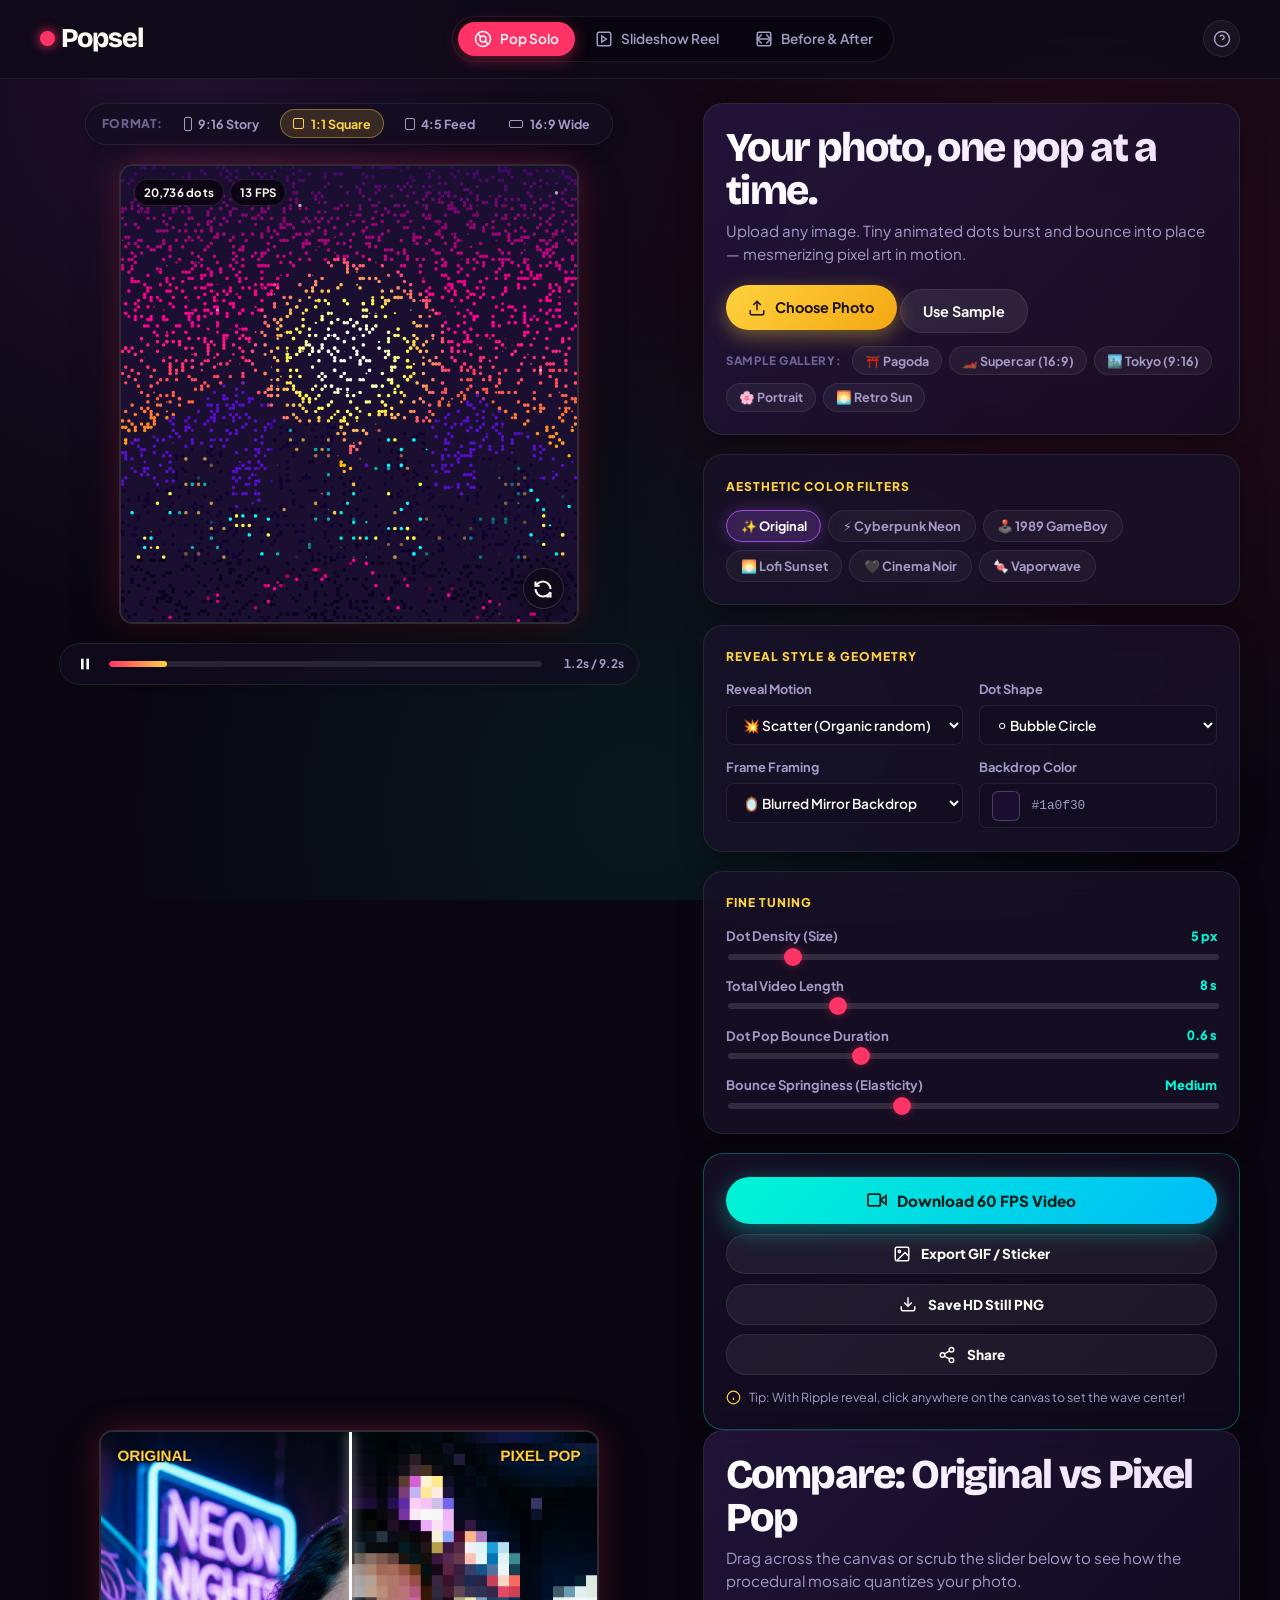
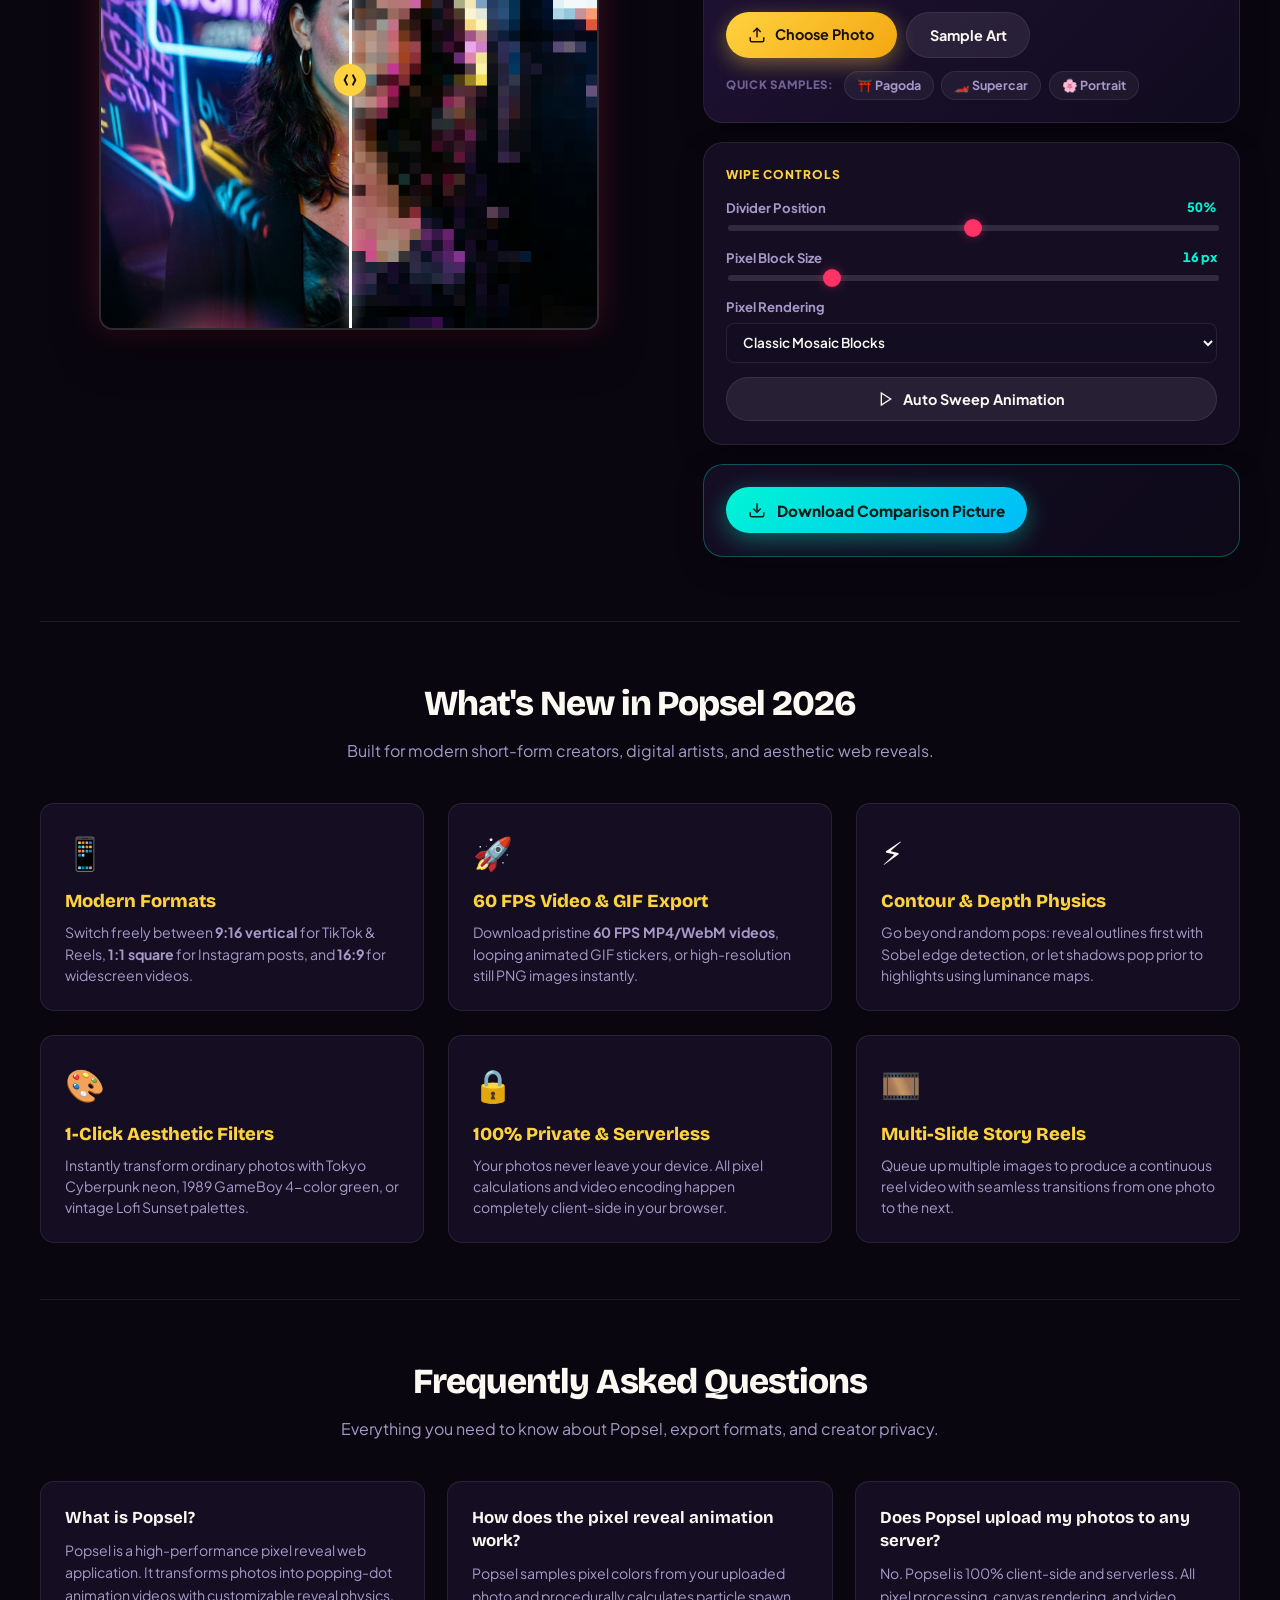
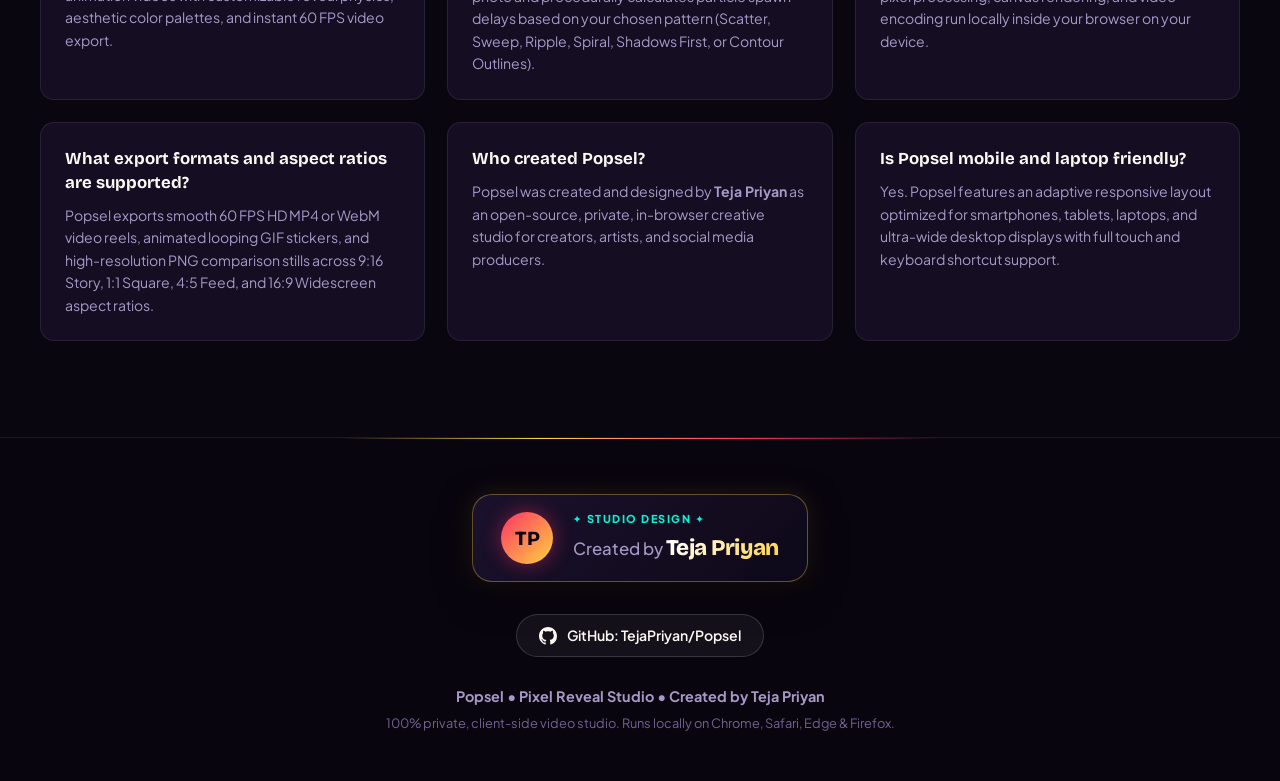
==== commit 444edf47: "Popsel: add bubble favicon, SEO canonical URL, and project .gitignore" ====
--- a/popsel/index.html
+++ b/popsel/index.html
@@ -11,7 +11,8 @@
   <meta name="keywords" content="Popsel, pixel reveal, photo animation, video reveal maker, TikTok reels creator, Teja Priyan, HTML5 canvas art, 60fps video export, GIF sticker maker, pixel art in motion">
   <meta name="author" content="Teja Priyan">
   <meta name="robots" content="index, follow, max-image-preview:large, max-snippet:-1, max-video-preview:-1">
-  <link rel="canonical" href="https://github.com/TejaPriyan/Popsel">
+  <link rel="canonical" href="https://popsel.vercel.app">
+  <link rel="icon" href="data:image/svg+xml,<svg xmlns=%22http://www.w3.org/2000/svg%22 viewBox=%220 0 100 100%22><text y=%22.9em%22 font-size=%2290%22>🫧</text></svg>">
 
   <!-- Google Search Console Verification -->
   <meta name="google-site-verification" content="google87bb3bc53ec346d2">
@@ -19,17 +20,17 @@
   <!-- Open Graph / Facebook -->
   <meta property="og:type" content="website">
   <meta property="og:site_name" content="Popsel">
-  <meta property="og:url" content="https://github.com/TejaPriyan/Popsel">
+  <meta property="og:url" content="https://popsel.vercel.app">
   <meta property="og:title" content="Popsel – Mesmerizing Pixel Reveal Studio | Created by Teja Priyan">
   <meta property="og:description" content="Transform photos into mesmerizing popping-pixel videos and looping GIF stickers. Fast, private, client-side studio created by Teja Priyan.">
-  <meta property="og:image" content="sample1.jpg">
+  <meta property="og:image" content="assets/banner.png">
 
   <!-- Twitter Card -->
   <meta name="twitter:card" content="summary_large_image">
-  <meta name="twitter:url" content="https://github.com/TejaPriyan/Popsel">
+  <meta name="twitter:url" content="https://popsel.vercel.app">
   <meta name="twitter:title" content="Popsel – Mesmerizing Pixel Reveal Studio">
   <meta name="twitter:description" content="Turn any photo into a mesmerizing popping-pixel reveal video. 100% private, client-side studio created by Teja Priyan.">
-  <meta name="twitter:image" content="sample1.jpg">
+  <meta name="twitter:image" content="assets/banner.png">
   <meta name="twitter:creator" content="@TejaPriyan">
 
   <!-- Fonts & Styles -->
@@ -70,7 +71,6 @@
           "Multi-Aspect Ratio Studio (9:16 TikTok/Reels, 1:1 Square, 4:5 Feed, 16:9 Widescreen)",
           "6 Aesthetic Color Filter Presets (Cyberpunk Neon, GameBoy 1989, Lofi Sunset, Cinema Noir, Vaporwave)",
           "7 Particle Reveal Physics Patterns & 7 Geometric Dot Shapes",
-          "Retro FX Engine with CRT Scanlines, RGB Split Chroma, and VHS Glitch",
           "60 FPS HD MP4/WebM Video and Looping GIF Sticker Export",
           "100% Client-Side Private Processing with Zero Server Uploads"
         ]
@@ -251,10 +251,10 @@
 
           <div class="sample-tray">
             <span class="sample-label">Sample Gallery:</span>
-            <button class="sample-btn" data-sample="sample1.jpg" data-ratio="1:1" type="button">🌸 Portrait</button>
-            <button class="sample-btn" data-sample="sample3.jpg" data-ratio="1:1" type="button">⛩️ Pagoda</button>
-            <button class="sample-btn" data-sample="sample2.jpg" data-ratio="9:16" type="button">🏙️ Tokyo (9:16)</button>
-            <button class="sample-btn" data-sample="sample4.jpg" data-ratio="16:9" type="button">🏎️ Supercar (16:9)</button>
+            <button class="sample-btn" data-sample="assets/sample3.jpg" data-ratio="1:1" type="button">⛩️ Pagoda</button>
+            <button class="sample-btn" data-sample="assets/sample4.jpg" data-ratio="16:9" type="button">🏎️ Supercar (16:9)</button>
+            <button class="sample-btn" data-sample="assets/sample2.jpg" data-ratio="9:16" type="button">🏙️ Tokyo (9:16)</button>
+            <button class="sample-btn" data-sample="assets/sample1.jpg" data-ratio="1:1" type="button">🌸 Portrait</button>
             <button class="sample-btn" data-sample="demo" data-ratio="1:1" type="button">🌅 Retro Sun</button>
           </div>
         </div>
@@ -357,39 +357,6 @@
               <output class="slider-val" id="elasticv">Medium</output>
             </div>
             <input id="elastic" type="range" min="1" max="3" step="0.1" value="1.7">
-          </div>
-        </div>
-        <!-- Retro FX & CRT Glitch Engine -->
-        <div class="panel-section">
-          <div class="section-title-badge">
-            <span class="section-label">Retro FX & Glitch Engine</span>
-            <span class="badge-feature">POST FX</span>
-          </div>
-
-          <div class="fx-toggles-grid">
-            <label class="fx-chip" id="fx-crt-label">
-              <input type="checkbox" id="fx-crt">
-              <span class="fx-chip-content">
-                <span class="fx-icon">📺</span>
-                <span class="fx-title">CRT Scanlines</span>
-              </span>
-            </label>
-
-            <label class="fx-chip" id="fx-chroma-label">
-              <input type="checkbox" id="fx-chroma">
-              <span class="fx-chip-content">
-                <span class="fx-icon">🌈</span>
-                <span class="fx-title">RGB Split (Chroma)</span>
-              </span>
-            </label>
-
-            <label class="fx-chip" id="fx-vhs-label">
-              <input type="checkbox" id="fx-vhs">
-              <span class="fx-chip-content">
-                <span class="fx-icon">📼</span>
-                <span class="fx-title">VHS Glitch</span>
-              </span>
-            </label>
           </div>
         </div>
 
@@ -448,9 +415,9 @@
 
           <div class="sample-tray mt-2">
             <span class="sample-label">Quick Samples:</span>
-            <button class="ba-sample-btn sample-btn" data-sample="sample1.jpg" type="button">🌸 Portrait</button>
-            <button class="ba-sample-btn sample-btn" data-sample="sample3.jpg" type="button">⛩️ Pagoda</button>
-            <button class="ba-sample-btn sample-btn" data-sample="sample4.jpg" type="button">🏎️ Supercar</button>
+            <button class="ba-sample-btn sample-btn" data-sample="assets/sample3.jpg" type="button">⛩️ Pagoda</button>
+            <button class="ba-sample-btn sample-btn" data-sample="assets/sample4.jpg" type="button">🏎️ Supercar</button>
+            <button class="ba-sample-btn sample-btn" data-sample="assets/sample1.jpg" type="button">🌸 Portrait</button>
           </div>
         </div>
 
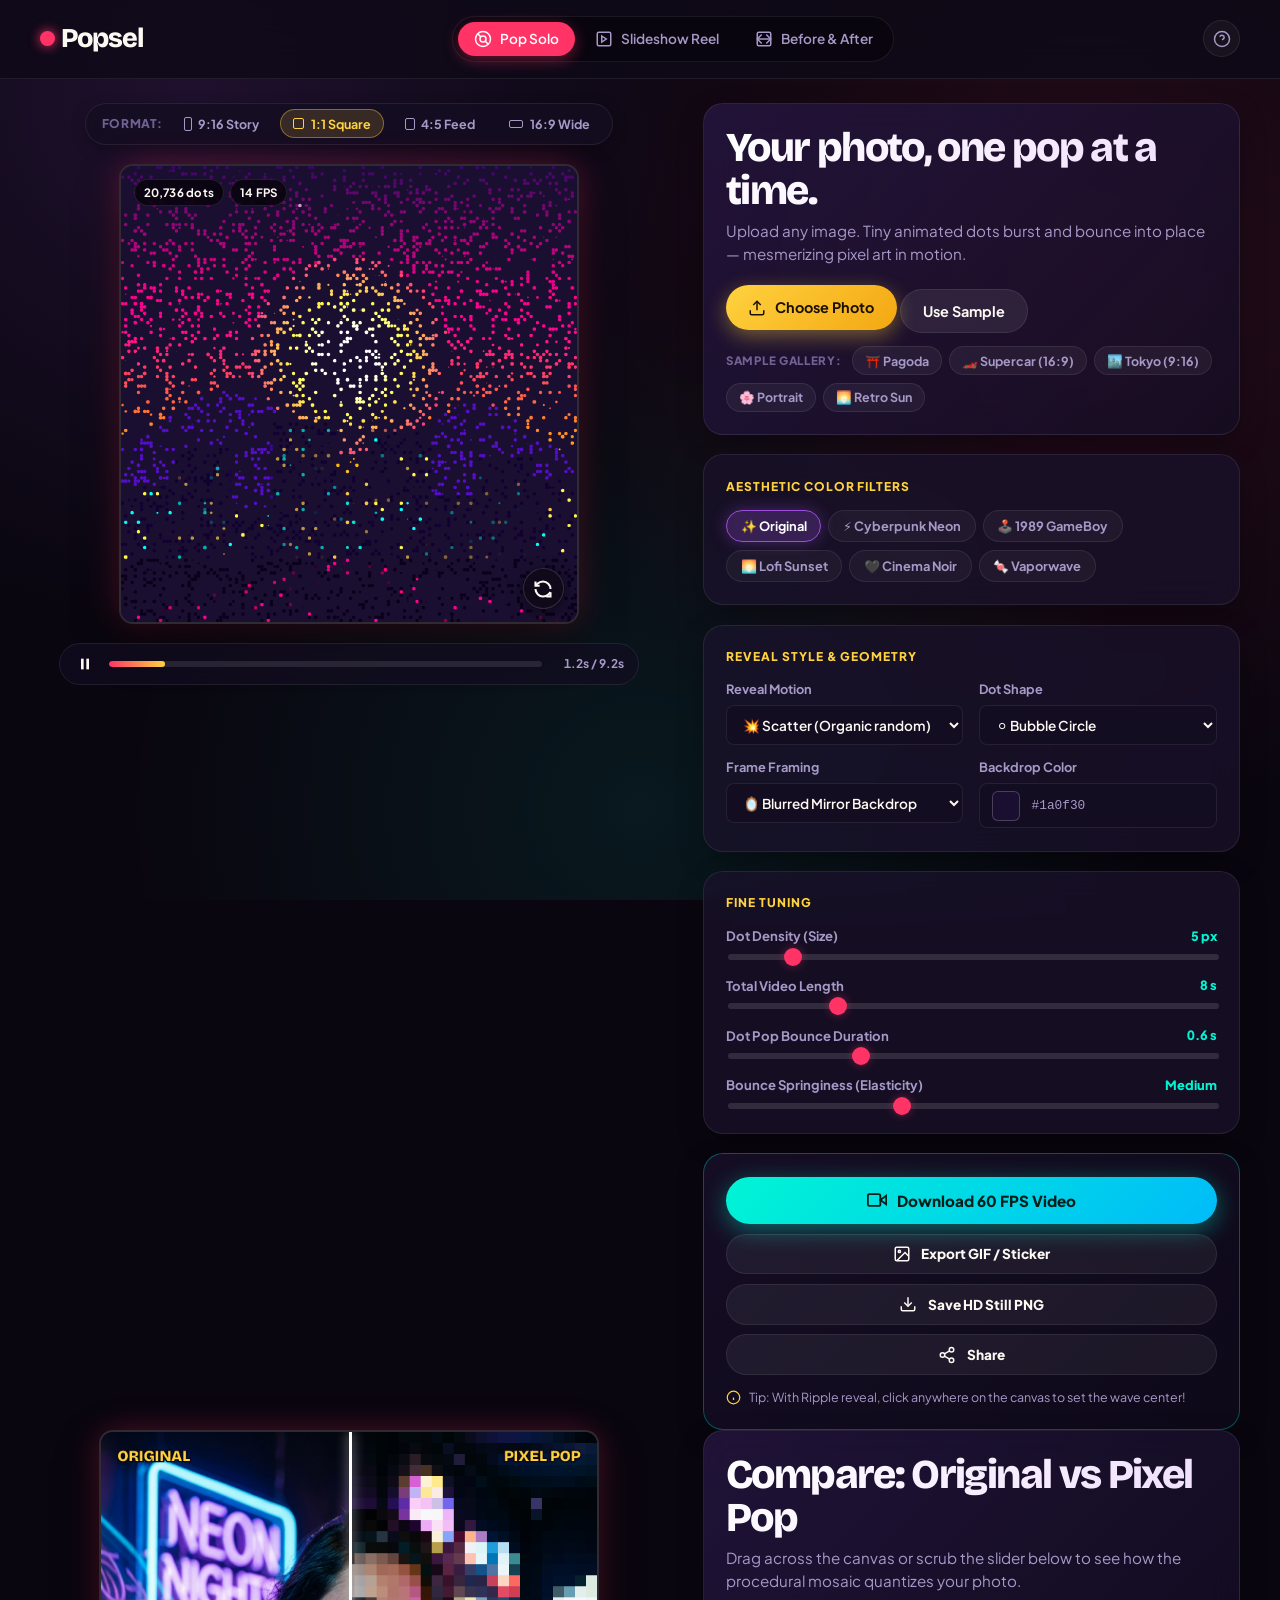
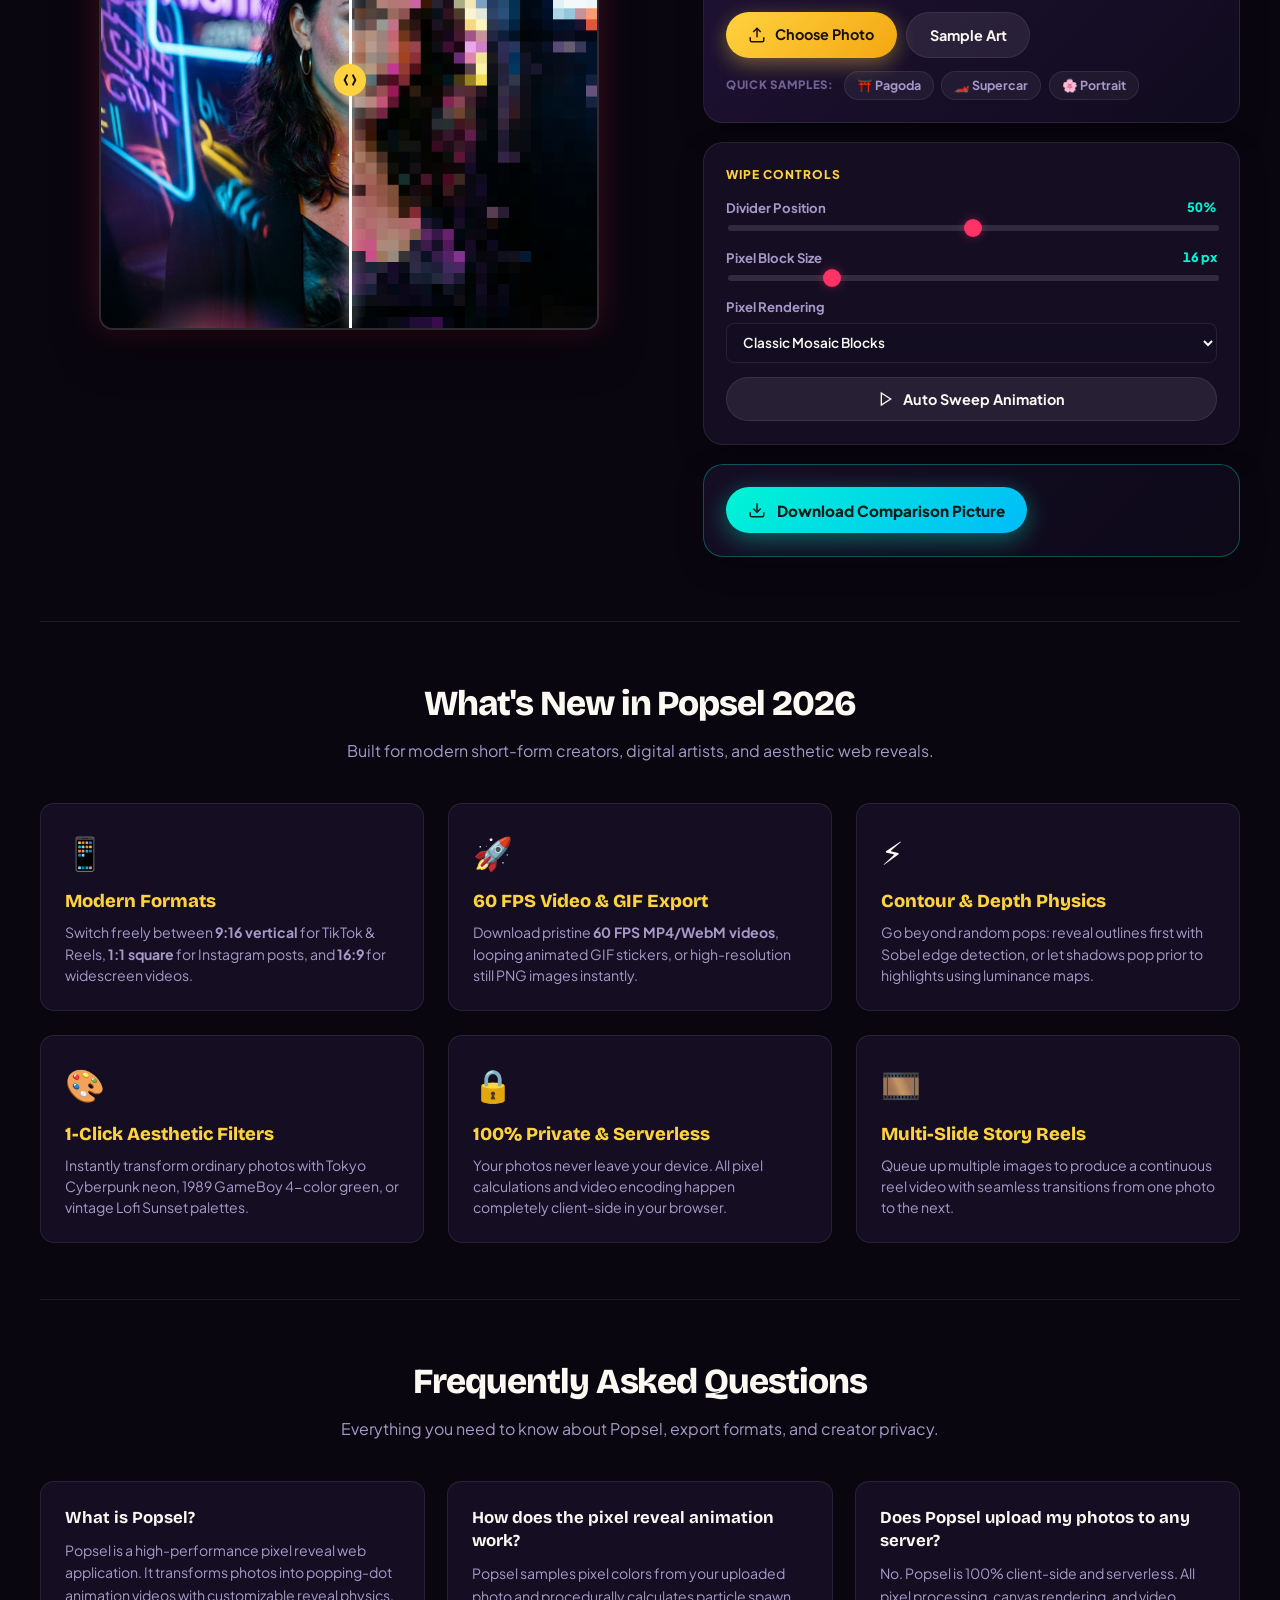
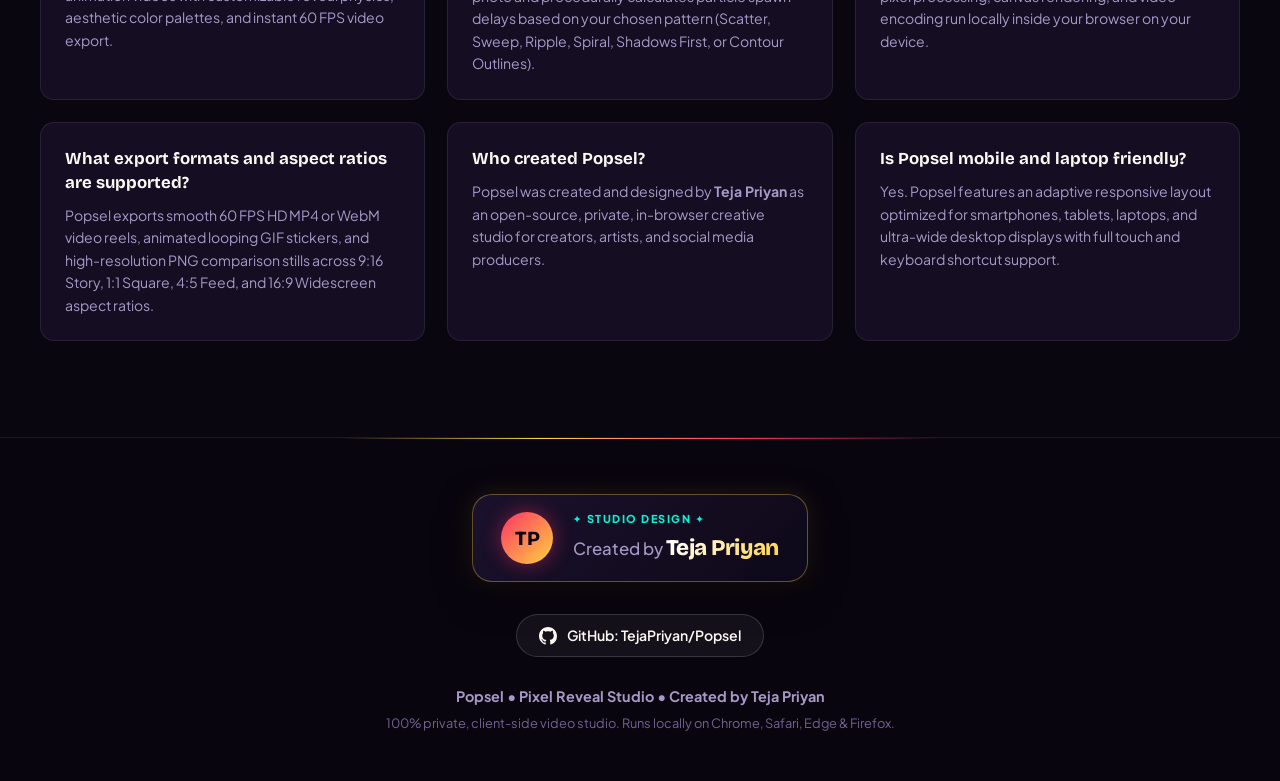
==== commit c8f4f7af: "Popsel: add custom TP emblem logo as favicon and apple touch icon" ====
--- a/popsel/index.html
+++ b/popsel/index.html
@@ -12,7 +12,8 @@
   <meta name="author" content="Teja Priyan">
   <meta name="robots" content="index, follow, max-image-preview:large, max-snippet:-1, max-video-preview:-1">
   <link rel="canonical" href="https://popsel.vercel.app">
-  <link rel="icon" href="data:image/svg+xml,<svg xmlns=%22http://www.w3.org/2000/svg%22 viewBox=%220 0 100 100%22><text y=%22.9em%22 font-size=%2290%22>🫧</text></svg>">
+  <link rel="icon" type="image/png" href="assets/favicon.png">
+  <link rel="apple-touch-icon" href="assets/favicon.png">
 
   <!-- Google Search Console Verification -->
   <meta name="google-site-verification" content="google87bb3bc53ec346d2">
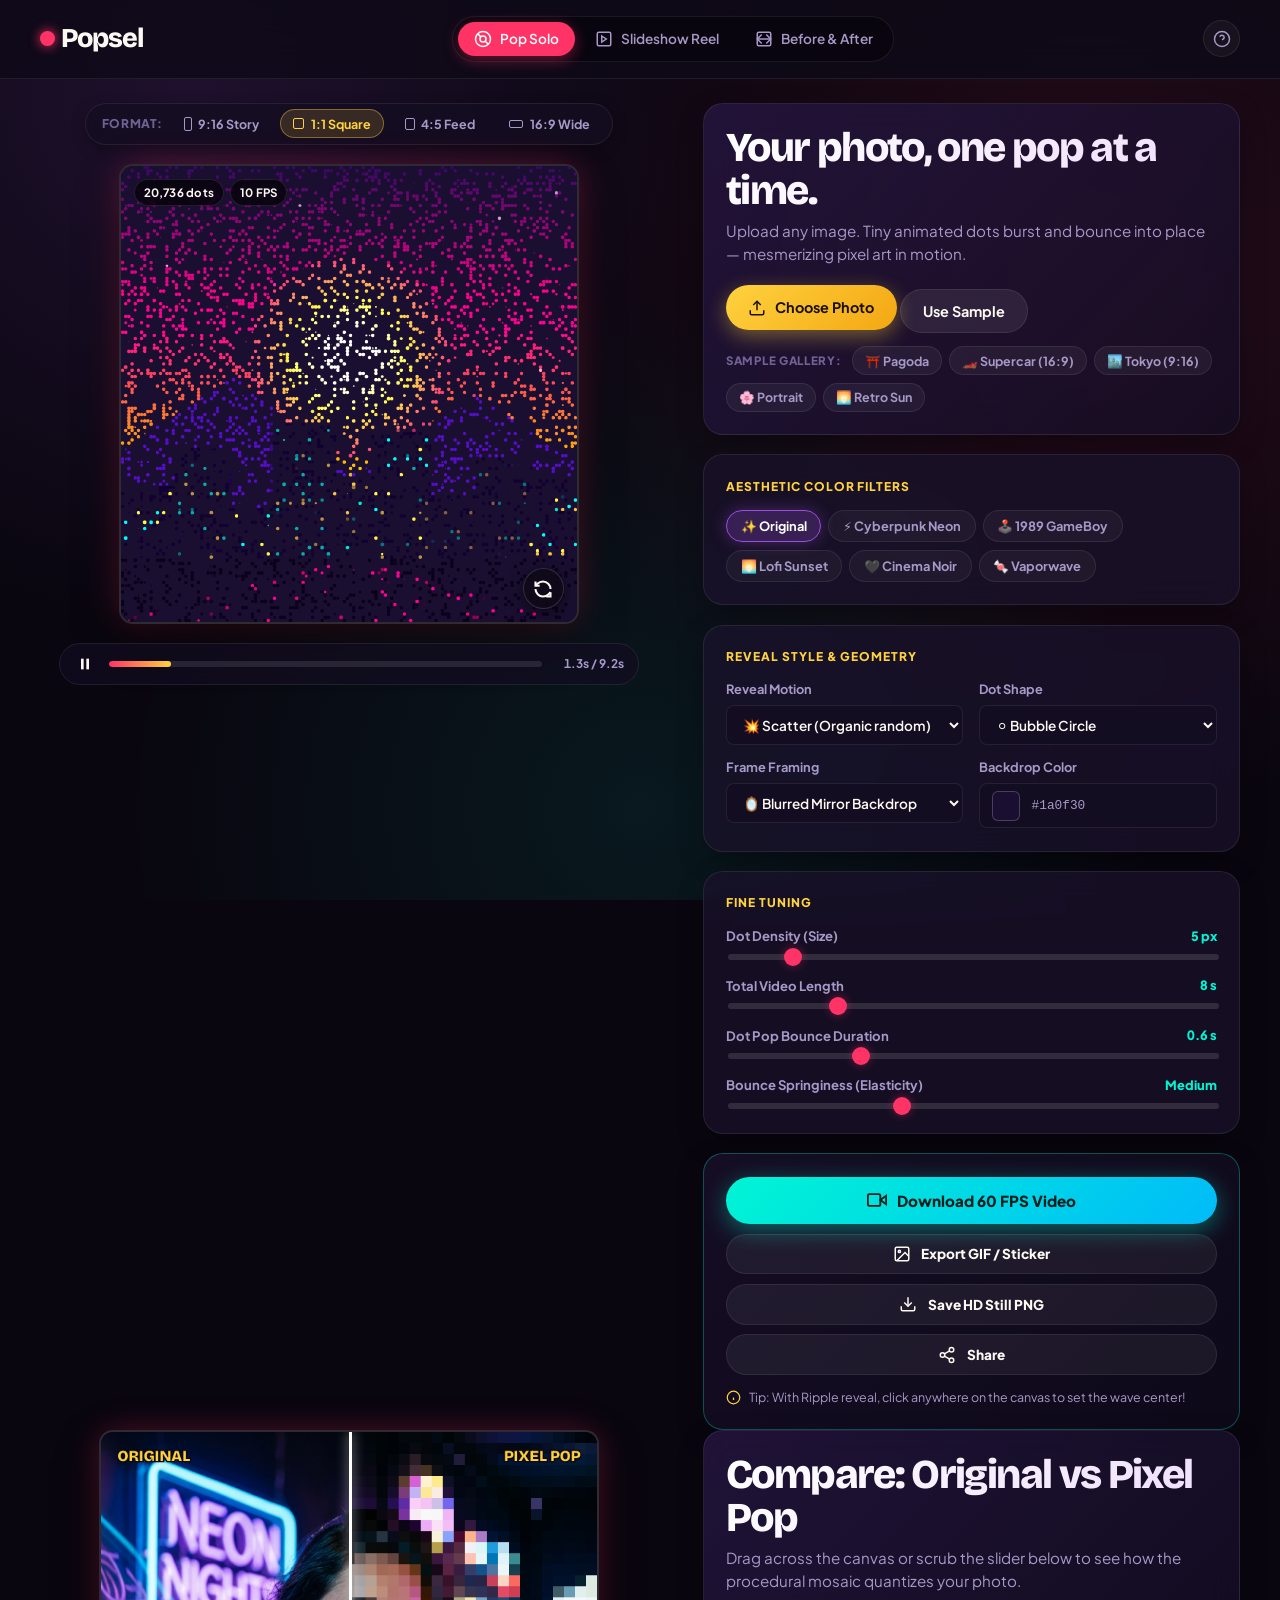
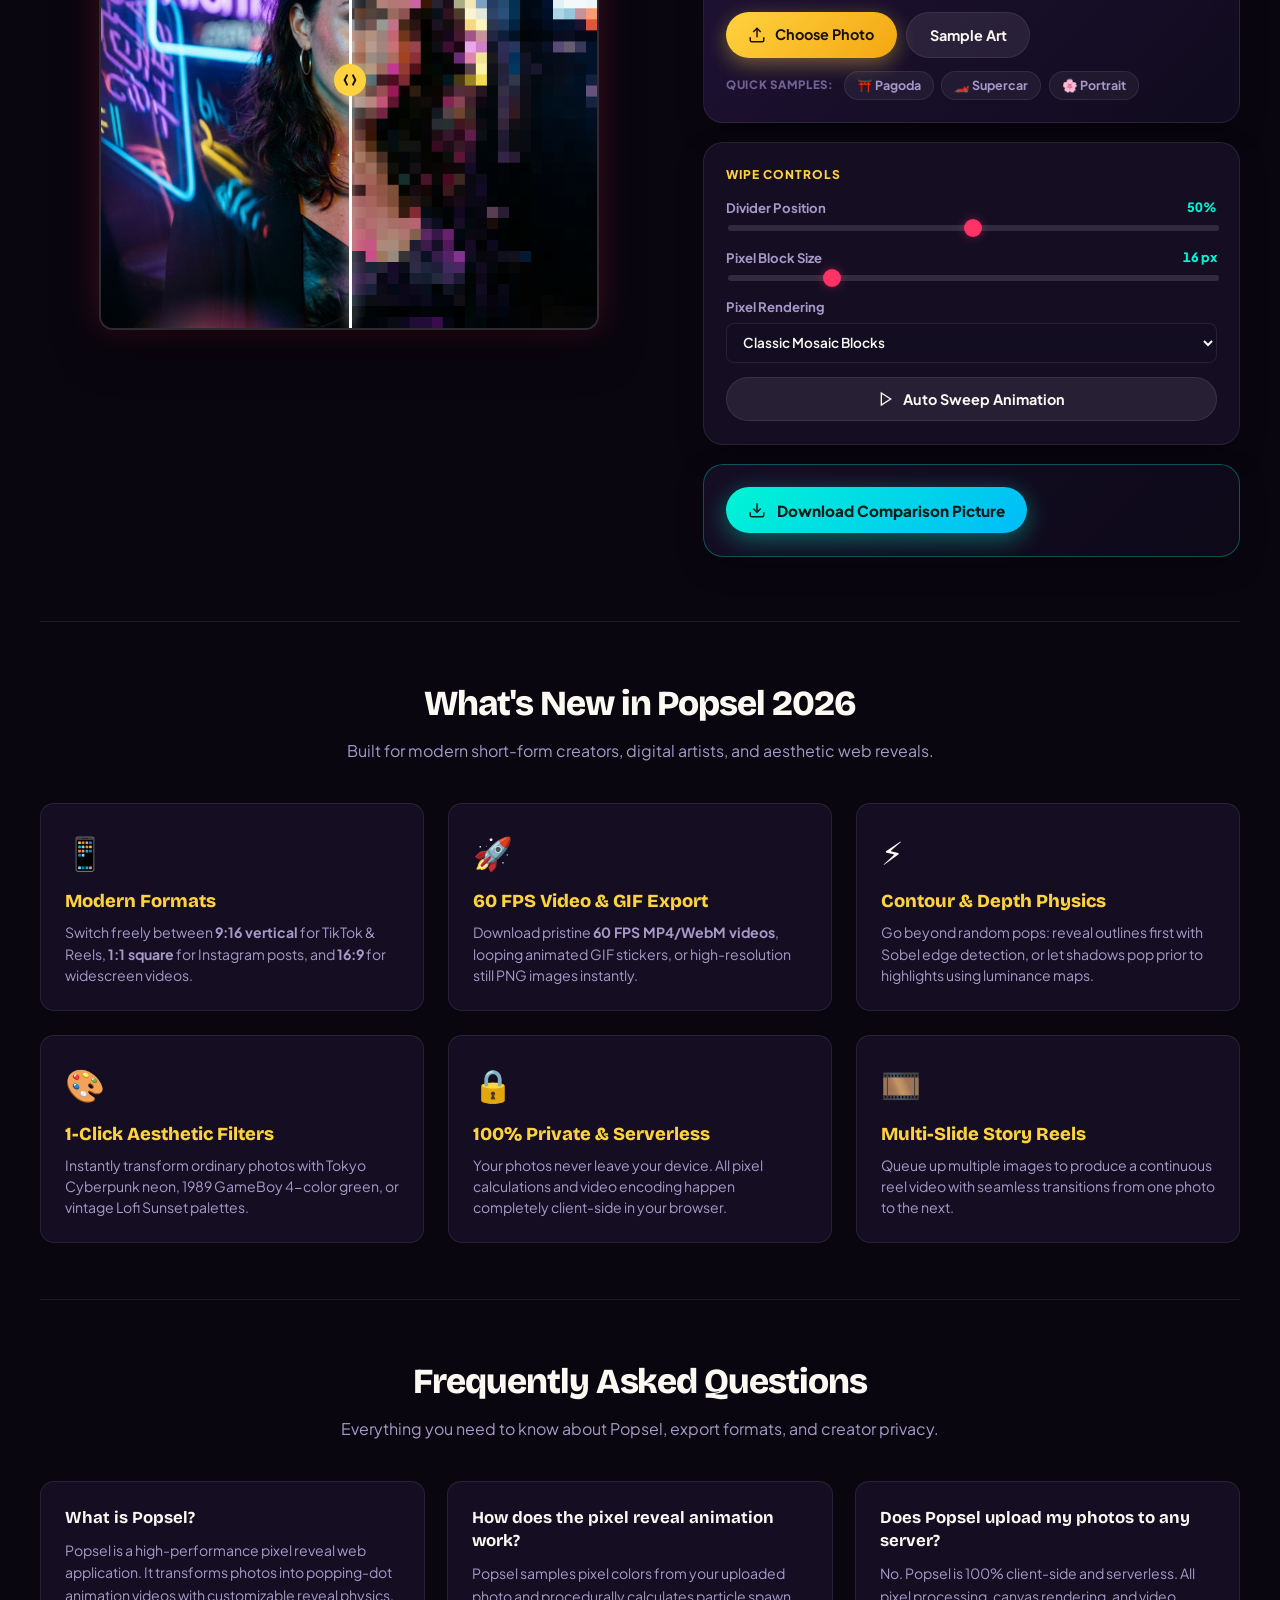
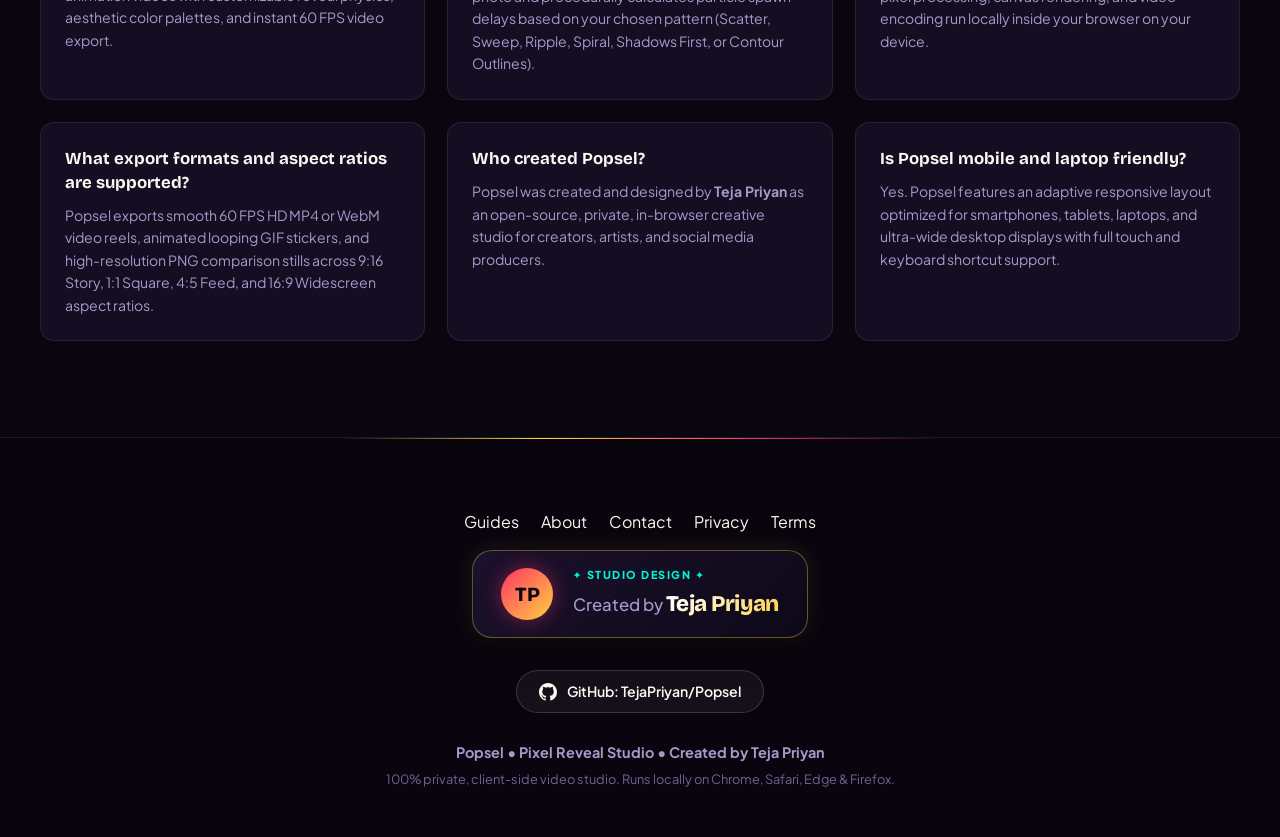
==== commit 583a510d: "Prepare Popsel public content and AdSense ownership verification" ====
--- a/popsel/index.html
+++ b/popsel/index.html
@@ -109,6 +109,7 @@
     ]
   }
   </script>
+<meta name="google-adsense-account" content="ca-pub-8817990111687358">
 </head>
 <body>
 
@@ -557,6 +558,7 @@
 
   <!-- App Footer with Creator Attribution & GitHub Link -->
   <footer class="app-footer">
+<nav aria-label="Site information"><a href="./guides/index.html">Guides</a><a href="./about.html">About</a><a href="./contact.html">Contact</a><a href="./privacy.html">Privacy</a><a href="./terms.html">Terms</a></nav>
     <div class="creator-showcase">
       <div class="creator-badge" id="creator-badge">
         <div class="creator-avatar" aria-hidden="true">TP</div>
--- a/popsel/style.css
+++ b/popsel/style.css
@@ -989,78 +989,6 @@
 }
 
 /* ==========================================================================
-   RETRO FX & POST EFFECTS STYLING
-   ========================================================================== */
-.section-title-badge {
-  display: flex;
-  justify-content: space-between;
-  align-items: center;
-  margin-bottom: 0.9rem;
-}
-
-.badge-feature {
-  font-size: 0.65rem;
-  font-weight: 800;
-  letter-spacing: 0.08em;
-  padding: 0.2rem 0.55rem;
-  border-radius: var(--radius-full);
-  background: rgba(0, 245, 212, 0.12);
-  color: var(--electric-teal);
-  border: 1px solid rgba(0, 245, 212, 0.3);
-}
-
-/* Retro FX Toggles */
-.fx-toggles-grid {
-  display: grid;
-  grid-template-columns: repeat(3, 1fr);
-  gap: 0.6rem;
-}
-
-.fx-chip {
-  cursor: pointer;
-  user-select: none;
-}
-
-.fx-chip input {
-  display: none;
-}
-
-.fx-chip-content {
-  display: flex;
-  flex-direction: column;
-  align-items: center;
-  justify-content: center;
-  gap: 0.35rem;
-  padding: 0.75rem 0.5rem;
-  border-radius: var(--radius-md);
-  border: 1px solid var(--border-subtle);
-  background: rgba(255, 255, 255, 0.04);
-  transition: all 0.2s cubic-bezier(0.16, 1, 0.3, 1);
-  text-align: center;
-}
-
-.fx-chip:hover .fx-chip-content {
-  background: rgba(255, 255, 255, 0.08);
-  border-color: var(--border-active);
-}
-
-.fx-chip input:checked + .fx-chip-content {
-  background: rgba(0, 245, 212, 0.14);
-  border-color: var(--electric-teal);
-  box-shadow: 0 0 15px var(--electric-teal-glow);
-}
-
-.fx-icon {
-  font-size: 1.3rem;
-}
-
-.fx-title {
-  font-size: 0.75rem;
-  font-weight: 700;
-  color: var(--text-main);
-}
-
-/* ==========================================================================
    BEFORE AND AFTER MODE
    ========================================================================== */
 #ba-stage-frame {
@@ -1687,26 +1615,6 @@
     gap: 0.75rem;
   }
 
-  .fx-toggles-grid {
-    grid-template-columns: repeat(3, minmax(0, 1fr));
-    gap: 0.4rem;
-  }
-
-  .fx-chip-content {
-    padding: 0.65rem 0.25rem;
-  }
-
-  .fx-icon {
-    font-size: 1.15rem;
-  }
-
-  .fx-title {
-    font-size: 0.68rem;
-    white-space: nowrap;
-    overflow: hidden;
-    text-overflow: ellipsis;
-  }
-
   .btn-export {
     width: 100%;
     min-height: 48px;
@@ -1774,3 +1682,6 @@
     flex: 1 1 100%;
   }
 }
+
+/* Information pages stay outside the editor controls. */
+.app-footer nav{display:flex;flex-wrap:wrap;justify-content:center;gap:14px 22px;padding:16px}.app-footer nav a{color:inherit;text-underline-offset:4px}.app-footer nav a:focus-visible{outline:2px solid currentColor;outline-offset:5px}
